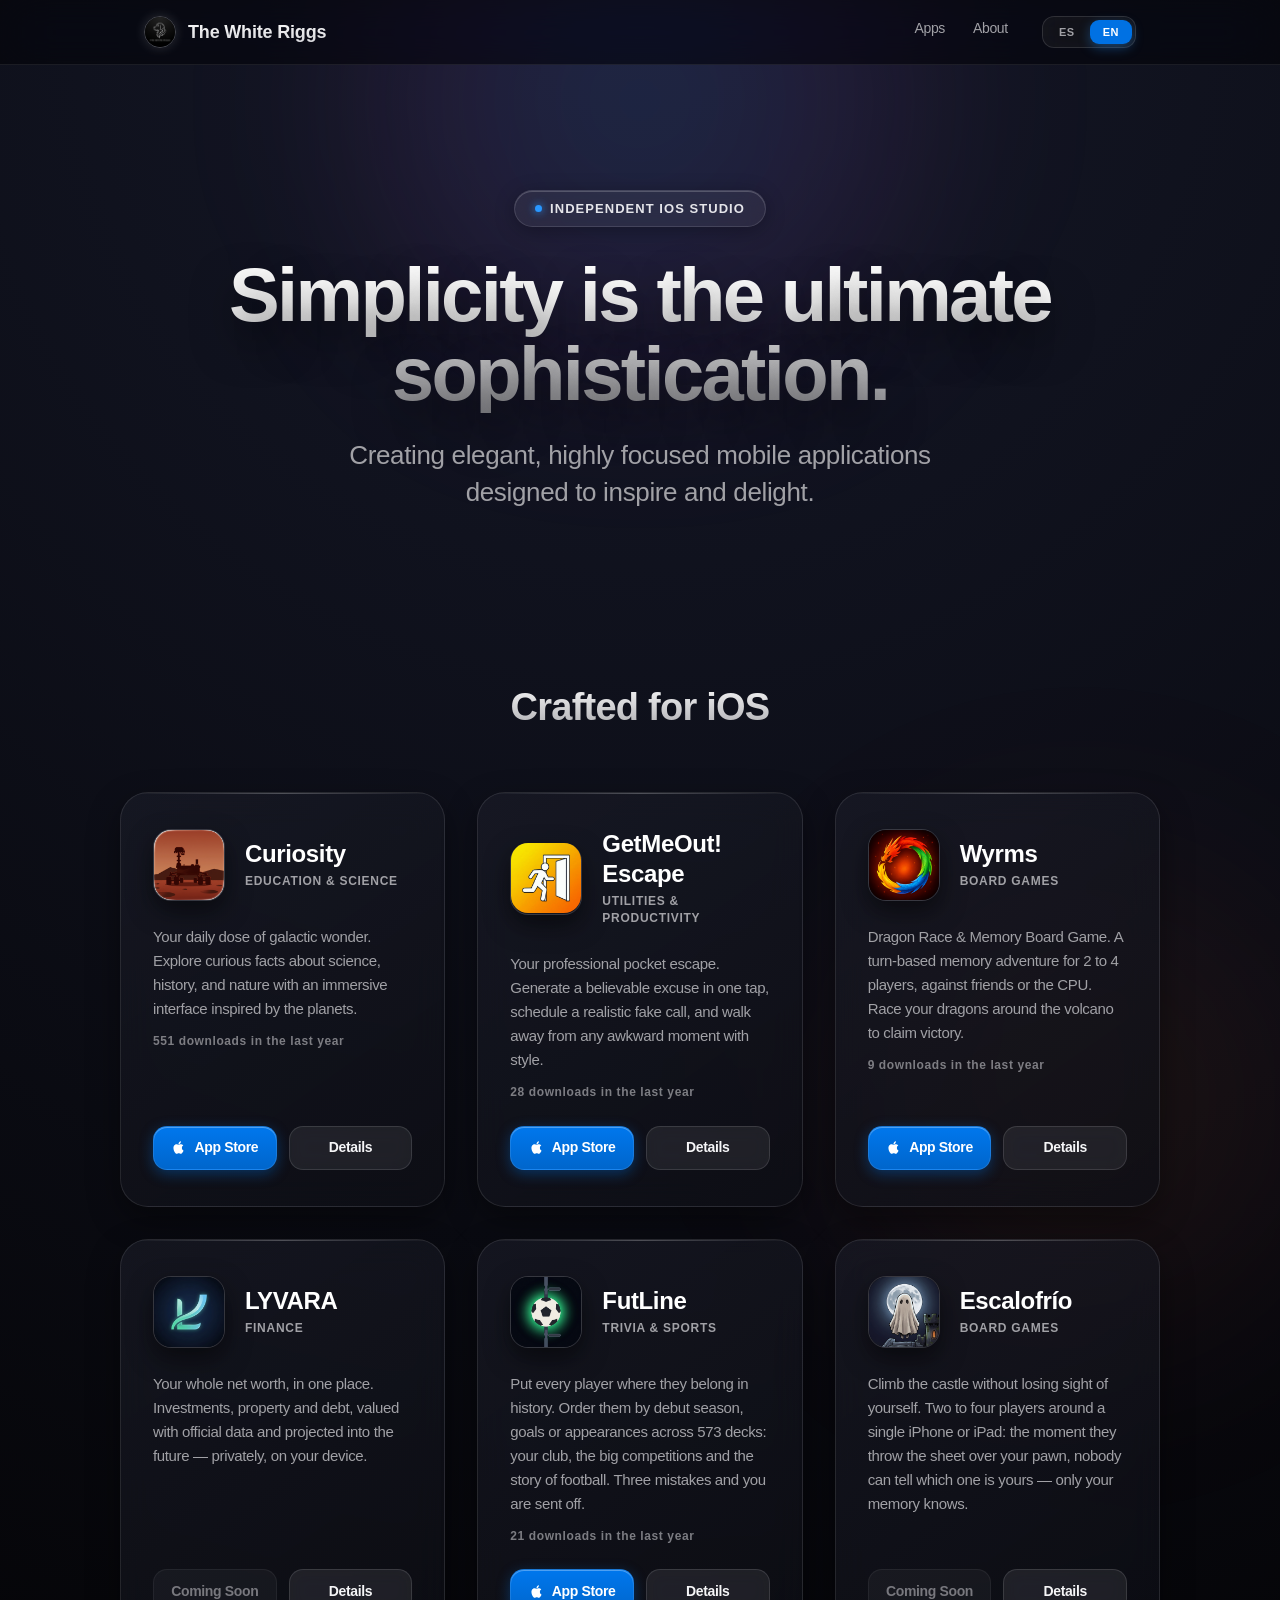
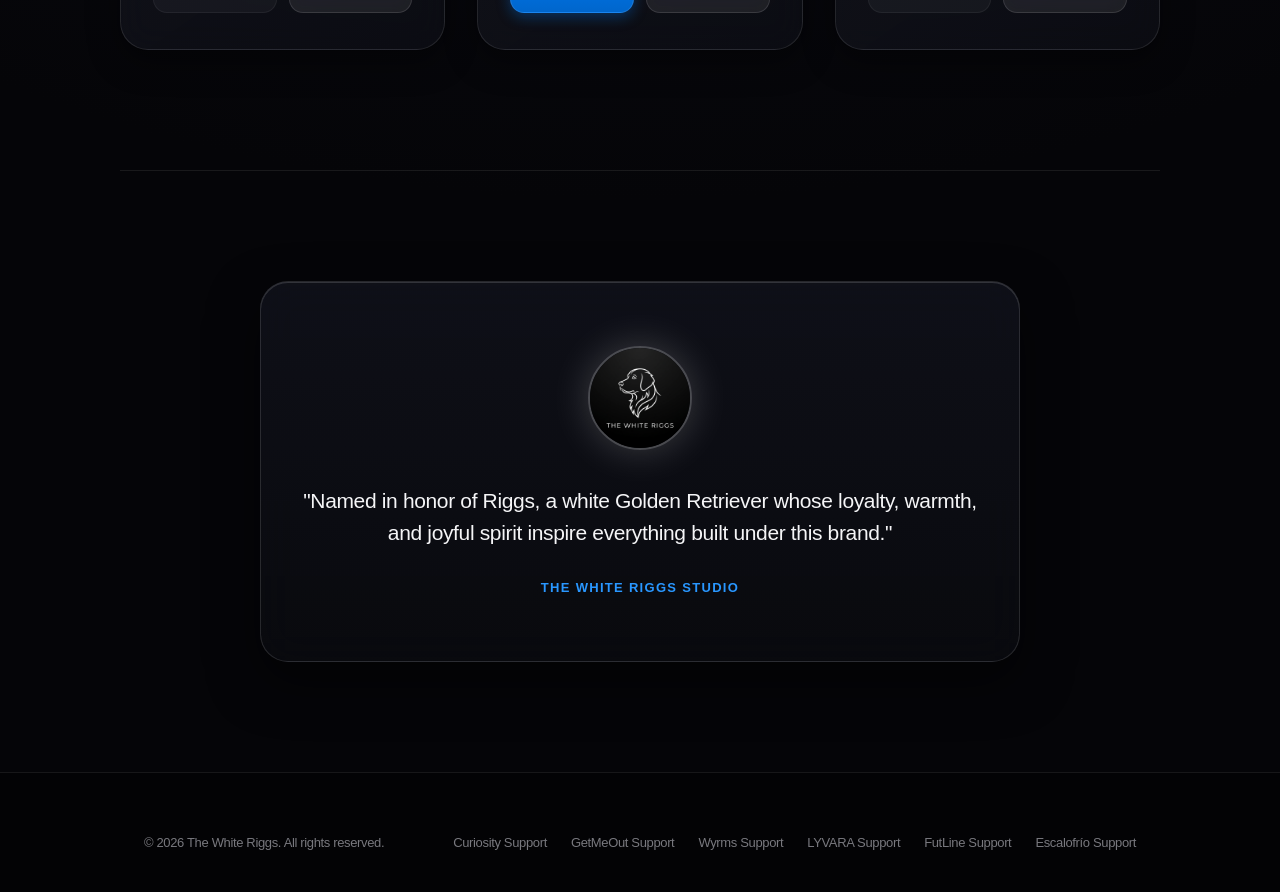
==== index.html @ e04366d0 "Corregir la ficha de Escalofrio: si tiene sonido y tambien va en iPad La pregunta de si tiene sonido" ====
<!DOCTYPE html>
<html lang="en">
<head>
  <meta charset="UTF-8">
  <meta name="viewport" content="width=device-width, initial-scale=1.0">
  <title>The White Riggs — Crafting Software with Intention</title>
  <meta name="description" content="The White Riggs is an independent iOS software studio creating elegant, minimal, and purposeful mobile experiences.">
  
  <!-- Open Graph -->
  <meta property="og:title" content="The White Riggs">
  <meta property="og:description" content="Independent iOS studio crafting purposeful software.">
  <meta property="og:type" content="website">

  <!-- Favicon -->
  <link rel="icon" type="image/png" href="assets/riggs-icon-192.png?v=1">

  <!-- PWA -->
  <link rel="manifest" href="manifest.webmanifest?v=1">
  <link rel="apple-touch-icon" href="assets/riggs-icon-180.png?v=1">
  <meta name="theme-color" content="#050508">
  <meta name="apple-mobile-web-app-capable" content="yes">
  <meta name="apple-mobile-web-app-status-bar-style" content="black-translucent">
  <meta name="apple-mobile-web-app-title" content="White Riggs">

  <!-- Stylesheet -->
  <link rel="stylesheet" href="styles.css?v=10">
</head>
<body class="body-home">

  <!-- Header / Navigation -->
  <header>
    <div class="nav-container">
      <a href="#" class="brand-link">
        <img src="assets/riggs-logo.png?v=4" alt="Riggs Logo" class="brand-logo-img">
        <span class="brand-title">The White Riggs</span>
      </a>
      <ul class="nav-links">
        <li><a href="#apps" data-es="Apps" data-en="Apps">Apps</a></li>
        <li><a href="#about" data-es="El estudio" data-en="About">About</a></li>
        <li>
          <div class="lang-toggle-inline">
            <button type="button" class="lang-btn" data-lang-btn="es">ES</button>
            <button type="button" class="lang-btn active" data-lang-btn="en">EN</button>
          </div>
        </li>
      </ul>
    </div>
  </header>

  <main>
    <!-- Hero Section -->
    <section class="hero container fade-in">
      <div class="hero-badge" data-es="Estudio iOS independiente" data-en="Independent iOS Studio">Independent iOS Studio</div>
      <h1 class="hero-title" data-es="La simplicidad es la máxima sofisticación." data-en="Simplicity is the ultimate sophistication.">Simplicity is the ultimate sophistication.</h1>
      <p class="hero-subtitle" data-es="Aplicaciones móviles elegantes y sin distracciones, diseñadas para inspirar y emocionar." data-en="Creating elegant, highly focused mobile applications designed to inspire and delight.">Creating elegant, highly focused mobile applications designed to inspire and delight.</p>
    </section>

    <!-- Apps Section -->
    <section id="apps" class="apps-section container fade-in">
      <h2 class="section-title" data-es="Hecho para iOS" data-en="Crafted for iOS">Crafted for iOS</h2>
      
      <div class="apps-grid">

        <!-- App 1: Curiosity -->
        <article class="app-card app-card-curiosity">
          <div class="app-card-top">
            <div class="app-header">
              <img src="assets/curiosity-icon.png?v=4" alt="Curiosity Icon" class="app-icon">
              <div class="app-title-group">
                <h3>Curiosity</h3>
                <div class="app-category" data-es="Educación y ciencia" data-en="Education &amp; Science">Education &amp; Science</div>
              </div>
            </div>
            <p class="app-description" data-es="Tu dosis diaria de asombro galáctico. Descubre datos curiosos de ciencia, historia y naturaleza en una interfaz inmersiva inspirada en los planetas." data-en="Your daily dose of galactic wonder. Explore curious facts about science, history, and nature with an immersive interface inspired by the planets.">
              Your daily dose of galactic wonder. Explore curious facts about science, history, and nature with an immersive interface inspired by the planets.
            </p>
            <p class="app-downloads" data-descargas="WhiteRiggs.Curiosity" hidden></p>
          </div>
          <div class="app-actions">
            <a href="https://apps.apple.com/es/app/curiosity/id6756880503" target="_blank" rel="noopener noreferrer" class="btn btn-primary">
              <svg width="15" height="15" viewBox="0 0 24 24" fill="currentColor"><path d="M18.71 19.5c-.83 1.24-1.71 2.45-3.05 2.47-1.34.03-1.77-.79-3.29-.79-1.53 0-2 .77-3.27.82-1.31.05-2.3-1.32-3.14-2.53C4.25 17 2.94 12.45 4.7 9.39c.87-1.52 2.43-2.48 4.12-2.51 1.28-.02 2.5.87 3.29.87.78 0 2.26-1.07 3.8-.91.65.03 2.47.26 3.64 1.98-.09.06-2.17 1.28-2.15 3.81.03 3.02 2.65 4.03 2.68 4.04-.03.07-.42 1.44-1.38 2.83M13 3.5c.73-.83 1.94-1.46 2.94-1.5.13 1.17-.34 2.35-1.04 3.19-.69.85-1.83 1.51-2.95 1.42-.15-1.15.41-2.35 1.05-3.11z"/></svg>
              <span>App Store</span>
            </a>
            <a href="support/curiosity.html" rel="noopener noreferrer" class="btn btn-secondary">
              <span data-es="Detalles" data-en="Details">Details</span>
            </a>
          </div>
        </article>

        <!-- App 2: GetMeOut! Escape -->
        <article class="app-card app-card-getmeout">
          <div class="app-card-top">
            <div class="app-header">
              <img src="assets/getmeout-icon.png?v=4" alt="GetMeOut Icon" class="app-icon">
              <div class="app-title-group">
                <h3>GetMeOut! Escape</h3>
                <div class="app-category" data-es="Utilidades y productividad" data-en="Utilities &amp; Productivity">Utilities &amp; Productivity</div>
              </div>
            </div>
            <p class="app-description" data-es="Tu escape profesional de bolsillo. Genera una excusa creíble con un toque, programa una llamada falsa realista y sal de cualquier momento incómodo con estilo." data-en="Your professional pocket escape. Generate a believable excuse in one tap, schedule a realistic fake call, and walk away from any awkward moment with style.">
              Your professional pocket escape. Generate a believable excuse in one tap, schedule a realistic fake call, and walk away from any awkward moment with style.
            </p>
            <p class="app-downloads" data-descargas="com.whiteriggs.GetMeOut" hidden></p>
          </div>
          <div class="app-actions">
            <a href="https://apps.apple.com/es/app/getmeout-escape/id6761269060" target="_blank" rel="noopener noreferrer" class="btn btn-primary">
              <svg width="15" height="15" viewBox="0 0 24 24" fill="currentColor"><path d="M18.71 19.5c-.83 1.24-1.71 2.45-3.05 2.47-1.34.03-1.77-.79-3.29-.79-1.53 0-2 .77-3.27.82-1.31.05-2.3-1.32-3.14-2.53C4.25 17 2.94 12.45 4.7 9.39c.87-1.52 2.43-2.48 4.12-2.51 1.28-.02 2.5.87 3.29.87.78 0 2.26-1.07 3.8-.91.65.03 2.47.26 3.64 1.98-.09.06-2.17 1.28-2.15 3.81.03 3.02 2.65 4.03 2.68 4.04-.03.07-.42 1.44-1.38 2.83M13 3.5c.73-.83 1.94-1.46 2.94-1.5.13 1.17-.34 2.35-1.04 3.19-.69.85-1.83 1.51-2.95 1.42-.15-1.15.41-2.35 1.05-3.11z"/></svg>
              <span>App Store</span>
            </a>
            <a href="support/getmeout.html" rel="noopener noreferrer" class="btn btn-secondary">
              <span data-es="Detalles" data-en="Details">Details</span>
            </a>
          </div>
        </article>

        <!-- App 3: Wyrms -->
        <article class="app-card app-card-wyrms">
          <div class="app-card-top">
            <div class="app-header">
              <img src="assets/wyrms-icon.png?v=4" alt="Wyrms Icon" class="app-icon">
              <div class="app-title-group">
                <h3>Wyrms</h3>
                <div class="app-category" data-es="Juegos de mesa" data-en="Board Games">Board Games</div>
              </div>
            </div>
            <p class="app-description" data-es="Carrera de dragones y juego de memoria. Una aventura por turnos para 2 a 4 jugadores, contra amigos o contra la máquina. Lleva a tus dragones alrededor del volcán hasta la victoria." data-en="Dragon Race &amp; Memory Board Game. A turn-based memory adventure for 2 to 4 players, against friends or the CPU. Race your dragons around the volcano to claim victory.">
              Dragon Race &amp; Memory Board Game. A turn-based memory adventure for 2 to 4 players, against friends or the CPU. Race your dragons around the volcano to claim victory.
            </p>
            <p class="app-downloads" data-descargas="WhiteRiggs.CarreraDeDragones" hidden></p>
          </div>
          <div class="app-actions">
            <a href="https://apps.apple.com/es/app/wyrms/id6759536991" target="_blank" rel="noopener noreferrer" class="btn btn-primary">
              <svg width="15" height="15" viewBox="0 0 24 24" fill="currentColor"><path d="M18.71 19.5c-.83 1.24-1.71 2.45-3.05 2.47-1.34.03-1.77-.79-3.29-.79-1.53 0-2 .77-3.27.82-1.31.05-2.3-1.32-3.14-2.53C4.25 17 2.94 12.45 4.7 9.39c.87-1.52 2.43-2.48 4.12-2.51 1.28-.02 2.5.87 3.29.87.78 0 2.26-1.07 3.8-.91.65.03 2.47.26 3.64 1.98-.09.06-2.17 1.28-2.15 3.81.03 3.02 2.65 4.03 2.68 4.04-.03.07-.42 1.44-1.38 2.83M13 3.5c.73-.83 1.94-1.46 2.94-1.5.13 1.17-.34 2.35-1.04 3.19-.69.85-1.83 1.51-2.95 1.42-.15-1.15.41-2.35 1.05-3.11z"/></svg>
              <span>App Store</span>
            </a>
            <a href="support/wyrms.html" rel="noopener noreferrer" class="btn btn-secondary">
              <span data-es="Detalles" data-en="Details">Details</span>
            </a>
          </div>
        </article>

        <!-- App 4: LYVARA -->
        <article class="app-card app-card-lyvara">
          <div class="app-card-top">
            <div class="app-header">
              <img src="assets/lyvara-icon.png?v=1" alt="LYVARA Icon" class="app-icon">
              <div class="app-title-group">
                <h3>LYVARA</h3>
                <div class="app-category" data-es="Finanzas" data-en="Finance">Finance</div>
              </div>
            </div>
            <p class="app-description" data-es="Todo tu patrimonio, en un solo sitio. Inversiones, inmuebles y deudas, valorados con datos oficiales y proyectados a futuro — en privado, dentro de tu iPhone." data-en="Your whole net worth, in one place. Investments, property and debt, valued with official data and projected into the future — privately, on your device.">
              Your whole net worth, in one place. Investments, property and debt, valued with official data and projected into the future — privately, on your device.
            </p>
          </div>
          <div class="app-actions">
            <span class="btn btn-disabled">
              <span data-es="Muy pronto" data-en="Coming Soon">Coming Soon</span>
            </span>
            <a href="support/lyvara.html" rel="noopener noreferrer" class="btn btn-secondary">
              <span data-es="Detalles" data-en="Details">Details</span>
            </a>
          </div>
        </article>

        <!-- App 5: FutLine -->
        <article class="app-card app-card-futline">
          <div class="app-card-top">
            <div class="app-header">
              <img src="assets/futline-icon.png?v=1" alt="FutLine Icon" class="app-icon">
              <div class="app-title-group">
                <h3>FutLine</h3>
                <div class="app-category" data-es="Trivial y deportes" data-en="Trivia &amp; Sports">Trivia &amp; Sports</div>
              </div>
            </div>
            <p class="app-description" data-es="Coloca cada jugador en su sitio de la historia. Ordena por temporada de debut, goles o partidos en 573 barajas: tu equipo, las grandes competiciones y la historia del fútbol. Tres fallos y te expulsan." data-en="Put every player where they belong in history. Order them by debut season, goals or appearances across 573 decks: your club, the big competitions and the story of football. Three mistakes and you are sent off.">
              Put every player where they belong in history. Order them by debut season, goals or appearances across 573 decks: your club, the big competitions and the story of football. Three mistakes and you are sent off.
            </p>
            <p class="app-downloads" data-descargas="WhiteRiggs.FutLine" hidden></p>
          </div>
          <div class="app-actions">
            <a href="https://apps.apple.com/es/app/futline/id6799069857" target="_blank" rel="noopener noreferrer" class="btn btn-primary">
              <svg width="15" height="15" viewBox="0 0 24 24" fill="currentColor"><path d="M18.71 19.5c-.83 1.24-1.71 2.45-3.05 2.47-1.34.03-1.77-.79-3.29-.79-1.53 0-2 .77-3.27.82-1.31.05-2.3-1.32-3.14-2.53C4.25 17 2.94 12.45 4.7 9.39c.87-1.52 2.43-2.48 4.12-2.51 1.28-.02 2.5.87 3.29.87.78 0 2.26-1.07 3.8-.91.65.03 2.47.26 3.64 1.98-.09.06-2.17 1.28-2.15 3.81.03 3.02 2.65 4.03 2.68 4.04-.03.07-.42 1.44-1.38 2.83M13 3.5c.73-.83 1.94-1.46 2.94-1.5.13 1.17-.34 2.35-1.04 3.19-.69.85-1.83 1.51-2.95 1.42-.15-1.15.41-2.35 1.05-3.11z"/></svg>
              <span>App Store</span>
            </a>
            <a href="support/futline.html" rel="noopener noreferrer" class="btn btn-secondary">
              <span data-es="Detalles" data-en="Details">Details</span>
            </a>
          </div>
        </article>

        <!-- App 6: Escalofrio -->
        <article class="app-card app-card-escalofrio">
          <div class="app-card-top">
            <div class="app-header">
              <img src="assets/escalofrio-icon.png?v=1" alt="Escalofrío Icon" class="app-icon">
              <div class="app-title-group">
                <h3>Escalofrío</h3>
                <div class="app-category" data-es="Juegos de mesa" data-en="Board Games">Board Games</div>
              </div>
            </div>
            <p class="app-description" data-es="Sube al castillo sin perderte de vista. De dos a cuatro jugadores alrededor de un solo iPhone o iPad: en cuanto te echan la sábana por encima, tu peón deja de ser tuyo a la vista de todos y solo tu memoria sabe cuál sigue siendo." data-en="Climb the castle without losing sight of yourself. Two to four players around a single iPhone or iPad: the moment they throw the sheet over your pawn, nobody can tell which one is yours — only your memory knows.">
              Climb the castle without losing sight of yourself. Two to four players around a single iPhone or iPad: the moment they throw the sheet over your pawn, nobody can tell which one is yours — only your memory knows.
            </p>
          </div>
          <div class="app-actions">
            <span class="btn btn-disabled">
              <span data-es="Muy pronto" data-en="Coming Soon">Coming Soon</span>
            </span>
            <a href="support/escalofrio.html" rel="noopener noreferrer" class="btn btn-secondary">
              <span data-es="Detalles" data-en="Details">Details</span>
            </a>
          </div>
        </article>

      </div>
    </section>

    <!-- About Section -->
    <section id="about" class="about-section container fade-in">
      <div class="about-card">
        <img src="assets/riggs-logo.png?v=4" alt="Riggs the Golden Retriever" class="about-avatar">
        <p class="about-quote" data-es="«En honor a Riggs, un Golden Retriever blanco cuya lealtad, ternura y alegría inspiran todo lo que se construye bajo esta marca.»" data-en="&quot;Named in honor of Riggs, a white Golden Retriever whose loyalty, warmth, and joyful spirit inspire everything built under this brand.&quot;">"Named in honor of Riggs, a white Golden Retriever whose loyalty, warmth, and joyful spirit inspire everything built under this brand."</p>
        <div class="about-author" data-es="Estudio The White Riggs" data-en="The White Riggs Studio">The White Riggs Studio</div>
      </div>
    </section>
  </main>

  <!-- Footer -->
  <footer>
    <div class="container footer-content">
      <div data-es="© 2026 The White Riggs. Todos los derechos reservados." data-en="© 2026 The White Riggs. All rights reserved.">&copy; 2026 The White Riggs. All rights reserved.</div>
      <ul class="footer-links">
        <li><a href="support/curiosity.html" data-es="Soporte de Curiosity" data-en="Curiosity Support">Curiosity Support</a></li>
        <li><a href="support/getmeout.html" data-es="Soporte de GetMeOut" data-en="GetMeOut Support">GetMeOut Support</a></li>
        <li><a href="support/wyrms.html" data-es="Soporte de Wyrms" data-en="Wyrms Support">Wyrms Support</a></li>
        <li><a href="support/lyvara.html" data-es="Soporte de LYVARA" data-en="LYVARA Support">LYVARA Support</a></li>
        <li><a href="support/futline.html" data-es="Soporte de FutLine" data-en="FutLine Support">FutLine Support</a></li>
        <li><a href="support/escalofrio.html" data-es="Soporte de Escalofrío" data-en="Escalofrío Support">Escalofrío Support</a></li>
      </ul>
    </div>
  </footer>

  <script src="script.js?v=8"></script>
  <script>
    initLangSwitcher({
      langs: ['es', 'en'],
      probe: 'en',
      fallback: 'en',
      storageKey: 'whiteriggs-lang',
      titles: {
        es: 'The White Riggs — Software hecho con intención',
        en: 'The White Riggs — Crafting Software with Intention'
      },
      onChange: initDescargas()
    });
  </script>
</body>
</html>
---- styles.css ----
/* Modern Apple High-End Dark Mesh Design System */
:root {
  --bg-primary: #050508;
  --bg-secondary: #0c0d12;
  --text-primary: #f5f5f7;
  --text-secondary: #a1a1a6;
  --text-muted: #78787e;
  --apple-blue: #2997ff;
  --apple-purple: #bf5af2;
  --font-family: -apple-system, BlinkMacSystemFont, "SF Pro Display", "SF Pro Text", "Helvetica Neue", Helvetica, Arial, sans-serif;
  --max-width: 1040px;
  --radius-card: 28px;
  --radius-btn: 14px;
  --transition: all 0.4s cubic-bezier(0.16, 1, 0.3, 1);
}

* {
  margin: 0;
  padding: 0;
  box-sizing: border-box;
  -webkit-font-smoothing: antialiased;
  -moz-osx-font-smoothing: grayscale;
}

html {
  scroll-behavior: smooth;
  background-color: var(--bg-primary);
  color: var(--text-primary);
  font-family: var(--font-family);
}

body {
  overflow-x: hidden;
  line-height: 1.47059;
  font-weight: 400;
  letter-spacing: -0.022em;
  position: relative;
  background: radial-gradient(circle at 50% 0%, #151828 0%, #050508 70%);
  min-height: 100vh;
}

/* Ambient Background Lights & Gradients */
body::before {
  content: "";
  position: absolute;
  top: -200px;
  left: 50%;
  transform: translateX(-50%);
  width: 800px;
  height: 600px;
  background: radial-gradient(circle, rgba(41, 151, 255, 0.15) 0%, rgba(191, 90, 242, 0.1) 40%, transparent 70%);
  filter: blur(80px);
  pointer-events: none;
  z-index: 0;
}

body::after {
  content: "";
  position: absolute;
  top: 800px;
  right: -100px;
  width: 600px;
  height: 600px;
  background: radial-gradient(circle, rgba(255, 159, 10, 0.08) 0%, rgba(255, 69, 58, 0.05) 50%, transparent 70%);
  filter: blur(100px);
  pointer-events: none;
  z-index: 0;
}

/* Header Glassmorphism */
header {
  position: fixed;
  top: 0;
  left: 0;
  width: 100%;
  z-index: 100;
  background: rgba(5, 5, 8, 0.65);
  backdrop-filter: saturate(180%) blur(24px);
  -webkit-backdrop-filter: saturate(180%) blur(24px);
  border-bottom: 1px solid rgba(255, 255, 255, 0.08);
  transition: var(--transition);
}

.nav-container {
  max-width: var(--max-width);
  margin: 0 auto;
  padding: 0 24px;
  height: 64px;
  display: flex;
  justify-content: space-between;
  align-items: center;
}

.brand-link {
  display: flex;
  align-items: center;
  gap: 12px;
  text-decoration: none;
  color: var(--text-primary);
}

.brand-logo-img {
  width: 32px;
  height: 32px;
  border-radius: 50%;
  object-fit: cover;
  border: 1px solid rgba(255, 255, 255, 0.25);
  box-shadow: 0 0 12px rgba(255, 255, 255, 0.15);
}

.brand-title {
  font-size: 18px;
  font-weight: 600;
  letter-spacing: -0.01em;
  background: linear-gradient(180deg, #ffffff 0%, #d1d1d6 100%);
  -webkit-background-clip: text;
  -webkit-text-fill-color: transparent;
}

.nav-links {
  display: flex;
  gap: 28px;
  list-style: none;
}

.nav-links a {
  color: var(--text-secondary);
  text-decoration: none;
  font-size: 14px;
  font-weight: 500;
  transition: var(--transition);
}

.nav-links a:hover {
  color: var(--text-primary);
  text-shadow: 0 0 8px rgba(255, 255, 255, 0.4);
}

/* Container */
.container {
  max-width: var(--max-width);
  margin: 0 auto;
  padding: 0 24px;
  position: relative;
  z-index: 1;
}

/* Hero Section */
.hero {
  padding-top: 190px;
  padding-bottom: 90px;
  text-align: center;
}

.hero-badge {
  display: inline-flex;
  align-items: center;
  gap: 8px;
  padding: 8px 20px;
  background: rgba(255, 255, 255, 0.06);
  border: 1px solid rgba(255, 255, 255, 0.12);
  border-radius: 980px;
  font-size: 13px;
  font-weight: 600;
  color: #e5e5ea;
  margin-bottom: 28px;
  text-transform: uppercase;
  letter-spacing: 0.08em;
  box-shadow: 0 4px 20px rgba(0, 0, 0, 0.3), inset 0 1px 0 rgba(255, 255, 255, 0.2);
  backdrop-filter: blur(10px);
}

.hero-badge::before {
  content: "";
  width: 7px;
  height: 7px;
  border-radius: 50%;
  background: var(--apple-blue);
  box-shadow: 0 0 8px var(--apple-blue);
}

.hero-title {
  font-size: clamp(48px, 7.5vw, 76px);
  font-weight: 800;
  letter-spacing: -0.035em;
  line-height: 1.04;
  background: linear-gradient(180deg, #ffffff 30%, #8e8e93 100%);
  -webkit-background-clip: text;
  -webkit-text-fill-color: transparent;
  margin-bottom: 24px;
  text-shadow: 0 20px 40px rgba(0,0,0,0.5);
}

.hero-subtitle {
  font-size: clamp(20px, 3.2vw, 26px);
  color: var(--text-secondary);
  font-weight: 400;
  max-width: 680px;
  margin: 0 auto 40px auto;
  line-height: 1.4;
}

/* Apps Section & Grid */
.apps-section {
  padding: 40px 0 120px 0;
}

.section-title {
  font-size: 38px;
  font-weight: 700;
  letter-spacing: -0.02em;
  margin-bottom: 56px;
  text-align: center;
  background: linear-gradient(180deg, #ffffff 0%, #a1a1a6 100%);
  -webkit-background-clip: text;
  -webkit-text-fill-color: transparent;
}

.apps-grid {
  display: grid;
  grid-template-columns: repeat(auto-fit, minmax(310px, 1fr));
  gap: 32px;
}

/* Premium Card Design with Dynamic Glows */
.app-card {
  background: linear-gradient(145deg, rgba(28, 30, 42, 0.6) 0%, rgba(14, 15, 22, 0.7) 100%);
  border: 1px solid rgba(255, 255, 255, 0.1);
  border-radius: var(--radius-card);
  padding: 36px 32px;
  display: flex;
  flex-direction: column;
  justify-content: space-between;
  transition: var(--transition);
  position: relative;
  overflow: hidden;
  backdrop-filter: blur(16px);
  -webkit-backdrop-filter: blur(16px);
  box-shadow: 0 12px 32px rgba(0, 0, 0, 0.4);
}

.app-card::before {
  content: "";
  position: absolute;
  top: 0;
  left: 0;
  right: 0;
  height: 1px;
  background: linear-gradient(90deg, transparent, rgba(255, 255, 255, 0.25), transparent);
}

/* Card Specific Ambient Glows */
.app-card-curiosity:hover {
  border-color: rgba(41, 151, 255, 0.4);
  box-shadow: 0 20px 50px rgba(0, 0, 0, 0.6), 0 0 40px rgba(41, 151, 255, 0.25);
  transform: translateY(-8px);
}

.app-card-getmeout:hover {
  border-color: rgba(48, 209, 88, 0.4);
  box-shadow: 0 20px 50px rgba(0, 0, 0, 0.6), 0 0 40px rgba(48, 209, 88, 0.25);
  transform: translateY(-8px);
}

.app-card-wyrms:hover {
  border-color: rgba(255, 159, 10, 0.4);
  box-shadow: 0 20px 50px rgba(0, 0, 0, 0.6), 0 0 40px rgba(255, 159, 10, 0.25);
  transform: translateY(-8px);
}

.app-card-lyvara:hover {
  border-color: rgba(52, 211, 153, 0.4);
  box-shadow: 0 20px 50px rgba(0, 0, 0, 0.6), 0 0 40px rgba(52, 211, 153, 0.25);
  transform: translateY(-8px);
}

.app-card-futline:hover {
  border-color: rgba(53, 224, 139, 0.4);
  box-shadow: 0 20px 50px rgba(0, 0, 0, 0.6), 0 0 40px rgba(53, 224, 139, 0.25);
  transform: translateY(-8px);
}

/* El azul frio de la luna del juego. */
.app-card-escalofrio:hover {
  border-color: rgba(86, 107, 124, 0.5);
  box-shadow: 0 20px 50px rgba(0, 0, 0, 0.6), 0 0 40px rgba(86, 107, 124, 0.3);
  transform: translateY(-8px);
}

.app-card-top {
  display: flex;
  flex-direction: column;
}

.app-header {
  display: flex;
  align-items: center;
  gap: 20px;
  margin-bottom: 24px;
}

.app-icon {
  width: 72px;
  height: 72px;
  border-radius: 18px;
  object-fit: cover;
  box-shadow: 0 10px 24px rgba(0, 0, 0, 0.5);
  border: 1px solid rgba(255, 255, 255, 0.15);
  flex-shrink: 0;
  transition: var(--transition);
}

.app-card:hover .app-icon {
  transform: scale(1.05);
}

.app-title-group h3 {
  font-size: 24px;
  font-weight: 700;
  letter-spacing: -0.015em;
  line-height: 1.25;
  color: #ffffff;
}

.app-category {
  font-size: 12px;
  color: var(--text-secondary);
  margin-top: 4px;
  text-transform: uppercase;
  letter-spacing: 0.06em;
  font-weight: 600;
}

.app-description {
  color: var(--text-secondary);
  font-size: 15px;
  line-height: 1.6;
  margin-bottom: 32px;
}

/* Se rellena desde data/descargas.json; nace oculto y sigue oculto si no hay dato. */
.app-downloads {
  margin: -20px 0 24px;
  font-size: 12px;
  font-weight: 600;
  letter-spacing: 0.05em;
  color: var(--text-secondary);
  opacity: 0.75;
}

/* Action Buttons */
.app-actions {
  display: grid;
  grid-template-columns: 1fr 1fr;
  gap: 12px;
  width: 100%;
}

.btn {
  display: inline-flex;
  align-items: center;
  justify-content: center;
  gap: 8px;
  height: 44px;
  padding: 0 16px;
  border-radius: var(--radius-btn);
  font-size: 14px;
  font-weight: 600;
  text-decoration: none;
  white-space: nowrap;
  transition: var(--transition);
  box-sizing: border-box;
  width: 100%;
}

.btn-primary {
  background: linear-gradient(180deg, #0077ed 0%, #0066cc 100%);
  color: #ffffff;
  box-shadow: 0 4px 14px rgba(0, 119, 237, 0.35), inset 0 1px 0 rgba(255, 255, 255, 0.3);
  border: 1px solid rgba(255, 255, 255, 0.1);
}

.btn-primary:hover {
  background: linear-gradient(180deg, #0082fc 0%, #0071e3 100%);
  transform: translateY(-2px);
  box-shadow: 0 6px 20px rgba(0, 119, 237, 0.5), inset 0 1px 0 rgba(255, 255, 255, 0.4);
}

.btn-secondary {
  background: rgba(255, 255, 255, 0.07);
  color: var(--text-primary);
  border: 1px solid rgba(255, 255, 255, 0.12);
  backdrop-filter: blur(8px);
}

.btn-secondary:hover {
  background: rgba(255, 255, 255, 0.15);
  border-color: rgba(255, 255, 255, 0.25);
  transform: translateY(-2px);
  box-shadow: 0 6px 16px rgba(0, 0, 0, 0.3);
}

.btn-disabled {
  background: rgba(255, 255, 255, 0.04);
  color: var(--text-muted);
  border: 1px solid rgba(255, 255, 255, 0.06);
  cursor: not-allowed;
}

/* About Section */
.about-section {
  padding: 110px 0;
  text-align: center;
  border-top: 1px solid rgba(255, 255, 255, 0.08);
}

.about-card {
  background: linear-gradient(180deg, rgba(22, 24, 35, 0.6) 0%, rgba(10, 11, 16, 0.8) 100%);
  border: 1px solid rgba(255, 255, 255, 0.12);
  border-radius: var(--radius-card);
  padding: 64px 40px;
  max-width: 760px;
  margin: 0 auto;
  backdrop-filter: blur(20px);
  box-shadow: 0 20px 50px rgba(0, 0, 0, 0.5), inset 0 1px 0 rgba(255, 255, 255, 0.15);
}

.about-avatar {
  width: 104px;
  height: 104px;
  border-radius: 50%;
  margin: 0 auto 28px auto;
  object-fit: cover;
  border: 2px solid rgba(255, 255, 255, 0.25);
  box-shadow: 0 0 40px rgba(255, 255, 255, 0.2);
}

.about-quote {
  font-size: 21px;
  line-height: 1.55;
  color: #f5f5f7;
  font-weight: 300;
  margin-bottom: 28px;
}

.about-author {
  font-size: 13px;
  color: var(--apple-blue);
  letter-spacing: 0.1em;
  text-transform: uppercase;
  font-weight: 700;
}

/* Footer */
footer {
  padding: 60px 0 40px 0;
  border-top: 1px solid rgba(255, 255, 255, 0.08);
  color: var(--text-muted);
  font-size: 13px;
  background: #030305;
}

.footer-content {
  display: flex;
  justify-content: space-between;
  align-items: center;
  flex-wrap: wrap;
  gap: 20px;
}

.footer-links {
  display: flex;
  gap: 24px;
  list-style: none;
}

.footer-links a {
  color: var(--text-muted);
  text-decoration: none;
  transition: var(--transition);
}

.footer-links a:hover {
  color: var(--text-secondary);
}

/* Scroll Animations */
.fade-in {
  opacity: 0;
  transform: translateY(24px);
  transition: opacity 0.8s ease-out, transform 0.8s ease-out;
}

.fade-in.visible {
  opacity: 1;
  transform: translateY(0);
}

@media (max-width: 768px) {
  .hero-title {
    font-size: 42px;
  }
  .apps-grid {
    grid-template-columns: 1fr;
  }
  .footer-content {
    flex-direction: column;
    text-align: center;
  }
}

/* ============================================================
   2. APP-SPECIFIC PAGES (hybrid integration)
   ============================================================ */

/* --- Shared app page body helpers --- */
.body-app {
  min-height: 100vh;
  position: relative;
}

.body-app header {
  position: fixed;
}

.app-badge {
  display: inline-flex;
  align-items: center;
  gap: 8px;
  padding: 7px 18px;
  border-radius: 980px;
  font-size: 12px;
  font-weight: 700;
  letter-spacing: 0.08em;
  text-transform: uppercase;
  margin-bottom: 24px;
  border: 1px solid rgba(255,255,255,0.12);
  background: rgba(255,255,255,0.05);
  backdrop-filter: blur(8px);
}
.app-badge-curiosity { color: #a5c9ff; border-color: rgba(41,151,255,0.35); background: rgba(41,151,255,0.08); }

/* --- Shared generic app hero (Curiosity uses it) --- */
.app-hero { padding-top: 150px; padding-bottom: 80px; }
.app-hero-grid {
  display: grid;
  grid-template-columns: 1.1fr 0.9fr;
  gap: 60px;
  align-items: center;
}
.app-hero-title {
  font-size: clamp(40px, 5.5vw, 64px);
  font-weight: 800;
  letter-spacing: -0.03em;
  line-height: 1.05;
  margin-bottom: 20px;
  background: linear-gradient(180deg,#fff 30%, #9a9aa0 100%);
  -webkit-background-clip: text;
  -webkit-text-fill-color: transparent;
}
.accent-curiosity {
  background: linear-gradient(180deg,#6eb7ff,#2997ff);
  -webkit-background-clip: text;
  -webkit-text-fill-color: transparent;
}
.app-hero-subtitle {
  font-size: 19px;
  color: var(--text-secondary);
  line-height: 1.5;
  margin-bottom: 32px;
  max-width: 600px;
}
.app-hero-actions {
  display: flex;
  gap: 16px;
  align-items: center;
  flex-wrap: wrap;
}
.app-store-link img { height: 48px; transition: transform 0.3s; }
.app-store-link:hover img { transform: translateY(-2px); }
.app-float-img {
  width: 100%;
  max-width: 460px;
  border-radius: 32px;
  box-shadow: 0 30px 70px rgba(0,0,0,0.55), 0 0 50px rgba(41,151,255,0.18);
  animation: app-float 6s ease-in-out infinite;
}
@keyframes app-float {
  0%,100% { transform: translateY(0); }
  50% { transform: translateY(-16px); }
}
.app-hero-media { display:flex; justify-content:center; }

/* --- Shared generic app sections --- */
.app-section { padding: 80px 0; }
.btn-large { height: 52px; padding: 0 28px; font-size: 15px; }
.features-grid-wide { grid-template-columns: repeat(auto-fit, minmax(280px, 1fr)); gap: 20px; }

.feature-card {
  background: linear-gradient(145deg, rgba(28,30,42,0.55), rgba(14,15,22,0.65));
  border: 1px solid rgba(255,255,255,0.08);
  border-radius: 22px;
  padding: 28px 24px;
  backdrop-filter: blur(14px);
  -webkit-backdrop-filter: blur(14px);
  transition: transform 0.35s ease, border-color 0.35s ease, box-shadow 0.35s ease;
}
.feature-card:hover { transform: translateY(-6px); border-color: rgba(255,255,255,0.18); }
.feature-card h3 { font-size: 19px; font-weight: 700; margin-bottom: 10px; letter-spacing:-0.01em; }
.feature-card p { color: var(--text-secondary); font-size: 14.5px; line-height: 1.6; }
.feature-card-curiosity h3 { color: #6eb7ff; }
.feature-card-curiosity:hover { box-shadow: 0 18px 40px rgba(0,0,0,0.5), 0 0 30px rgba(41,151,255,0.18); border-color: rgba(41,151,255,0.35); }

/* --- Shared support panel --- */
.support-panel {
  max-width: 760px;
  margin: 0 auto;
  text-align: center;
  background: linear-gradient(180deg, rgba(22,24,35,0.6), rgba(10,11,16,0.75));
  border: 1px solid rgba(255,255,255,0.1);
  border-radius: 28px;
  padding: 60px 44px;
  backdrop-filter: blur(18px);
  box-shadow: 0 20px 50px rgba(0,0,0,0.5), inset 0 1px 0 rgba(255,255,255,0.1);
}
.support-lead {
  font-size: 17px;
  color: var(--text-secondary);
  margin-bottom: 32px;
  line-height: 1.6;
}
.support-note { margin-top: 24px; color: var(--text-muted); font-size: 13px; letter-spacing: 0.02em; }

/* --- Shared FAQ (acordeón sobre fondo oscuro) --- */
.faq-list {
  max-width: 760px;
  margin: 0 auto;
}
.faq-list details {
  border-bottom: 1px solid rgba(255,255,255,0.1);
}
.faq-list details:last-child { border-bottom: none; }
.faq-list summary {
  cursor: pointer;
  list-style: none;
  padding: 20px 40px 20px 0;
  font-size: 16px;
  font-weight: 600;
  position: relative;
  transition: color 0.25s ease;
}
.faq-list summary::-webkit-details-marker { display: none; }
.faq-list summary:hover { color: #6eb7ff; }
.faq-list summary::after {
  content: "+";
  position: absolute;
  right: 8px;
  top: 50%;
  transform: translateY(-50%);
  font-size: 20px;
  font-weight: 400;
  color: var(--text-muted);
  transition: transform 0.3s ease;
}
.faq-list details[open] summary::after { transform: translateY(-50%) rotate(45deg); }
.faq-list details p {
  color: var(--text-secondary);
  font-size: 14.5px;
  line-height: 1.7;
  padding: 0 40px 22px 0;
}

/* ============================================================
   3. CURIOSITY — stars background + demo widget
   ============================================================ */

.body-curiosity {
  background: radial-gradient(circle at 50% 0%, #0d1328 0%, #050508 60%);
}
.stars-container {
  position: fixed;
  inset: 0;
  z-index: -1;
  pointer-events: none;
  background: radial-gradient(ellipse at center, #0f1220 0%, #05070a 100%);
  overflow: hidden;
}
.stars-container::after {
  content: "";
  position: absolute;
  inset: 0;
  background-image:
    radial-gradient(1px 1px at 20px 30px, #fff, rgba(0,0,0,0)),
    radial-gradient(1px 1px at 40px 70px, #fff, rgba(0,0,0,0)),
    radial-gradient(1px 1px at 50px 160px, #fff, rgba(0,0,0,0)),
    radial-gradient(2px 2px at 80px 120px, #fff, rgba(0,0,0,0)),
    radial-gradient(2px 2px at 110px 40px, #fff, rgba(0,0,0,0)),
    radial-gradient(1.5px 1.5px at 190px 10px, #fff, rgba(0,0,0,0)),
    radial-gradient(1px 1px at 150px 90px, #bcd9ff, rgba(0,0,0,0)),
    radial-gradient(1.5px 1.5px at 30px 130px, #ffd68a, rgba(0,0,0,0));
  background-repeat: repeat;
  background-size: 200px 200px;
  opacity: 0.35;
  animation: move-stars 120s linear infinite;
}
@keyframes move-stars {
  from { transform: translateY(0); }
  to { transform: translateY(-200px); }
}

/* Curiosity demo widget */
.demo-widget {
  background: rgba(255,255,255,0.05);
  backdrop-filter: blur(20px);
  -webkit-backdrop-filter: blur(20px);
  border: 1px solid rgba(255,255,255,0.1);
  border-left: 6px solid var(--apple-blue);
  border-radius: 26px;
  padding: 30px 26px;
  min-height: 140px;
  display: flex;
  align-items: center;
  justify-content: center;
  box-shadow: 0 20px 40px -10px rgba(0,0,0,0.5), 0 0 40px rgba(41,151,255,0.08);
  margin-bottom: 28px;
  max-width: 100%;
  position: relative;
  overflow: hidden;
}
#fact-text {
  font-family: 'Outfit', system-ui, sans-serif;
  font-size: 22px;
  line-height: 1.35;
  font-weight: 700;
  text-align: center;
  color: #fff;
  transition: opacity 0.5s ease;
  text-shadow: 0 2px 10px rgba(0,0,0,0.3);
}
#fact-text.fade-out { opacity: 0; }

/* Language switch pills in nav */
.lang-switch {
  font-size: 12px !important;
  font-weight: 700 !important;
  letter-spacing: 0.04em;
  padding: 4px 10px !important;
  border: 1px solid rgba(255,255,255,0.14);
  border-radius: 8px;
  background: rgba(255,255,255,0.05);
  margin-left: 6px;
}

/* ============================================================
   4. PRIVACY POLICY PAGES (shared layout, themed)
   ============================================================ */

.policy-card {
  max-width: 820px;
  margin: 0 auto;
  background: linear-gradient(180deg, rgba(22,24,35,0.6), rgba(10,11,16,0.8));
  border: 1px solid rgba(255,255,255,0.1);
  border-radius: 28px;
  padding: 56px 52px;
  backdrop-filter: blur(18px);
  -webkit-backdrop-filter: blur(18px);
  box-shadow: 0 20px 50px rgba(0,0,0,0.5);
}
.policy-scroll-target { padding-top: 120px; }
.policy-lang-chip {
  display: inline-block;
  padding: 5px 14px;
  border-radius: 999px;
  font-size: 11px;
  font-weight: 700;
  letter-spacing: 0.14em;
  text-transform: uppercase;
  color: var(--apple-blue);
  background: rgba(41,151,255,0.12);
  border: 1px solid rgba(41,151,255,0.28);
  margin-bottom: 20px;
}
.policy-title {
  font-size: 38px;
  font-weight: 800;
  letter-spacing: -0.02em;
  margin-bottom: 8px;
  background: linear-gradient(180deg,#fff,#a1a1a6);
  -webkit-background-clip: text;
  -webkit-text-fill-color: transparent;
}
.policy-date { color: var(--text-muted); font-size: 13px; margin-bottom: 36px; letter-spacing:0.04em; }
.policy-card h3 {
  font-size: 18px;
  font-weight: 700;
  margin-top: 28px;
  margin-bottom: 10px;
  color: #fff;
}
.policy-card p {
  color: var(--text-secondary);
  font-size: 15px;
  line-height: 1.7;
  margin-bottom: 4px;
}
.policy-card a { color: var(--apple-blue); }
.policy-footer-links {
  margin-top: 40px;
  padding-top: 28px;
  border-top: 1px solid rgba(255,255,255,0.08);
  display: flex;
  gap: 14px;
  align-items: center;
  flex-wrap: wrap;
}
.policy-jump {
  color: var(--text-secondary);
  text-decoration: none;
  font-size: 13px;
  font-weight: 600;
  padding: 4px 10px;
  border-radius: 8px;
  border: 1px solid rgba(255,255,255,0.08);
  transition: all 0.2s;
}
.policy-jump:hover { color: #fff; border-color: rgba(255,255,255,0.2); }

/* ============================================================
   5. GETMEOUT — light cream theme + liquid blobs + glass cards
   ============================================================ */

.body-getmeout {
  background: #F8F5F0;
  color: #2D2926;
}

/* Liquid background */
.liquid-bg {
  position: fixed;
  inset: 0;
  z-index: -1;
  overflow: hidden;
  pointer-events: none;
}
.blob {
  position: absolute;
  width: 800px;
  height: 800px;
  background: radial-gradient(circle, rgba(255,184,77,0.15) 0%, transparent 70%);
  filter: blur(80px);
  opacity: 0.6;
  transition: transform 0.6s cubic-bezier(0.16,1,0.3,1);
  will-change: transform;
}
.blob-1 { top:-300px; right:-200px; background: radial-gradient(circle, rgba(255,184,77,0.2) 0%, transparent 70%); }
.blob-2 { bottom:-300px; left:-200px; background: radial-gradient(circle, rgba(109,91,255,0.08) 0%, transparent 70%); }
.blob-3 { top:30%; left:20%; width:500px; height:500px; background: radial-gradient(circle, rgba(255,255,255,1) 0%, transparent 70%); }
.noise-overlay {
  position: absolute;
  inset: 0;
  filter: url(#noise);
  opacity: 0.12;
  pointer-events: none;
}

/* Header / footer light variants */
.header-light {
  background: rgba(248,245,240,0.65);
  border-bottom: 1px solid rgba(45,41,38,0.06);
  backdrop-filter: saturate(180%) blur(24px);
  -webkit-backdrop-filter: saturate(180%) blur(24px);
}
.brand-link-light { color: #2D2926; }
.brand-title-light {
  background: linear-gradient(180deg,#2D2926 0%, #6b645f 100%);
  -webkit-background-clip: text;
  -webkit-text-fill-color: transparent;
}
.nav-links-light a { color: rgba(45,41,38,0.7); }
.nav-links-light a:hover { color: #2D2926; text-shadow: 0 0 0 transparent; }

.lang-toggle-inline {
  display: inline-flex;
  gap: 2px;
  background: rgba(255,255,255,0.7);
  border: 0.5px solid rgba(45,41,38,0.08);
  padding: 3px;
  border-radius: 12px;
  box-shadow: 0 8px 20px rgba(45,41,38,0.05);
  backdrop-filter: blur(14px);
}
.lang-btn {
  background: none;
  border: none;
  color: rgba(45,41,38,0.5);
  font-family: -apple-system, BlinkMacSystemFont, sans-serif;
  font-weight: 700;
  font-size: 11px;
  letter-spacing: 0.05em;
  padding: 6px 13px;
  border-radius: 9px;
  cursor: pointer;
  transition: all 0.25s;
}
.lang-btn.active {
  background: #FFB84D;
  color: #fff;
  box-shadow: 0 4px 12px rgba(255,184,77,0.4);
}

/* Variante oscura del conmutador de idioma (Curiosity y portada) */
.body-curiosity .lang-toggle-inline,
.body-home .lang-toggle-inline {
  background: rgba(255,255,255,0.05);
  border: 1px solid rgba(255,255,255,0.12);
  box-shadow: none;
  margin-left: 6px;
}
.body-curiosity .lang-btn,
.body-home .lang-btn { color: var(--text-secondary); }
.body-curiosity .lang-btn:hover,
.body-home .lang-btn:hover { color: #fff; }
.body-curiosity .lang-btn.active,
.body-home .lang-btn.active {
  background: #0071e3;
  color: #fff;
  box-shadow: 0 4px 12px rgba(41,151,255,0.35);
}

/* Hero GetMeOut */
.gmo-main { max-width: 1120px; margin: 0 auto; padding: 0 24px; }
.gmo-hero {
  padding: 170px 0 110px;
  text-align: center;
}
.gmo-icon-wrap {
  position: relative;
  display: inline-block;
  margin-bottom: 36px;
}
.gmo-icon {
  width: 150px;
  height: 150px;
  border-radius: 40px;
  box-shadow: 0 30px 60px rgba(45,41,38,0.18), 0 0 30px rgba(255,184,77,0.1);
  display: block;
}
.gmo-icon-shine {
  position: absolute;
  inset: 0;
  background: linear-gradient(135deg, transparent 45%, rgba(255,255,255,0.42) 50%, transparent 55%);
  border-radius: 40px;
  pointer-events: none;
}
.gmo-title {
  font-family: 'Instrument Serif', serif;
  font-weight: 400;
  font-size: clamp(56px, 8vw, 96px);
  line-height: 0.85;
  margin-bottom: 18px;
  background: linear-gradient(to bottom, #2D2926, rgba(45,41,38,0.5));
  -webkit-background-clip: text;
  -webkit-text-fill-color: transparent;
}
.gmo-tagline {
  font-size: 1.3rem;
  color: rgba(45,41,38,0.55);
  margin-bottom: 48px;
  max-width: 600px;
  margin-left: auto;
  margin-right: auto;
}
.gmo-download {
  display: inline-flex;
  align-items: center;
  gap: 12px;
  background: #2D2926;
  color: #fff;
  padding: 17px 36px;
  border-radius: 20px;
  font-weight: 700;
  text-decoration: none;
  font-size: 1rem;
  transition: transform 0.3s cubic-bezier(0.2,0,0,1), box-shadow 0.3s, background 0.3s;
}
.gmo-download:hover {
  transform: translateY(-4px) scale(1.02);
  background: #000;
  box-shadow: 0 18px 36px rgba(45,41,38,0.2);
}

.gmo-section { padding: 70px 0 110px; }
.gmo-section-title {
  font-family: 'Instrument Serif', serif;
  font-weight: 400;
  font-size: clamp(40px, 6vw, 60px);
  text-align: center;
  margin-bottom: 52px;
  color: #2D2926;
}

/* Features grid GetMeOut */
.gmo-features-grid {
  display: grid;
  grid-template-columns: repeat(3, 1fr);
  gap: 28px;
}
.gmo-glass {
  background: rgba(255,255,255,0.72);
  backdrop-filter: blur(40px) saturate(150%);
  -webkit-backdrop-filter: blur(40px) saturate(150%);
  border: 0.5px solid rgba(45,41,38,0.08);
  border-radius: 30px;
  padding: 44px 36px;
  box-shadow: 0 10px 40px rgba(45,41,38,0.05);
  position: relative;
  overflow: hidden;
  transition: transform 0.4s cubic-bezier(0.2,0,0,1), box-shadow 0.4s;
}
.gmo-glass::after {
  content: '';
  position: absolute;
  inset: 0;
  background: linear-gradient(135deg, rgba(255,255,255,0.5), transparent 60%);
  opacity: 0.5;
  pointer-events: none;
}
.gmo-glass:hover {
  transform: translateY(-8px);
  box-shadow: 0 26px 56px rgba(45,41,38,0.1);
}
.gmo-feat-icon { font-size: 2.8rem; margin-bottom: 26px; }
.gmo-feature h3 {
  font-family: 'Instrument Serif', serif;
  font-weight: 400;
  font-size: 1.9rem;
  margin-bottom: 12px;
  line-height: 1;
}
.gmo-feature p {
  color: rgba(45,41,38,0.6);
  font-size: 1rem;
  line-height: 1.6;
}

/* Support grid */
.gmo-support-grid {
  display: grid;
  grid-template-columns: 1.2fr 0.8fr;
  gap: 36px;
}
.gmo-help-card h2 {
  font-family: 'Instrument Serif', serif;
  font-weight: 400;
  font-size: 3.4rem;
  line-height: 1;
  margin-bottom: 18px;
}
.gmo-help-card > p {
  font-size: 1.15rem;
  color: rgba(45,41,38,0.6);
  margin-bottom: 32px;
  line-height: 1.6;
}
.gmo-contact-pill {
  display: inline-flex;
  flex-direction: column;
  background: #FFB84D;
  padding: 18px 28px;
  border-radius: 22px;
  box-shadow: 0 10px 30px rgba(255,184,77,0.3);
}
.gmo-pill-label {
  font-size: 10px;
  text-transform: uppercase;
  letter-spacing: 0.15em;
  color: rgba(255,255,255,0.92);
  font-weight: 800;
  margin-bottom: 4px;
}
.gmo-pill-email {
  font-size: 1.25rem;
  font-weight: 700;
  color: #fff;
  text-decoration: none;
}

.gmo-faq-card h3 {
  font-family: 'Instrument Serif', serif;
  font-weight: 400;
  font-size: 2.2rem;
  margin-bottom: 24px;
}
.gmo-faq-card details {
  border-bottom: 1px solid rgba(45,41,38,0.08);
  padding: 18px 0;
}
.gmo-faq-card details:last-child { border-bottom: none; }
.gmo-faq-card summary {
  cursor: pointer;
  font-weight: 700;
  font-size: 1rem;
  color: #2D2926;
  list-style: none;
  display: flex;
  justify-content: space-between;
  align-items: center;
}
.gmo-faq-card summary::after {
  content: '↓';
  font-family: 'Instrument Serif', serif;
  color: #FFB84D;
  font-size: 1.4rem;
  transition: transform 0.35s;
}
.gmo-faq-card details[open] summary::after { transform: rotate(180deg); }
.gmo-faq-card details p {
  color: rgba(45,41,38,0.6);
  padding-top: 12px;
  font-size: 0.98rem;
  line-height: 1.6;
}

/* Privacy blocks */
.gmo-privacy-head { text-align: center; margin-bottom: 52px; }
.gmo-privacy-head h2 {
  font-family: 'Instrument Serif', serif;
  font-weight: 400;
  font-size: clamp(44px, 6vw, 68px);
  margin-bottom: 10px;
}
.gmo-privacy-date {
  font-size: 11px;
  text-transform: uppercase;
  letter-spacing: 0.25em;
  color: rgba(45,41,38,0.5);
  font-weight: 700;
}
.gmo-privacy-grid {
  display: grid;
  grid-template-columns: repeat(3,1fr);
  gap: 28px;
}
.gmo-privacy-block h3 {
  font-family: 'Instrument Serif', serif;
  font-size: 1.8rem;
  margin-bottom: 14px;
  color: #cc923a;
}
.gmo-privacy-block p {
  color: rgba(45,41,38,0.6);
  line-height: 1.65;
  font-size: 0.98rem;
}

/* Footer light */
.footer-light {
  padding: 72px 0 40px;
  border-top: 1px solid rgba(45,41,38,0.08);
  background: transparent;
  color: rgba(45,41,38,0.6);
}
.footer-light-brand { text-align: left; }
.footer-light-logo {
  font-family: 'Instrument Serif', serif;
  font-size: 1.8rem;
  display: block;
  margin-bottom: 2px;
  color: #2D2926;
}
.footer-light-brand p { font-size: 0.85rem; }
.footer-light-tagline {
  font-family: 'Instrument Serif', italic;
  font-size: 1rem;
  color: rgba(45,41,38,0.55);
  font-style: italic;
}
.footer-light .footer-links a { color: rgba(45,41,38,0.55); }
.footer-light .footer-links a:hover { color: #2D2926; }

/* ============================================================
   6. WYRMS — warm volcano theme + dragons + modal
   ============================================================ */

.body-wyrms {
  background: #120806;
  color: #f3e6d6;
  font-family: -apple-system, BlinkMacSystemFont, "Segoe UI", Helvetica, Arial, sans-serif;
  line-height: 1.65;
}
.wyrms-backdrop {
  position: fixed;
  inset: -30% -20% auto;
  height: 130%;
  z-index: -1;
  pointer-events: none;
  background:
    radial-gradient(60% 55% at 50% 0%, rgba(232,97,31,0.25), transparent 70%),
    linear-gradient(180deg, #1a0c08 0%, #120806 100%);
}
.wyrms-main { position: relative; }
.wrap {
  max-width: 1000px;
  margin: 0 auto;
  padding: 0 22px;
  position: relative;
  z-index: 1;
}

/* Header warm variant */
.header-wyrms {
  background: rgba(18,8,6,0.78);
  border-bottom: 1px solid rgba(255,171,94,0.08);
  backdrop-filter: saturate(140%) blur(10px);
  -webkit-backdrop-filter: saturate(140%) blur(10px);
  transition: border-color 0.3s, background 0.3s;
}
.header-wyrms.scrolled {
  background: rgba(18,8,6,0.92);
  border-bottom: 1px solid rgba(255,171,94,0.2);
}
.nav-links-wyrms a { color: #c0a48c; }
.nav-links-wyrms a:hover { color: #ffab5e; text-shadow: 0 0 8px rgba(255,171,94,0.4); }

.wyrms-lang {
  display: inline-flex;
  gap: 5px;
  background: rgba(32,18,12,0.8);
  border: 1px solid rgba(255,171,94,0.12);
  padding: 3px;
  border-radius: 999px;
  backdrop-filter: blur(8px);
}
.wlang {
  background: transparent;
  border: none;
  color: #c0a48c;
  border-radius: 999px;
  padding: 4px 11px;
  font-size: 0.78rem;
  font-weight: 700;
  letter-spacing: 0.05em;
  cursor: pointer;
  transition: all 0.25s;
}
.wlang.active {
  background: #e8611f;
  color: #1a0d07;
  box-shadow: 0 2px 8px rgba(232,97,31,0.45);
}

/* Hero */
.wyrms-hero {
  position: relative;
  text-align: center;
  padding: 150px 0 70px;
  overflow: hidden;
}
.wyrms-logo {
  position: relative;
  width: min(540px, 86%);
  filter: drop-shadow(0 8px 30px rgba(232,97,31,0.35));
  margin-bottom: 16px;
}
.wyrms-tag {
  position: relative;
  font-size: 1.2rem;
  margin: 10px auto 6px;
  max-width: 640px;
  color: #f3e6d6;
}
.wyrms-tag2 {
  position: relative;
  color: #c0a48c;
  margin-bottom: 28px;
  font-size: 0.98rem;
}
.wyrms-cta-soon {
  position: relative;
  display: inline-flex;
  flex-direction: column;
  align-items: center;
  gap: 2px;
  background: #291710;
  color: #c0a48c;
  border: 1px solid rgba(255,171,94,0.2);
  border-radius: 14px;
  padding: 12px 24px;
  font-weight: 800;
  font-size: 1rem;
  cursor: default;
  box-shadow: 0 8px 20px rgba(0,0,0,0.3);
}
.wyrms-cta-soon small {
  font-weight: 500;
  font-size: 0.72rem;
  opacity: 0.88;
}
.wyrms-cta {
  position: relative;
  display: inline-flex;
  flex-direction: column;
  align-items: center;
  gap: 2px;
  background: linear-gradient(180deg,#ffab5e,#e8611f);
  color: #1a0d07;
  border-radius: 14px;
  padding: 12px 26px;
  font-weight: 800;
  font-size: 1rem;
  text-decoration: none;
  box-shadow: 0 10px 26px rgba(232,97,31,0.35);
  transition: transform .15s ease, box-shadow .15s ease;
}
.wyrms-cta:hover { transform: translateY(-2px); box-shadow: 0 14px 32px rgba(232,97,31,0.45); }
.wyrms-cta small { font-weight: 500; font-size: 0.72rem; opacity: 0.9; }

/* Wyrms sections */
.wyrms-section { padding: 70px 0; border-top: 1px solid #3a2418; }
.wyrms-section h2 {
  font-size: 1.9rem;
  margin-bottom: 0.6rem;
  letter-spacing: -0.01em;
  color: #f3e6d6;
  font-weight: 800;
}
.wyrms-lead {
  color: #c0a48c;
  max-width: 620px;
  margin-bottom: 2rem;
  line-height: 1.6;
}

/* Dragon cards */
.wyrms-grid {
  display: grid;
  grid-template-columns: repeat(4, 1fr);
  gap: 16px;
}
.wcard {
  position: relative;
  background: linear-gradient(180deg, #291710, #20120c);
  border: 1px solid #3a2418;
  border-radius: 18px;
  padding: 18px 14px;
  text-align: center;
  cursor: pointer;
  transition: transform 0.2s ease, border-color 0.2s ease, box-shadow 0.2s ease;
}
.wcard:hover {
  transform: translateY(-4px);
  border-color: #e8611f;
  box-shadow: 0 14px 30px rgba(232,97,31,0.2);
}
.wcard::after {
  content: "\25B6";
  position: absolute;
  top: 10px;
  right: 12px;
  width: 24px;
  height: 24px;
  line-height: 24px;
  font-size: 0.62rem;
  border-radius: 50%;
  background: rgba(232,97,31,0.9);
  color: #1a0d07;
  text-align: center;
}
.wcard img {
  width: 100%;
  max-width: 150px;
  aspect-ratio: 1;
  object-fit: contain;
}
.wc-name { font-weight: 800; font-size: 1.1rem; margin-top: 6px; }
.wc-tl { color: #c0a48c; font-size: 0.85rem; }
.wcard.r .wc-name { color: #ff6b5a; }
.wcard.g .wc-name { color: #5fd08a; }
.wcard.b .wc-name { color: #63c6e0; }
.wcard.y .wc-name { color: #ffd166; }

/* Dragon modal */
.wyrms-modal {
  position: fixed;
  inset: 0;
  z-index: 200;
  display: none;
}
.wyrms-modal[aria-hidden="false"] { display: block; }
.wyrms-modal-bg {
  position: absolute;
  inset: 0;
  background: rgba(8,4,3,0.85);
  backdrop-filter: blur(6px);
}
.wyrms-modal-card {
  position: relative;
  max-width: 440px;
  margin: 8vh auto;
  background: linear-gradient(180deg, #291710, #20120c);
  border: 1px solid #3a2418;
  border-radius: 22px;
  padding: 24px;
  text-align: center;
  box-shadow: 0 24px 70px rgba(0,0,0,0.6);
  max-height: 88vh;
  overflow: auto;
}
.wyrms-modal-x {
  position: absolute;
  top: 12px;
  right: 12px;
  background: rgba(0,0,0,0.45);
  border: 1px solid #3a2418;
  color: #f3e6d6;
  width: 38px;
  height: 38px;
  border-radius: 50%;
  cursor: pointer;
  font-size: 1.1rem;
  line-height: 1;
  transition: all 0.2s;
}
.wyrms-modal-x:hover {
  background: #e8611f;
  border-color: #e8611f;
  color: #1a0d07;
}
.wyrms-modal-video {
  width: 100%;
  max-width: 260px;
  border-radius: 16px;
  background: #000;
  border: 1px solid #3a2418;
}
.wyrms-modal-name {
  font-size: 1.55rem;
  margin-top: 14px;
  font-weight: 800;
}
.wyrms-modal-tl {
  color: #ffab5e;
  margin-bottom: 14px;
  font-weight: 600;
}
.wyrms-modal-lore {
  color: #c0a48c;
  text-align: left;
  font-size: 0.95rem;
  line-height: 1.7;
}

/* Steps */
.wyrms-steps {
  display: grid;
  grid-template-columns: 1fr 1fr;
  gap: 16px;
}
.wstep {
  background: #20120c;
  border: 1px solid #3a2418;
  border-radius: 16px;
  padding: 18px 20px;
  display: flex;
  gap: 14px;
  transition: border-color 0.2s, transform 0.2s;
}
.wstep:hover { border-color: rgba(232,97,31,0.4); transform: translateY(-2px); }
.wstep .ws-n {
  flex: 0 0 38px;
  height: 38px;
  border-radius: 10px;
  background: #e8611f;
  color: #1a0d07;
  font-weight: 800;
  display: flex;
  align-items: center;
  justify-content: center;
  font-size: 1.1rem;
}
.wstep h3 { font-size: 1.05rem; margin-bottom: 4px; color: #f3e6d6; }
.wstep p { color: #c0a48c; font-size: 0.92rem; line-height: 1.6; }

/* Features list */
.wyrms-feat {
  display: grid;
  grid-template-columns: repeat(2, 1fr);
  gap: 12px 26px;
  margin: 0;
  padding: 0;
}
.wyrms-feat li {
  list-style: none;
  padding-left: 30px;
  position: relative;
  color: #e3d5c2;
  line-height: 1.6;
}
.wyrms-feat li::before {
  content: "🔥";
  position: absolute;
  left: 0;
  top: 0;
}

/* Screenshots scroller */
.wyrms-shots {
  display: flex;
  gap: 16px;
  overflow-x: auto;
  padding-bottom: 10px;
  scroll-snap-type: x mandatory;
  scrollbar-width: thin;
  scrollbar-color: #e8611f #20120c;
}
.wyrms-shots::-webkit-scrollbar { height: 8px; }
.wyrms-shots::-webkit-scrollbar-track { background: #20120c; border-radius: 4px; }
.wyrms-shots::-webkit-scrollbar-thumb { background: #e8611f; border-radius: 4px; }
.wyrms-shots img {
  height: 400px;
  width: auto;
  flex: 0 0 auto;
  border-radius: 18px;
  border: 1px solid #3a2418;
  scroll-snap-align: center;
  background: #000;
  object-fit: contain;
  box-shadow: 0 10px 30px rgba(0,0,0,0.5);
}

/* FAQ Wyrms */
.wyrms-section details {
  background: #20120c;
  border: 1px solid #3a2418;
  border-radius: 14px;
  padding: 2px 18px;
  margin-bottom: 10px;
  transition: border-color 0.25s;
}
.wyrms-section details[open],
.wyrms-section details:hover { border-color: rgba(232,97,31,0.35); }
.wyrms-section summary {
  cursor: pointer;
  font-weight: 700;
  padding: 14px 0;
  list-style: none;
  color: #f3e6d6;
  display: flex;
  justify-content: space-between;
  align-items: center;
}
.wyrms-section summary::-webkit-details-marker { display: none; }
.wyrms-section summary::after {
  content: "+";
  float: right;
  color: #ffab5e;
  font-weight: 800;
  font-size: 1.3rem;
  transition: transform 0.3s;
}
.wyrms-section details[open] summary::after { transform: rotate(45deg); }
.wyrms-section details p {
  color: #c0a48c;
  padding: 0 0 14px;
  line-height: 1.7;
}
.wyrms-section details a { color: #ffab5e; }

/* Support mail */
.wyrms-support { text-align: center; }
.wyrms-mail {
  display: inline-block;
  margin-top: 8px;
  font-size: 1.15rem;
  font-weight: 700;
  color: #ffab5e;
  text-decoration: none;
  padding: 12px 24px;
  border-radius: 14px;
  border: 1px solid rgba(255,171,94,0.25);
  background: rgba(232,97,31,0.08);
  transition: all 0.25s;
}
.wyrms-mail:hover {
  background: #e8611f;
  color: #1a0d07;
  border-color: #e8611f;
  transform: translateY(-2px);
  box-shadow: 0 10px 24px rgba(232,97,31,0.35);
}

/* Footer wyrms */
.footer-wyrms {
  border-top: 1px solid #3a2418;
  padding: 34px 0;
  text-align: center;
  color: #b79a83;
  font-size: 0.85rem;
  background: #0e0604;
  margin-top: 40px;
}
.footer-wyrms a { color: #b79a83; transition: color 0.2s; }
.footer-wyrms a:hover { color: #ffab5e; text-decoration: underline; }

/* Wyrms privacy page */
.wprivacy-wrap { padding-top: 120px; padding-bottom: 80px; }
.wprivacy-section { padding: 30px 0; }
.wprivacy-section h1 {
  font-size: 1.9rem;
  margin-bottom: 6px;
  color: #f3e6d6;
  font-weight: 800;
  letter-spacing: -0.01em;
}
.wprivacy-date {
  color: #b79a83;
  font-size: 0.85rem;
  margin-bottom: 22px;
  letter-spacing: 0.04em;
}
.wprivacy-section h2 {
  font-size: 1.15rem;
  margin: 1.8rem 0 0.5rem;
  color: #e8611f;
  font-weight: 700;
}
.wprivacy-section p {
  color: #e3d5c2;
  line-height: 1.7;
  margin-bottom: 4px;
  font-size: 0.97rem;
}
.wprivacy-section a { color: #ffab5e; }
.wprivacy-sep {
  border: none;
  border-top: 1px solid #3a2418;
  margin: 3rem 0;
}
.wprivacy-links {
  margin-top: 36px;
  display: flex;
  gap: 14px;
  align-items: center;
  flex-wrap: wrap;
}
.wbtn-secondary {
  display: inline-block;
  padding: 10px 20px;
  background: #20120c;
  border: 1px solid #3a2418;
  color: #f3e6d6;
  border-radius: 12px;
  text-decoration: none;
  font-weight: 600;
  font-size: 0.9rem;
  transition: all 0.2s;
}
.wbtn-secondary:hover {
  background: #291710;
  border-color: rgba(255,171,94,0.3);
  color: #ffab5e;
}
.wbtn-goto {
  color: #c0a48c;
  text-decoration: none;
  font-size: 0.85rem;
  font-weight: 600;
  padding: 5px 12px;
  border-radius: 9px;
  border: 1px solid #3a2418;
  transition: all 0.2s;
}
.wbtn-goto:hover { color: #ffab5e; border-color: rgba(255,171,94,0.3); }

/* ============================================================
   7. APP-SPECIFIC PAGES — RESPONSIVE
   ============================================================ */

@media (max-width: 992px) {
  .app-hero-grid { grid-template-columns: 1fr; gap: 40px; }
  .gmo-features-grid { grid-template-columns: 1fr; gap: 20px; }
  .gmo-support-grid { grid-template-columns: 1fr; }
  .gmo-privacy-grid { grid-template-columns: 1fr; gap: 20px; }
  .wyrms-grid { grid-template-columns: repeat(2, 1fr); }
  .wyrms-steps { grid-template-columns: 1fr; }
  .wyrms-feat { grid-template-columns: 1fr; }
}

@media (max-width: 768px) {
  .policy-card { padding: 36px 24px; }
  .policy-title { font-size: 28px; }
  .demo-widget { padding: 22px 18px; min-height: 120px; border-radius: 22px; }
  #fact-text { font-size: 18px; }
  .support-panel { padding: 40px 22px; border-radius: 22px; }
  .gmo-hero { padding: 140px 0 80px; }
  .gmo-icon { width: 120px; height: 120px; border-radius: 32px; }
  .gmo-help-card h2 { font-size: 2.5rem; }
  .gmo-feature { padding: 32px 24px; }
  .gmo-section-title { font-size: 2.5rem; }
  .footer-light .footer-content { gap: 20px; text-align: center; }
  .footer-light-brand, .footer-light-tagline { text-align: center; width: 100%; }
  .wyrms-shots img { height: 320px; }
  .header-light .nav-links,
  .header-wyrms .nav-links { gap: 16px; }
  .lang-toggle-inline { margin-left: 0; }
  .nav-links { gap: 18px; }
}

/* Con pantallas estrechas la barra desbordaba y escondia el selector de idioma */
@media (max-width: 700px) {
  .nav-container {
    height: auto;
    min-height: 64px;
    padding: 10px 16px;
    flex-wrap: wrap;
    row-gap: 8px;
    justify-content: center;
  }
  .nav-links { flex-wrap: wrap; justify-content: center; gap: 14px; row-gap: 8px; }
  .brand-title { font-size: 16px; }
}

@media (max-width: 480px) {
  .gmo-title { font-size: 4rem; }
  .wyrms-grid { grid-template-columns: 1fr 1fr; }
  .wyrms-modal-card { margin: 4vh 16px; padding: 20px; }
  .demo-widget { padding: 18px 14px; }
  #fact-text { font-size: 16px; }
  .wyrms-section { padding: 50px 0; }
  .gmo-section { padding: 50px 0 80px; }
}
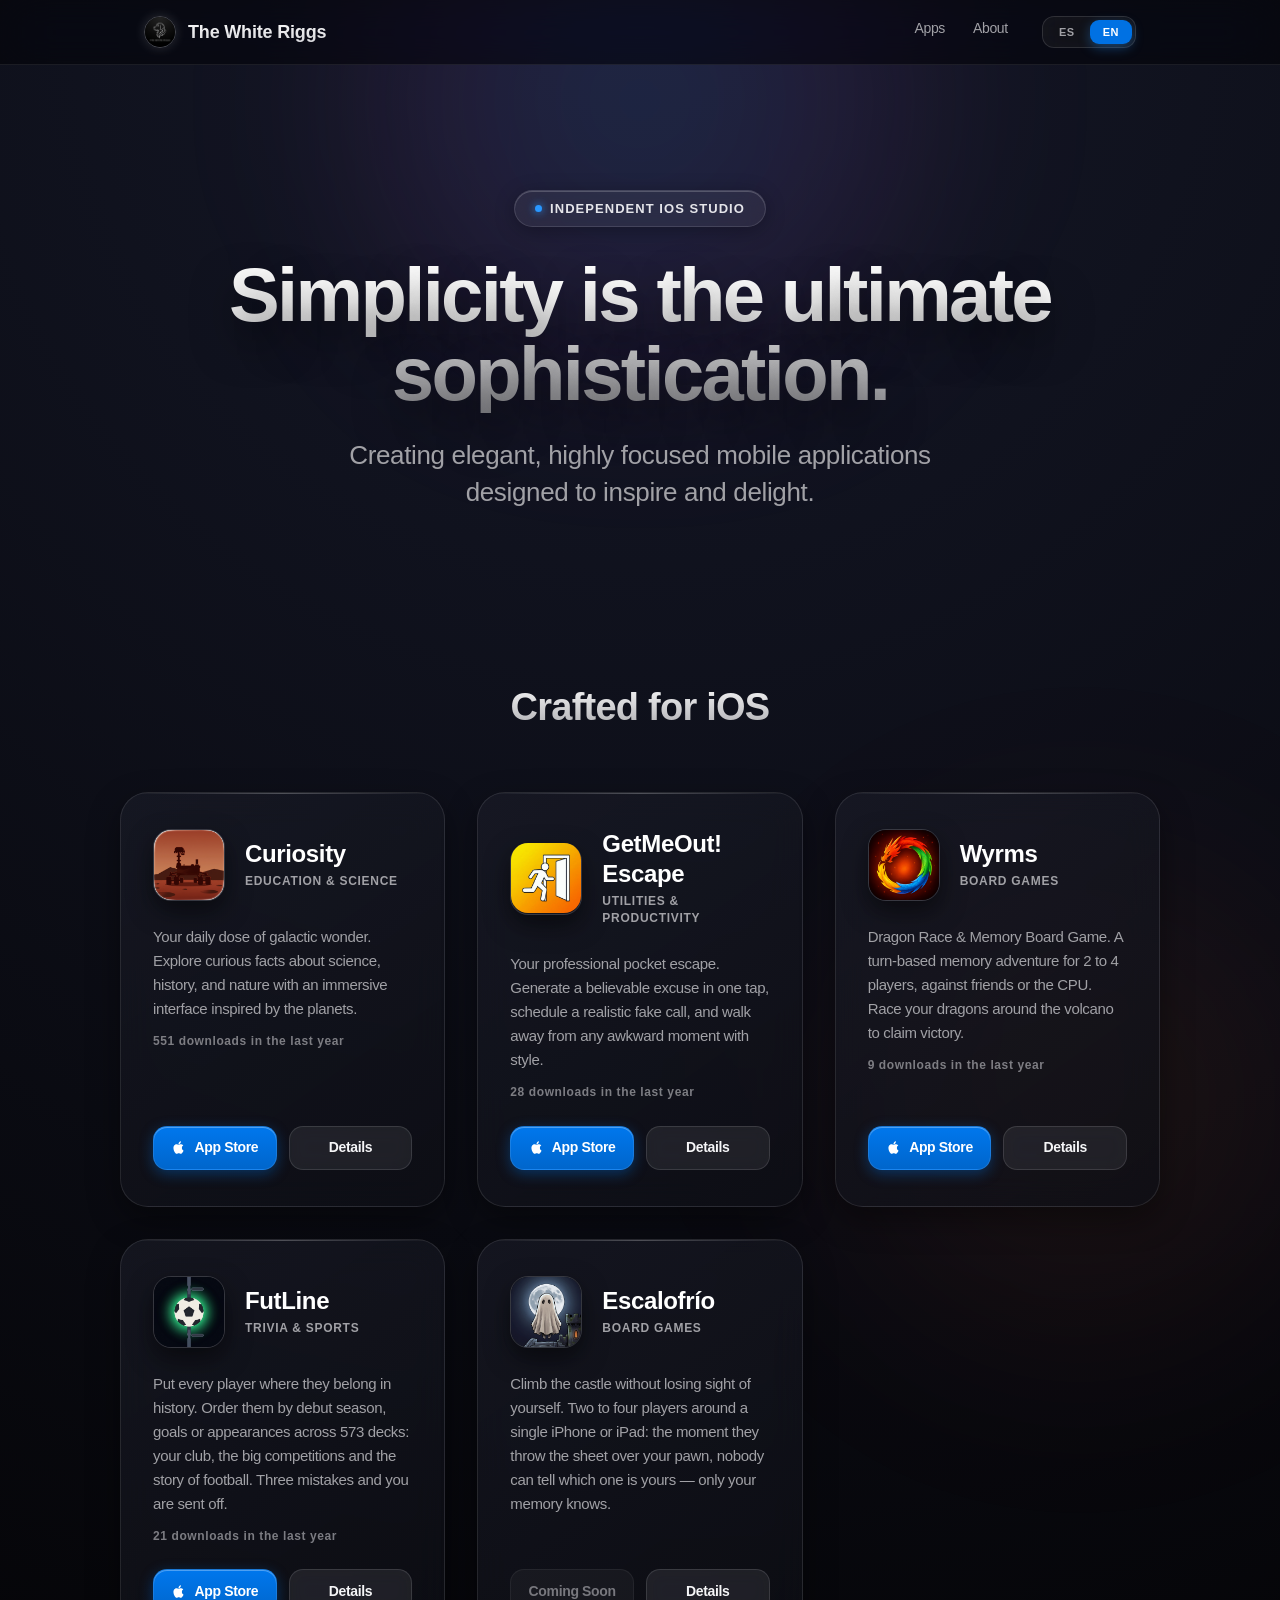
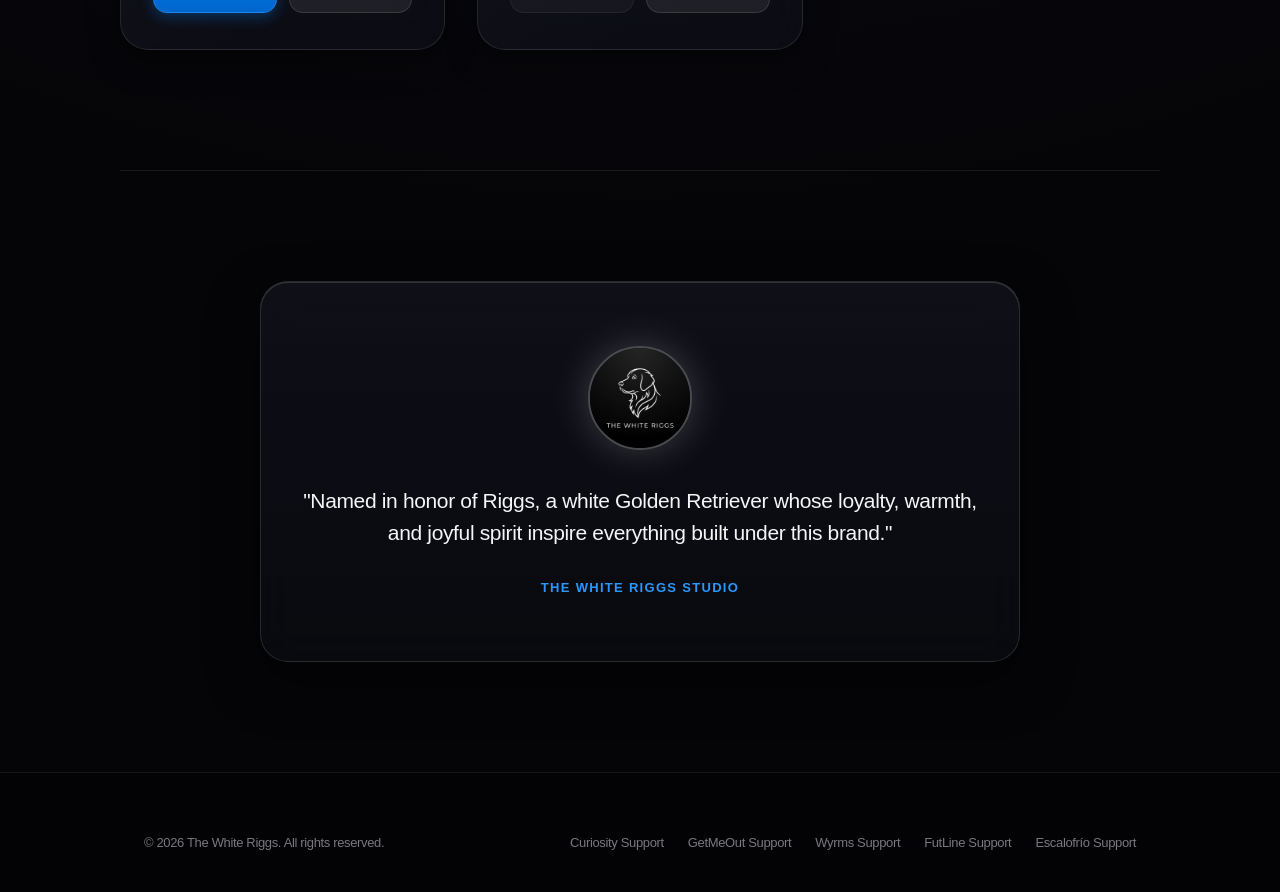
==== commit c373f3ce: "Bajar LYVARA de la portada Se queda como proyecto personal, asi que no pinta nada en el escaparate. " ====
--- a/index.html
+++ b/index.html
@@ -139,31 +139,7 @@
           </div>
         </article>
 
-        <!-- App 4: LYVARA -->
-        <article class="app-card app-card-lyvara">
-          <div class="app-card-top">
-            <div class="app-header">
-              <img src="assets/lyvara-icon.png?v=1" alt="LYVARA Icon" class="app-icon">
-              <div class="app-title-group">
-                <h3>LYVARA</h3>
-                <div class="app-category" data-es="Finanzas" data-en="Finance">Finance</div>
-              </div>
-            </div>
-            <p class="app-description" data-es="Todo tu patrimonio, en un solo sitio. Inversiones, inmuebles y deudas, valorados con datos oficiales y proyectados a futuro — en privado, dentro de tu iPhone." data-en="Your whole net worth, in one place. Investments, property and debt, valued with official data and projected into the future — privately, on your device.">
-              Your whole net worth, in one place. Investments, property and debt, valued with official data and projected into the future — privately, on your device.
-            </p>
-          </div>
-          <div class="app-actions">
-            <span class="btn btn-disabled">
-              <span data-es="Muy pronto" data-en="Coming Soon">Coming Soon</span>
-            </span>
-            <a href="support/lyvara.html" rel="noopener noreferrer" class="btn btn-secondary">
-              <span data-es="Detalles" data-en="Details">Details</span>
-            </a>
-          </div>
-        </article>
-
-        <!-- App 5: FutLine -->
+        <!-- App 4: FutLine -->
         <article class="app-card app-card-futline">
           <div class="app-card-top">
             <div class="app-header">
@@ -189,7 +165,7 @@
           </div>
         </article>
 
-        <!-- App 6: Escalofrio -->
+        <!-- App 5: Escalofrio -->
         <article class="app-card app-card-escalofrio">
           <div class="app-card-top">
             <div class="app-header">
@@ -234,7 +210,6 @@
         <li><a href="support/curiosity.html" data-es="Soporte de Curiosity" data-en="Curiosity Support">Curiosity Support</a></li>
         <li><a href="support/getmeout.html" data-es="Soporte de GetMeOut" data-en="GetMeOut Support">GetMeOut Support</a></li>
         <li><a href="support/wyrms.html" data-es="Soporte de Wyrms" data-en="Wyrms Support">Wyrms Support</a></li>
-        <li><a href="support/lyvara.html" data-es="Soporte de LYVARA" data-en="LYVARA Support">LYVARA Support</a></li>
         <li><a href="support/futline.html" data-es="Soporte de FutLine" data-en="FutLine Support">FutLine Support</a></li>
         <li><a href="support/escalofrio.html" data-es="Soporte de Escalofrío" data-en="Escalofrío Support">Escalofrío Support</a></li>
       </ul>
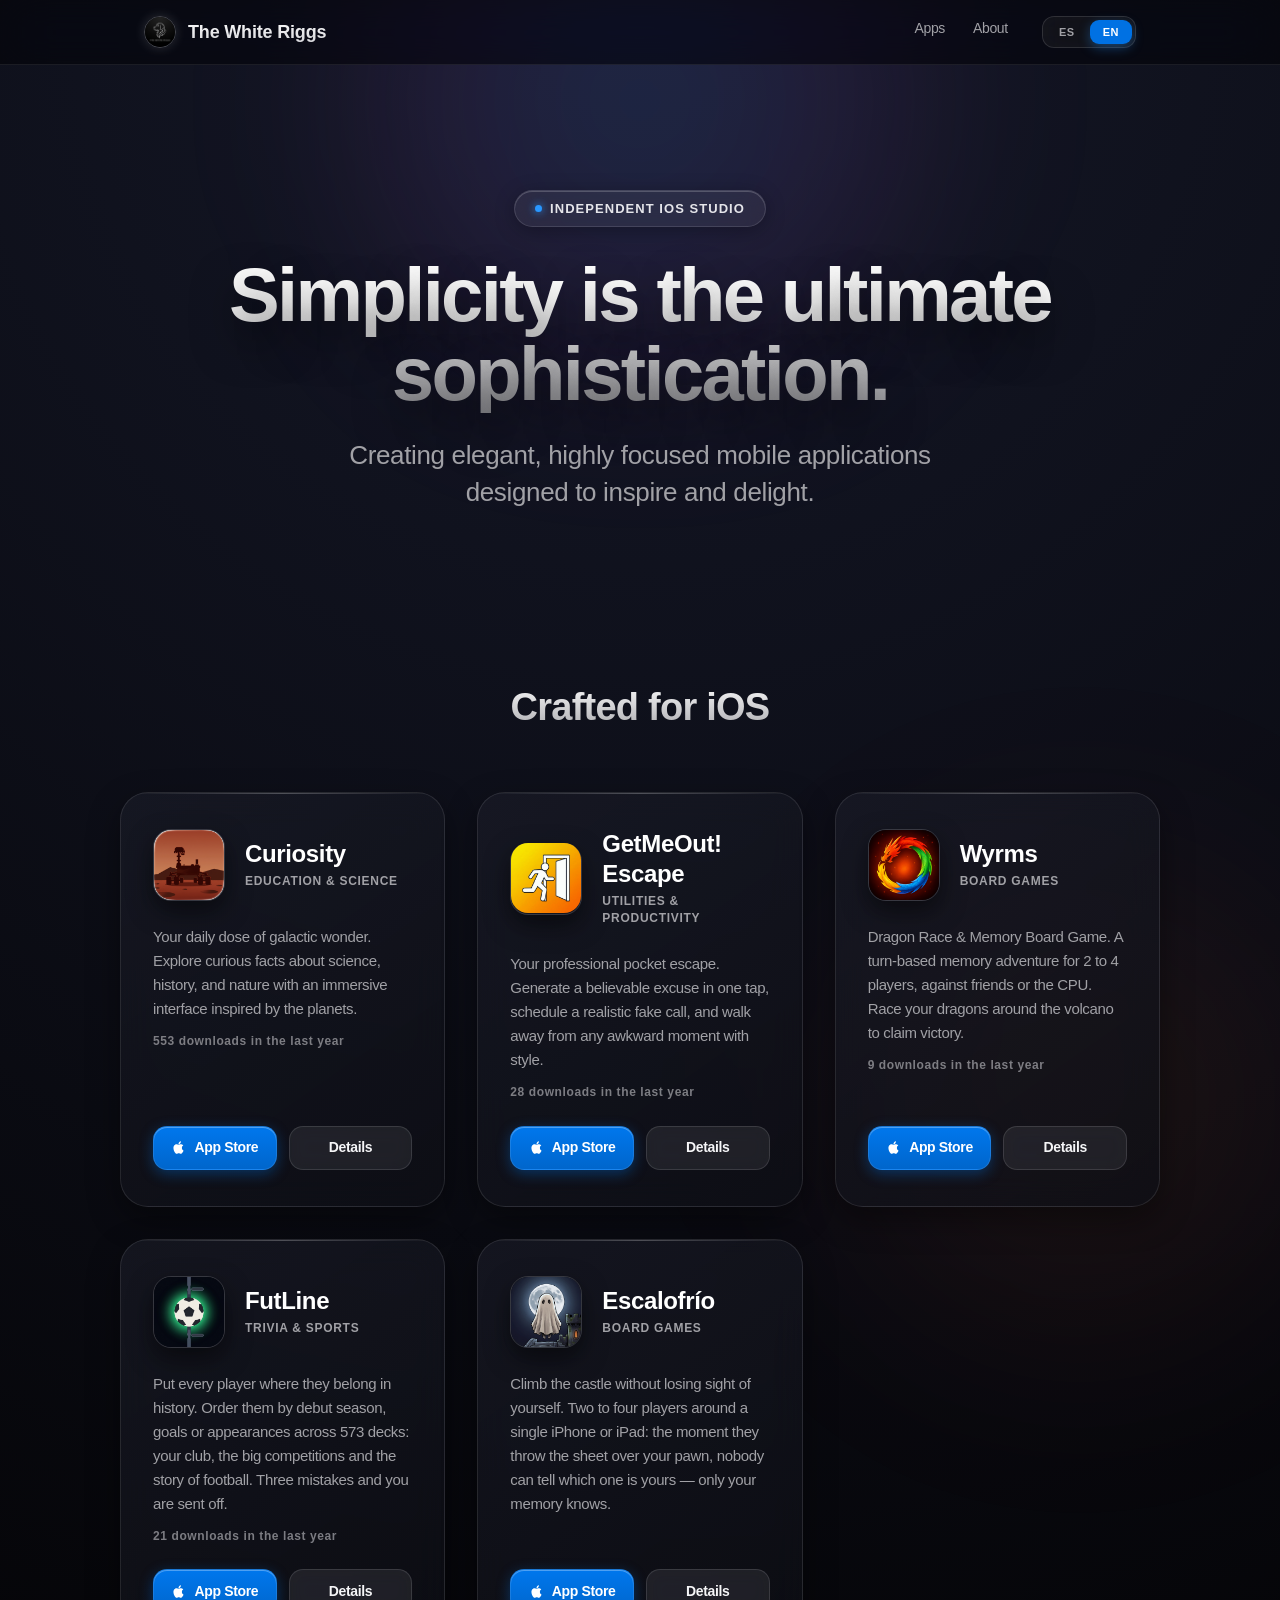
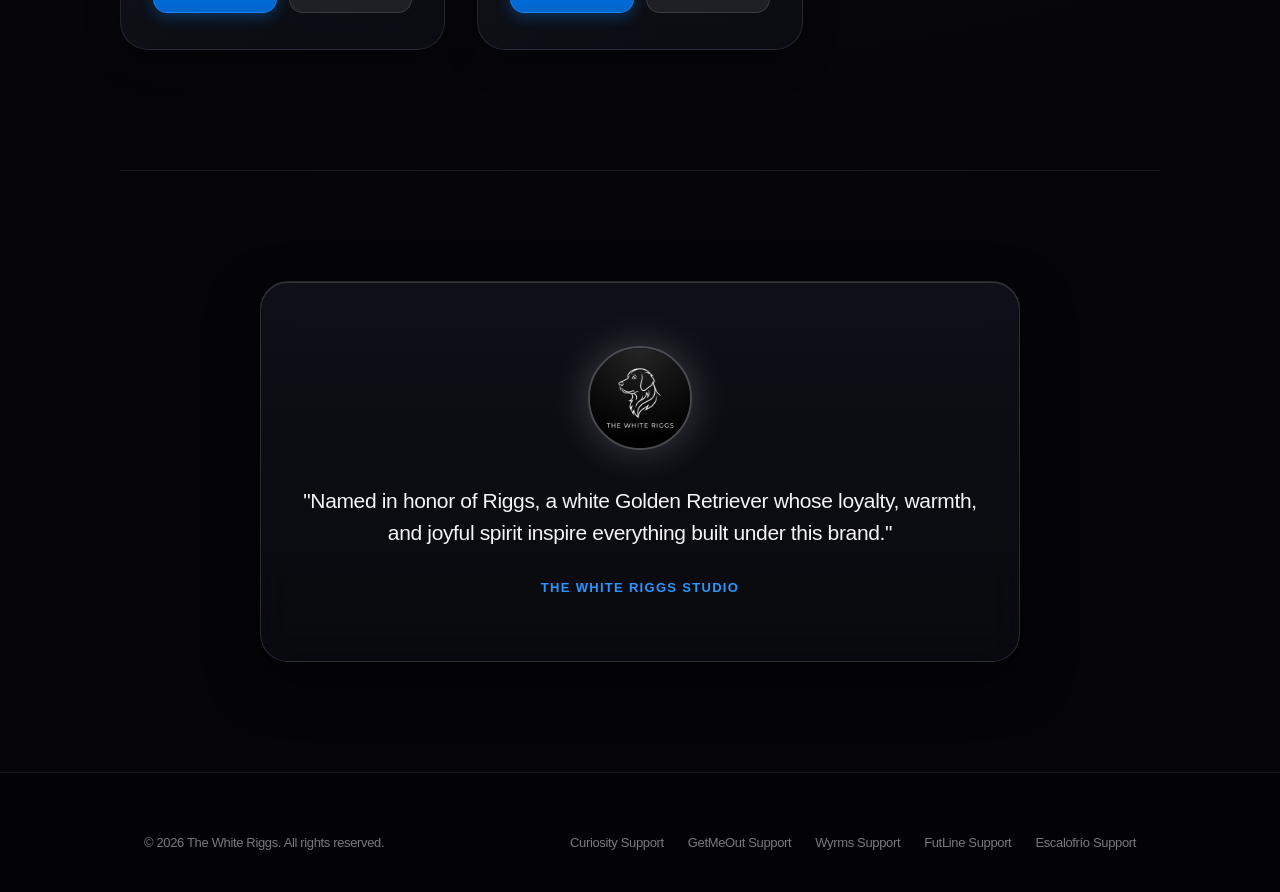
==== commit 6e8b4727: "Escalofrio ya se puede descargar: fuera el "muy pronto" Salio en la App Store con el id 6805952829. " ====
--- a/index.html
+++ b/index.html
@@ -180,9 +180,10 @@
             </p>
           </div>
           <div class="app-actions">
-            <span class="btn btn-disabled">
-              <span data-es="Muy pronto" data-en="Coming Soon">Coming Soon</span>
-            </span>
+            <a href="https://apps.apple.com/es/app/escalofrio/id6805952829" target="_blank" rel="noopener noreferrer" class="btn btn-primary">
+              <svg width="15" height="15" viewBox="0 0 24 24" fill="currentColor"><path d="M18.71 19.5c-.83 1.24-1.71 2.45-3.05 2.47-1.34.03-1.77-.79-3.29-.79-1.53 0-2 .77-3.27.82-1.31.05-2.3-1.32-3.14-2.53C4.25 17 2.94 12.45 4.7 9.39c.87-1.52 2.43-2.48 4.12-2.51 1.28-.02 2.5.87 3.29.87.78 0 2.26-1.07 3.8-.91.65.03 2.47.26 3.64 1.98-.09.06-2.17 1.28-2.15 3.81.03 3.02 2.65 4.03 2.68 4.04-.03.07-.42 1.44-1.38 2.83M13 3.5c.73-.83 1.94-1.46 2.94-1.5.13 1.17-.34 2.35-1.04 3.19-.69.85-1.83 1.51-2.95 1.42-.15-1.15.41-2.35 1.05-3.11z"/></svg>
+              <span>App Store</span>
+            </a>
             <a href="support/escalofrio.html" rel="noopener noreferrer" class="btn btn-secondary">
               <span data-es="Detalles" data-en="Details">Details</span>
             </a>
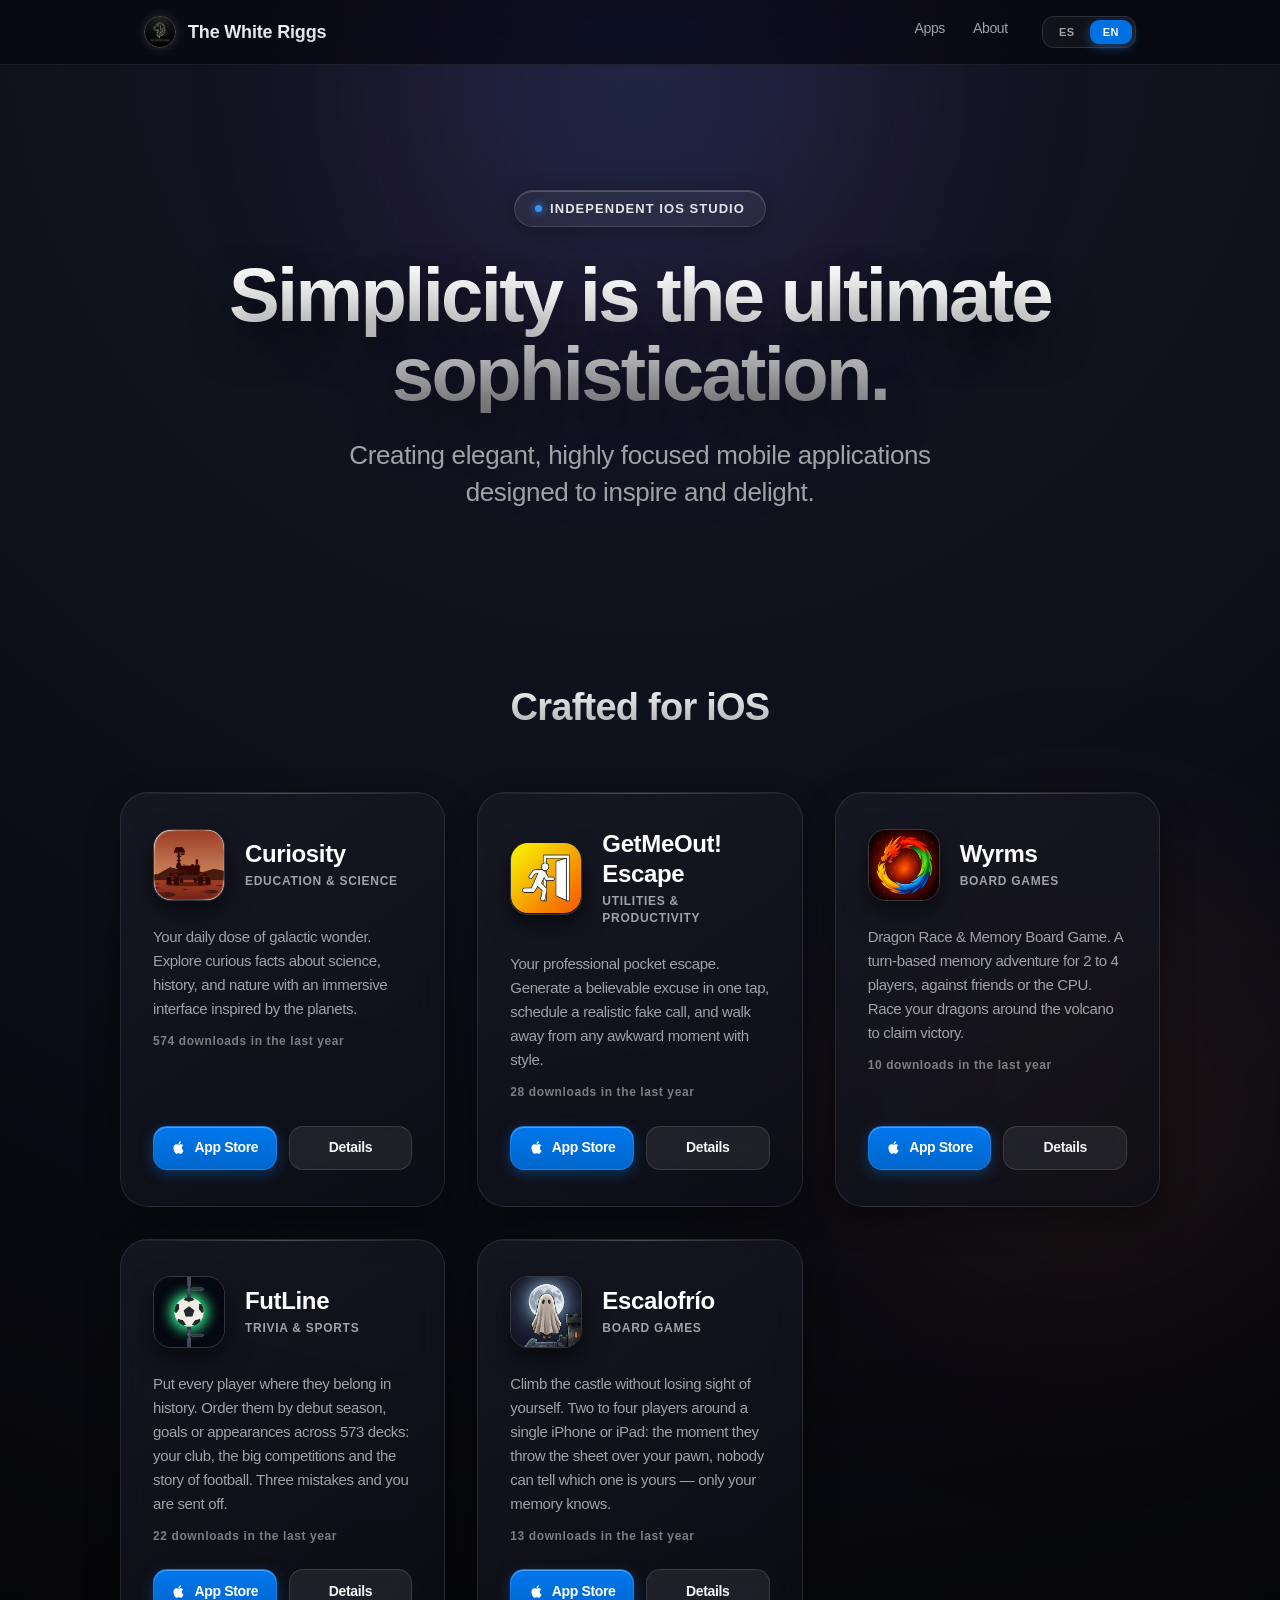
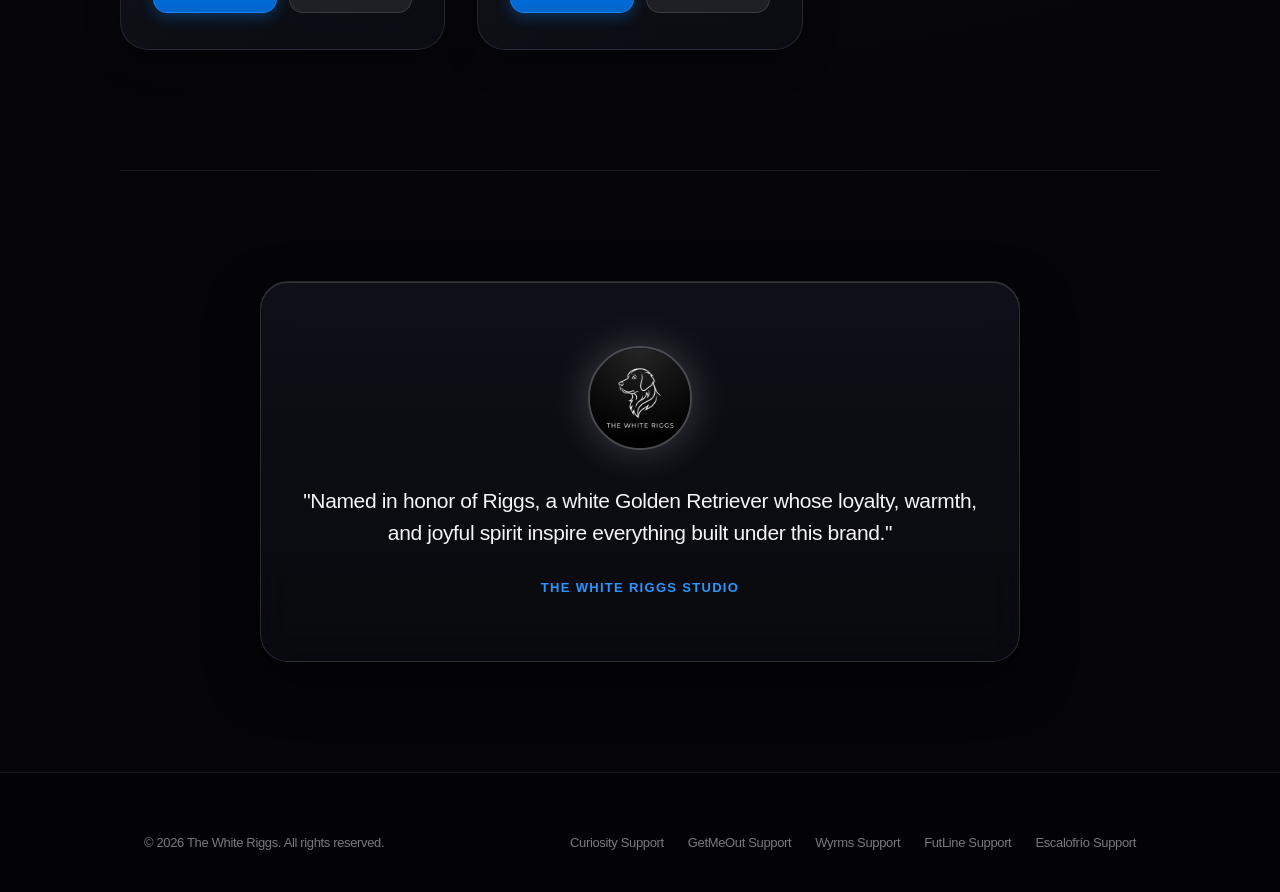
==== commit 595e5330: "Contador de descargas en Escalofrio" ====
--- a/index.html
+++ b/index.html
@@ -178,6 +178,7 @@
             <p class="app-description" data-es="Sube al castillo sin perderte de vista. De dos a cuatro jugadores alrededor de un solo iPhone o iPad: en cuanto te echan la sábana por encima, tu peón deja de ser tuyo a la vista de todos y solo tu memoria sabe cuál sigue siendo." data-en="Climb the castle without losing sight of yourself. Two to four players around a single iPhone or iPad: the moment they throw the sheet over your pawn, nobody can tell which one is yours — only your memory knows.">
               Climb the castle without losing sight of yourself. Two to four players around a single iPhone or iPad: the moment they throw the sheet over your pawn, nobody can tell which one is yours — only your memory knows.
             </p>
+            <p class="app-downloads" data-descargas="com.whiteriggs.escalofrio" hidden></p>
           </div>
           <div class="app-actions">
             <a href="https://apps.apple.com/es/app/escalofrio/id6805952829" target="_blank" rel="noopener noreferrer" class="btn btn-primary">
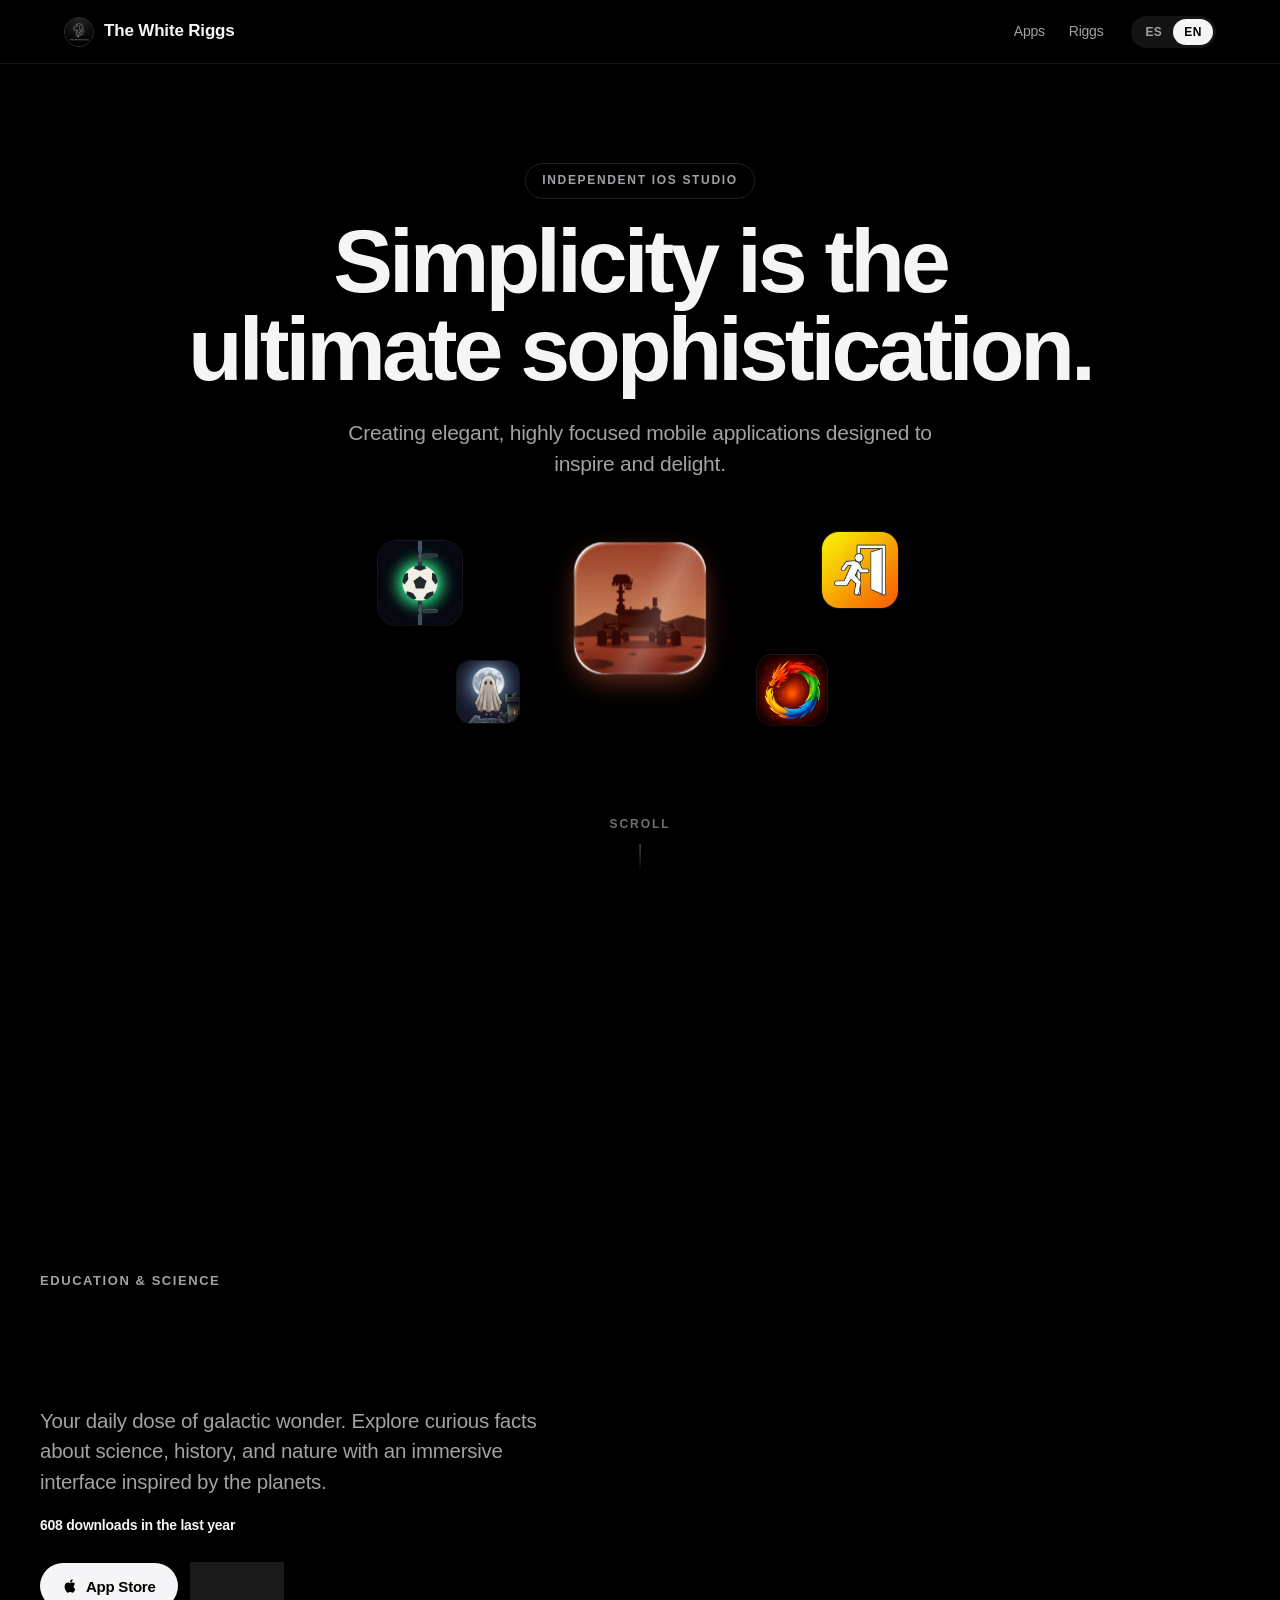
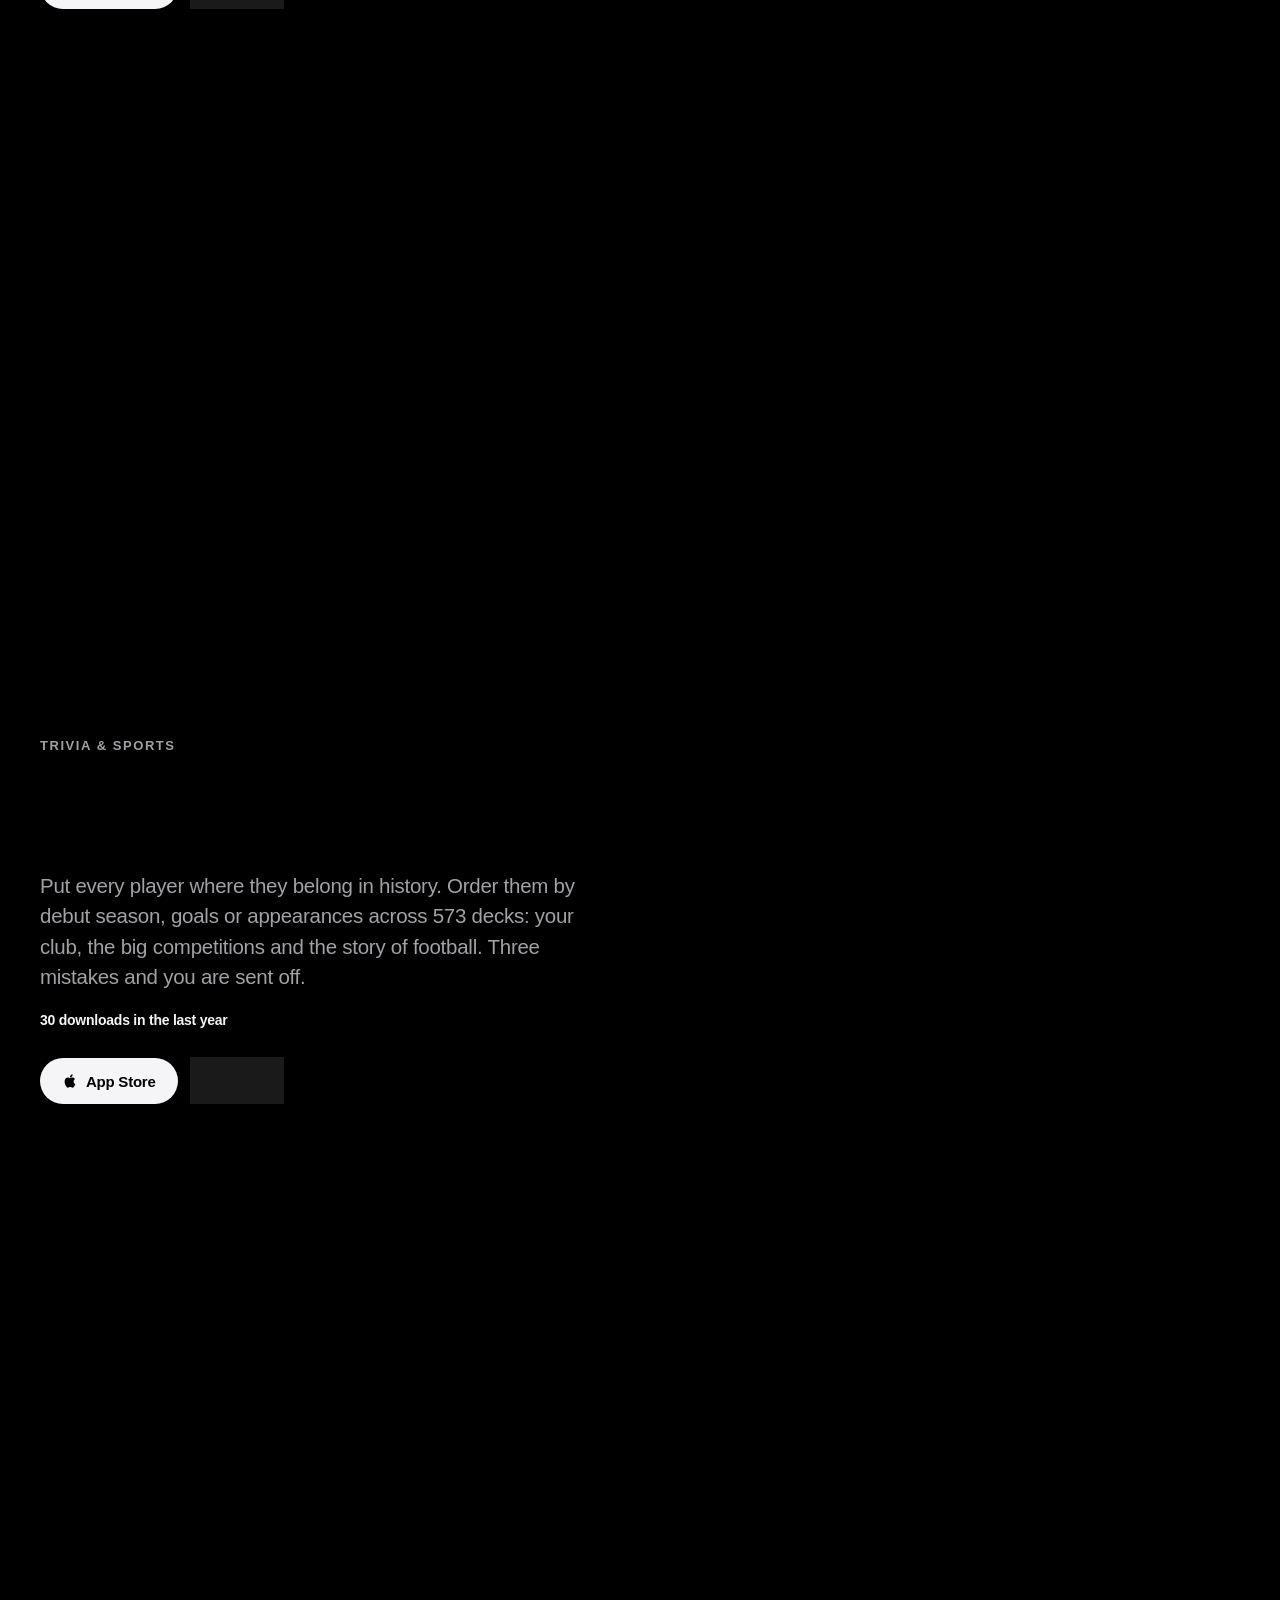
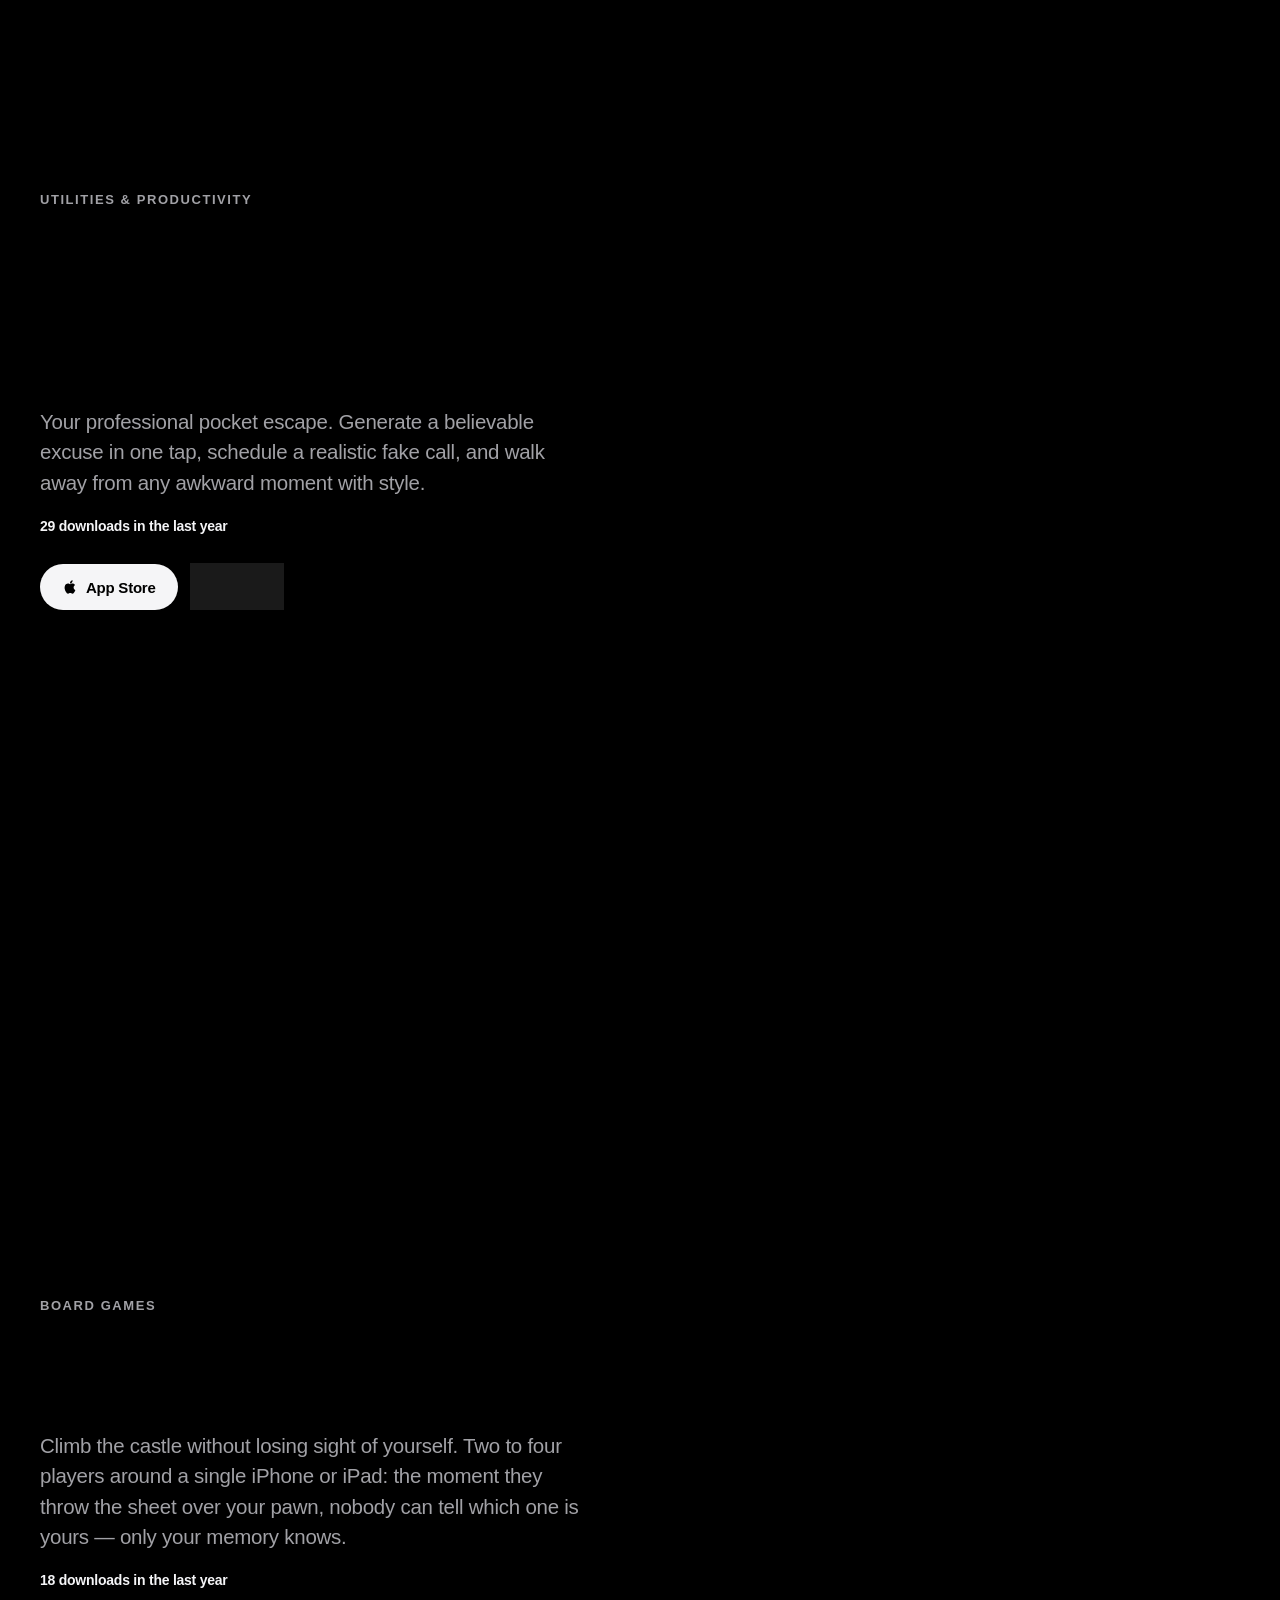
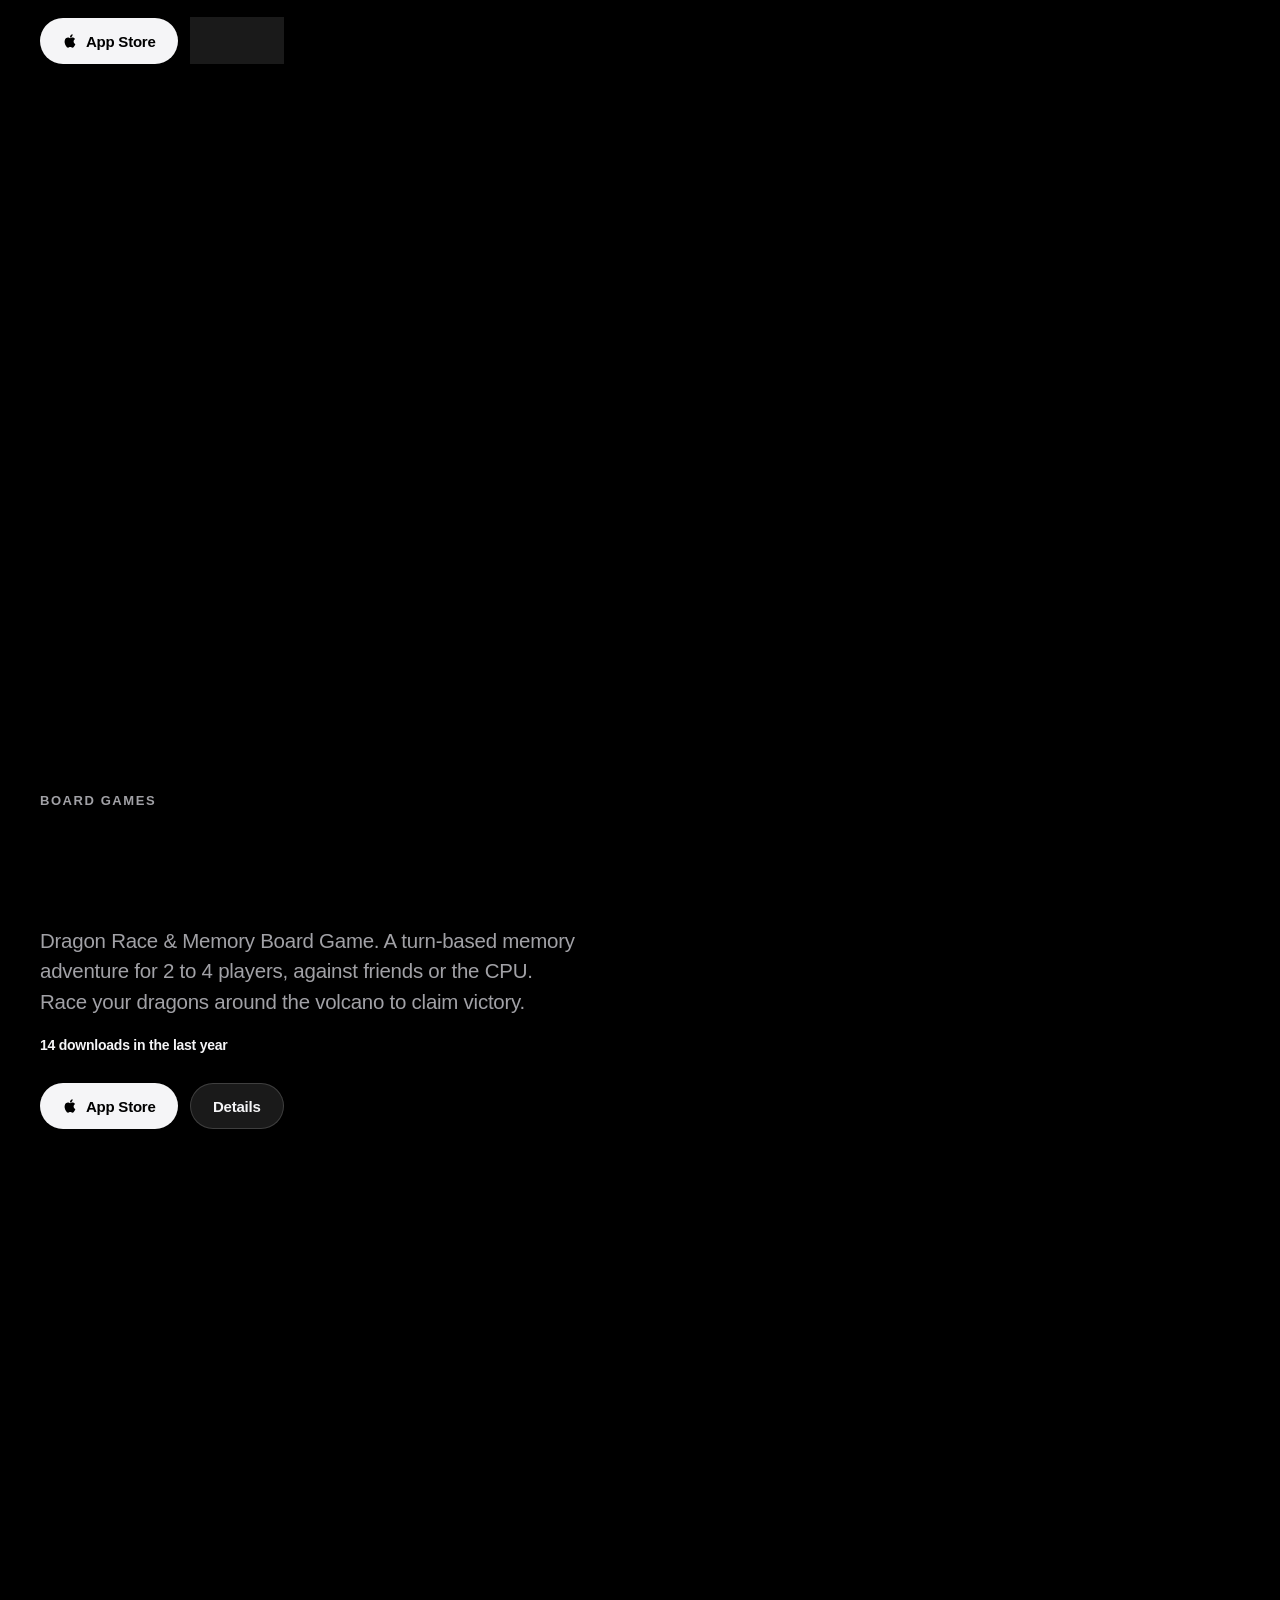
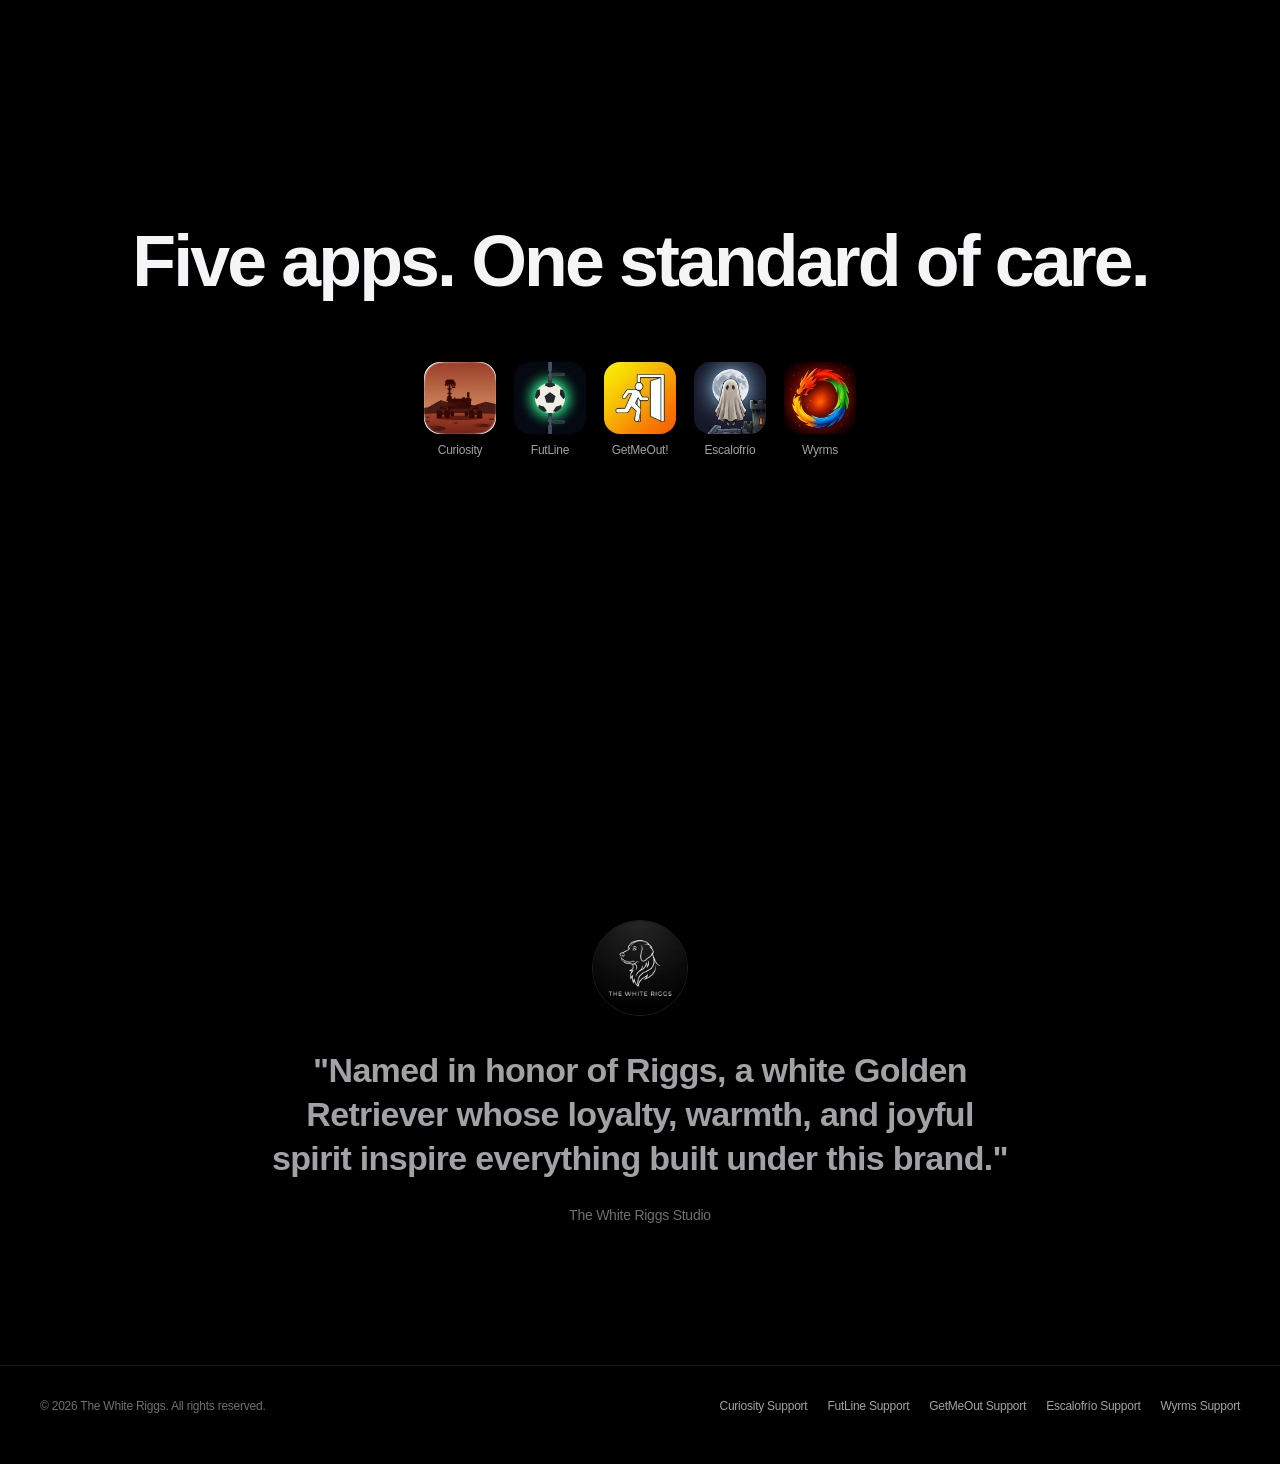
==== commit 9cfab179: "Nueva portada: escaparate al hacer scroll Ajustes tras verificar en Chrome y WebKit: hero que cabe e" ====
--- a/index.html
+++ b/index.html
@@ -2,224 +2,204 @@
 <html lang="en">
 <head>
   <meta charset="UTF-8">
-  <meta name="viewport" content="width=device-width, initial-scale=1.0">
+  <meta name="viewport" content="width=device-width, initial-scale=1.0, viewport-fit=cover">
   <title>The White Riggs — Crafting Software with Intention</title>
   <meta name="description" content="The White Riggs is an independent iOS software studio creating elegant, minimal, and purposeful mobile experiences.">
-  
-  <!-- Open Graph -->
+
   <meta property="og:title" content="The White Riggs">
   <meta property="og:description" content="Independent iOS studio crafting purposeful software.">
   <meta property="og:type" content="website">
 
-  <!-- Favicon -->
   <link rel="icon" type="image/png" href="assets/riggs-icon-192.png?v=1">
-
-  <!-- PWA -->
   <link rel="manifest" href="manifest.webmanifest?v=1">
   <link rel="apple-touch-icon" href="assets/riggs-icon-180.png?v=1">
-  <meta name="theme-color" content="#050508">
+  <meta name="theme-color" content="#000000">
   <meta name="apple-mobile-web-app-capable" content="yes">
   <meta name="apple-mobile-web-app-status-bar-style" content="black-translucent">
   <meta name="apple-mobile-web-app-title" content="White Riggs">
 
-  <!-- Stylesheet -->
-  <link rel="stylesheet" href="styles.css?v=10">
+  <!-- Antes del primer pintado: decide si hay coreografia o lista estatica. -->
+  <script>if (!window.matchMedia('(prefers-reduced-motion: reduce)').matches) document.documentElement.classList.add('js-motion');</script>
+  <link rel="preload" as="image" href="assets/home/curiosity-512.webp">
+  <link rel="stylesheet" href="home.css?v=1">
 </head>
-<body class="body-home">
-
-  <!-- Header / Navigation -->
-  <header>
-    <div class="nav-container">
-      <a href="#" class="brand-link">
-        <img src="assets/riggs-logo.png?v=4" alt="Riggs Logo" class="brand-logo-img">
-        <span class="brand-title">The White Riggs</span>
+<body>
+
+  <header class="site-header">
+    <div class="nav">
+      <a href="#top" class="brand">
+        <img src="assets/home/riggs-256.webp" alt="" width="30" height="30">
+        <span>The White Riggs</span>
       </a>
-      <ul class="nav-links">
-        <li><a href="#apps" data-es="Apps" data-en="Apps">Apps</a></li>
-        <li><a href="#about" data-es="El estudio" data-en="About">About</a></li>
-        <li>
-          <div class="lang-toggle-inline">
-            <button type="button" class="lang-btn" data-lang-btn="es">ES</button>
-            <button type="button" class="lang-btn active" data-lang-btn="en">EN</button>
-          </div>
-        </li>
-      </ul>
+      <nav class="nav-links" aria-label="Secciones">
+        <a href="#apps" data-es="Apps" data-en="Apps">Apps</a>
+        <a href="#riggs" data-es="Riggs" data-en="Riggs">Riggs</a>
+      </nav>
+      <div class="lang-toggle" role="group" aria-label="Idioma / Language">
+        <button type="button" class="lang-btn" data-lang-btn="es" aria-pressed="false">ES</button>
+        <button type="button" class="lang-btn active" data-lang-btn="en" aria-pressed="true">EN</button>
+      </div>
     </div>
   </header>
 
-  <main>
-    <!-- Hero Section -->
-    <section class="hero container fade-in">
-      <div class="hero-badge" data-es="Estudio iOS independiente" data-en="Independent iOS Studio">Independent iOS Studio</div>
-      <h1 class="hero-title" data-es="La simplicidad es la máxima sofisticación." data-en="Simplicity is the ultimate sophistication.">Simplicity is the ultimate sophistication.</h1>
-      <p class="hero-subtitle" data-es="Aplicaciones móviles elegantes y sin distracciones, diseñadas para inspirar y emocionar." data-en="Creating elegant, highly focused mobile applications designed to inspire and delight.">Creating elegant, highly focused mobile applications designed to inspire and delight.</p>
-    </section>
-
-    <!-- Apps Section -->
-    <section id="apps" class="apps-section container fade-in">
-      <h2 class="section-title" data-es="Hecho para iOS" data-en="Crafted for iOS">Crafted for iOS</h2>
-      
-      <div class="apps-grid">
-
-        <!-- App 1: Curiosity -->
-        <article class="app-card app-card-curiosity">
-          <div class="app-card-top">
-            <div class="app-header">
-              <img src="assets/curiosity-icon.png?v=4" alt="Curiosity Icon" class="app-icon">
-              <div class="app-title-group">
-                <h3>Curiosity</h3>
-                <div class="app-category" data-es="Educación y ciencia" data-en="Education &amp; Science">Education &amp; Science</div>
-              </div>
-            </div>
-            <p class="app-description" data-es="Tu dosis diaria de asombro galáctico. Descubre datos curiosos de ciencia, historia y naturaleza en una interfaz inmersiva inspirada en los planetas." data-en="Your daily dose of galactic wonder. Explore curious facts about science, history, and nature with an immersive interface inspired by the planets.">
-              Your daily dose of galactic wonder. Explore curious facts about science, history, and nature with an immersive interface inspired by the planets.
-            </p>
-            <p class="app-downloads" data-descargas="WhiteRiggs.Curiosity" hidden></p>
-          </div>
-          <div class="app-actions">
-            <a href="https://apps.apple.com/es/app/curiosity/id6756880503" target="_blank" rel="noopener noreferrer" class="btn btn-primary">
-              <svg width="15" height="15" viewBox="0 0 24 24" fill="currentColor"><path d="M18.71 19.5c-.83 1.24-1.71 2.45-3.05 2.47-1.34.03-1.77-.79-3.29-.79-1.53 0-2 .77-3.27.82-1.31.05-2.3-1.32-3.14-2.53C4.25 17 2.94 12.45 4.7 9.39c.87-1.52 2.43-2.48 4.12-2.51 1.28-.02 2.5.87 3.29.87.78 0 2.26-1.07 3.8-.91.65.03 2.47.26 3.64 1.98-.09.06-2.17 1.28-2.15 3.81.03 3.02 2.65 4.03 2.68 4.04-.03.07-.42 1.44-1.38 2.83M13 3.5c.73-.83 1.94-1.46 2.94-1.5.13 1.17-.34 2.35-1.04 3.19-.69.85-1.83 1.51-2.95 1.42-.15-1.15.41-2.35 1.05-3.11z"/></svg>
-              <span>App Store</span>
-            </a>
-            <a href="support/curiosity.html" rel="noopener noreferrer" class="btn btn-secondary">
-              <span data-es="Detalles" data-en="Details">Details</span>
-            </a>
-          </div>
-        </article>
-
-        <!-- App 2: GetMeOut! Escape -->
-        <article class="app-card app-card-getmeout">
-          <div class="app-card-top">
-            <div class="app-header">
-              <img src="assets/getmeout-icon.png?v=4" alt="GetMeOut Icon" class="app-icon">
-              <div class="app-title-group">
-                <h3>GetMeOut! Escape</h3>
-                <div class="app-category" data-es="Utilidades y productividad" data-en="Utilities &amp; Productivity">Utilities &amp; Productivity</div>
-              </div>
-            </div>
-            <p class="app-description" data-es="Tu escape profesional de bolsillo. Genera una excusa creíble con un toque, programa una llamada falsa realista y sal de cualquier momento incómodo con estilo." data-en="Your professional pocket escape. Generate a believable excuse in one tap, schedule a realistic fake call, and walk away from any awkward moment with style.">
-              Your professional pocket escape. Generate a believable excuse in one tap, schedule a realistic fake call, and walk away from any awkward moment with style.
-            </p>
-            <p class="app-downloads" data-descargas="com.whiteriggs.GetMeOut" hidden></p>
-          </div>
-          <div class="app-actions">
-            <a href="https://apps.apple.com/es/app/getmeout-escape/id6761269060" target="_blank" rel="noopener noreferrer" class="btn btn-primary">
-              <svg width="15" height="15" viewBox="0 0 24 24" fill="currentColor"><path d="M18.71 19.5c-.83 1.24-1.71 2.45-3.05 2.47-1.34.03-1.77-.79-3.29-.79-1.53 0-2 .77-3.27.82-1.31.05-2.3-1.32-3.14-2.53C4.25 17 2.94 12.45 4.7 9.39c.87-1.52 2.43-2.48 4.12-2.51 1.28-.02 2.5.87 3.29.87.78 0 2.26-1.07 3.8-.91.65.03 2.47.26 3.64 1.98-.09.06-2.17 1.28-2.15 3.81.03 3.02 2.65 4.03 2.68 4.04-.03.07-.42 1.44-1.38 2.83M13 3.5c.73-.83 1.94-1.46 2.94-1.5.13 1.17-.34 2.35-1.04 3.19-.69.85-1.83 1.51-2.95 1.42-.15-1.15.41-2.35 1.05-3.11z"/></svg>
-              <span>App Store</span>
-            </a>
-            <a href="support/getmeout.html" rel="noopener noreferrer" class="btn btn-secondary">
-              <span data-es="Detalles" data-en="Details">Details</span>
-            </a>
-          </div>
-        </article>
-
-        <!-- App 3: Wyrms -->
-        <article class="app-card app-card-wyrms">
-          <div class="app-card-top">
-            <div class="app-header">
-              <img src="assets/wyrms-icon.png?v=4" alt="Wyrms Icon" class="app-icon">
-              <div class="app-title-group">
-                <h3>Wyrms</h3>
-                <div class="app-category" data-es="Juegos de mesa" data-en="Board Games">Board Games</div>
-              </div>
-            </div>
-            <p class="app-description" data-es="Carrera de dragones y juego de memoria. Una aventura por turnos para 2 a 4 jugadores, contra amigos o contra la máquina. Lleva a tus dragones alrededor del volcán hasta la victoria." data-en="Dragon Race &amp; Memory Board Game. A turn-based memory adventure for 2 to 4 players, against friends or the CPU. Race your dragons around the volcano to claim victory.">
-              Dragon Race &amp; Memory Board Game. A turn-based memory adventure for 2 to 4 players, against friends or the CPU. Race your dragons around the volcano to claim victory.
-            </p>
-            <p class="app-downloads" data-descargas="WhiteRiggs.CarreraDeDragones" hidden></p>
-          </div>
-          <div class="app-actions">
-            <a href="https://apps.apple.com/es/app/wyrms/id6759536991" target="_blank" rel="noopener noreferrer" class="btn btn-primary">
-              <svg width="15" height="15" viewBox="0 0 24 24" fill="currentColor"><path d="M18.71 19.5c-.83 1.24-1.71 2.45-3.05 2.47-1.34.03-1.77-.79-3.29-.79-1.53 0-2 .77-3.27.82-1.31.05-2.3-1.32-3.14-2.53C4.25 17 2.94 12.45 4.7 9.39c.87-1.52 2.43-2.48 4.12-2.51 1.28-.02 2.5.87 3.29.87.78 0 2.26-1.07 3.8-.91.65.03 2.47.26 3.64 1.98-.09.06-2.17 1.28-2.15 3.81.03 3.02 2.65 4.03 2.68 4.04-.03.07-.42 1.44-1.38 2.83M13 3.5c.73-.83 1.94-1.46 2.94-1.5.13 1.17-.34 2.35-1.04 3.19-.69.85-1.83 1.51-2.95 1.42-.15-1.15.41-2.35 1.05-3.11z"/></svg>
-              <span>App Store</span>
-            </a>
-            <a href="support/wyrms.html" rel="noopener noreferrer" class="btn btn-secondary">
-              <span data-es="Detalles" data-en="Details">Details</span>
-            </a>
-          </div>
-        </article>
-
-        <!-- App 4: FutLine -->
-        <article class="app-card app-card-futline">
-          <div class="app-card-top">
-            <div class="app-header">
-              <img src="assets/futline-icon.png?v=1" alt="FutLine Icon" class="app-icon">
-              <div class="app-title-group">
-                <h3>FutLine</h3>
-                <div class="app-category" data-es="Trivial y deportes" data-en="Trivia &amp; Sports">Trivia &amp; Sports</div>
-              </div>
-            </div>
-            <p class="app-description" data-es="Coloca cada jugador en su sitio de la historia. Ordena por temporada de debut, goles o partidos en 573 barajas: tu equipo, las grandes competiciones y la historia del fútbol. Tres fallos y te expulsan." data-en="Put every player where they belong in history. Order them by debut season, goals or appearances across 573 decks: your club, the big competitions and the story of football. Three mistakes and you are sent off.">
-              Put every player where they belong in history. Order them by debut season, goals or appearances across 573 decks: your club, the big competitions and the story of football. Three mistakes and you are sent off.
-            </p>
-            <p class="app-downloads" data-descargas="WhiteRiggs.FutLine" hidden></p>
-          </div>
-          <div class="app-actions">
-            <a href="https://apps.apple.com/es/app/futline/id6799069857" target="_blank" rel="noopener noreferrer" class="btn btn-primary">
-              <svg width="15" height="15" viewBox="0 0 24 24" fill="currentColor"><path d="M18.71 19.5c-.83 1.24-1.71 2.45-3.05 2.47-1.34.03-1.77-.79-3.29-.79-1.53 0-2 .77-3.27.82-1.31.05-2.3-1.32-3.14-2.53C4.25 17 2.94 12.45 4.7 9.39c.87-1.52 2.43-2.48 4.12-2.51 1.28-.02 2.5.87 3.29.87.78 0 2.26-1.07 3.8-.91.65.03 2.47.26 3.64 1.98-.09.06-2.17 1.28-2.15 3.81.03 3.02 2.65 4.03 2.68 4.04-.03.07-.42 1.44-1.38 2.83M13 3.5c.73-.83 1.94-1.46 2.94-1.5.13 1.17-.34 2.35-1.04 3.19-.69.85-1.83 1.51-2.95 1.42-.15-1.15.41-2.35 1.05-3.11z"/></svg>
-              <span>App Store</span>
-            </a>
-            <a href="support/futline.html" rel="noopener noreferrer" class="btn btn-secondary">
-              <span data-es="Detalles" data-en="Details">Details</span>
-            </a>
-          </div>
-        </article>
-
-        <!-- App 5: Escalofrio -->
-        <article class="app-card app-card-escalofrio">
-          <div class="app-card-top">
-            <div class="app-header">
-              <img src="assets/escalofrio-icon.png?v=1" alt="Escalofrío Icon" class="app-icon">
-              <div class="app-title-group">
-                <h3>Escalofrío</h3>
-                <div class="app-category" data-es="Juegos de mesa" data-en="Board Games">Board Games</div>
-              </div>
-            </div>
-            <p class="app-description" data-es="Sube al castillo sin perderte de vista. De dos a cuatro jugadores alrededor de un solo iPhone o iPad: en cuanto te echan la sábana por encima, tu peón deja de ser tuyo a la vista de todos y solo tu memoria sabe cuál sigue siendo." data-en="Climb the castle without losing sight of yourself. Two to four players around a single iPhone or iPad: the moment they throw the sheet over your pawn, nobody can tell which one is yours — only your memory knows.">
-              Climb the castle without losing sight of yourself. Two to four players around a single iPhone or iPad: the moment they throw the sheet over your pawn, nobody can tell which one is yours — only your memory knows.
-            </p>
-            <p class="app-downloads" data-descargas="com.whiteriggs.escalofrio" hidden></p>
-          </div>
-          <div class="app-actions">
-            <a href="https://apps.apple.com/es/app/escalofrio/id6805952829" target="_blank" rel="noopener noreferrer" class="btn btn-primary">
-              <svg width="15" height="15" viewBox="0 0 24 24" fill="currentColor"><path d="M18.71 19.5c-.83 1.24-1.71 2.45-3.05 2.47-1.34.03-1.77-.79-3.29-.79-1.53 0-2 .77-3.27.82-1.31.05-2.3-1.32-3.14-2.53C4.25 17 2.94 12.45 4.7 9.39c.87-1.52 2.43-2.48 4.12-2.51 1.28-.02 2.5.87 3.29.87.78 0 2.26-1.07 3.8-.91.65.03 2.47.26 3.64 1.98-.09.06-2.17 1.28-2.15 3.81.03 3.02 2.65 4.03 2.68 4.04-.03.07-.42 1.44-1.38 2.83M13 3.5c.73-.83 1.94-1.46 2.94-1.5.13 1.17-.34 2.35-1.04 3.19-.69.85-1.83 1.51-2.95 1.42-.15-1.15.41-2.35 1.05-3.11z"/></svg>
-              <span>App Store</span>
-            </a>
-            <a href="support/escalofrio.html" rel="noopener noreferrer" class="btn btn-secondary">
-              <span data-es="Detalles" data-en="Details">Details</span>
-            </a>
-          </div>
-        </article>
-
-      </div>
-    </section>
-
-    <!-- About Section -->
-    <section id="about" class="about-section container fade-in">
-      <div class="about-card">
-        <img src="assets/riggs-logo.png?v=4" alt="Riggs the Golden Retriever" class="about-avatar">
-        <p class="about-quote" data-es="«En honor a Riggs, un Golden Retriever blanco cuya lealtad, ternura y alegría inspiran todo lo que se construye bajo esta marca.»" data-en="&quot;Named in honor of Riggs, a white Golden Retriever whose loyalty, warmth, and joyful spirit inspire everything built under this brand.&quot;">"Named in honor of Riggs, a white Golden Retriever whose loyalty, warmth, and joyful spirit inspire everything built under this brand."</p>
-        <div class="about-author" data-es="Estudio The White Riggs" data-en="The White Riggs Studio">The White Riggs Studio</div>
-      </div>
-    </section>
+  <!-- Escenario fijo: halo de color e icono heroe. Solo existe con .js-motion. -->
+  <div class="stage" aria-hidden="true">
+    <div class="halo" style="--c1:196 83 47;--c2:42 15 8"></div>
+    <div class="halo" style="--c1:34 168 102;--c2:6 48 26"></div>
+    <div class="halo" style="--c1:251 165 0;--c2:58 38 0"></div>
+    <div class="halo" style="--c1:93 113 144;--c2:20 26 36"></div>
+    <div class="halo" style="--c1:239 118 13;--c2:58 24 4"></div>
+    <div class="stage-slot">
+      <div class="stage-icon">
+        <div class="stage-flip">
+          <img class="stage-face is-shown" style="--c1:196 83 47" src="assets/home/curiosity-512.webp" srcset="assets/home/curiosity-512.webp 512w, assets/home/curiosity-1024.webp 1024w" sizes="420px" alt="" width="512" height="512">
+          <img class="stage-face" style="--c1:34 168 102" src="assets/home/futline-512.webp" srcset="assets/home/futline-512.webp 512w, assets/home/futline-1024.webp 1024w" sizes="420px" alt="" width="512" height="512" decoding="async">
+          <img class="stage-face" style="--c1:251 165 0" src="assets/home/getmeout-512.webp" srcset="assets/home/getmeout-512.webp 512w, assets/home/getmeout-1024.webp 1024w" sizes="420px" alt="" width="512" height="512" decoding="async">
+          <img class="stage-face" style="--c1:93 113 144" src="assets/home/escalofrio-512.webp" srcset="assets/home/escalofrio-512.webp 512w, assets/home/escalofrio-1024.webp 1024w" sizes="420px" alt="" width="512" height="512" decoding="async">
+          <img class="stage-face" style="--c1:239 118 13" src="assets/home/wyrms-512.webp" srcset="assets/home/wyrms-512.webp 512w, assets/home/wyrms-1024.webp 1024w" sizes="420px" alt="" width="512" height="512" decoding="async">
+          <span class="shine"></span>
+        </div>
+      </div>
+    </div>
+  </div>
+
+  <nav class="rail" aria-label="Apps">
+    <button type="button" aria-label="Curiosity"><img src="assets/home/curiosity-256.webp" alt="" width="32" height="32"></button>
+    <button type="button" aria-label="FutLine"><img src="assets/home/futline-256.webp" alt="" width="32" height="32"></button>
+    <button type="button" aria-label="GetMeOut! Escape"><img src="assets/home/getmeout-256.webp" alt="" width="32" height="32"></button>
+    <button type="button" aria-label="Escalofrío"><img src="assets/home/escalofrio-256.webp" alt="" width="32" height="32"></button>
+    <button type="button" aria-label="Wyrms"><img src="assets/home/wyrms-256.webp" alt="" width="32" height="32"></button>
+  </nav>
+
+  <main id="top">
+
+    <section class="hero">
+      <div class="hero-copy">
+        <p class="hero-badge" data-es="Estudio iOS independiente" data-en="Independent iOS Studio">Independent iOS Studio</p>
+        <h1 class="hero-title" data-es="La simplicidad es la máxima sofisticación." data-en="Simplicity is the ultimate sophistication.">Simplicity is the ultimate sophistication.</h1>
+        <p class="hero-subtitle" data-es="Aplicaciones móviles elegantes y sin distracciones, diseñadas para inspirar y emocionar." data-en="Creating elegant, highly focused mobile applications designed to inspire and delight.">Creating elegant, highly focused mobile applications designed to inspire and delight.</p>
+      </div>
+      <div class="constellation" aria-hidden="true">
+        <div class="c-icon" style="--x:21%;--y:36%;--size:84px;--depth:1.4;--phase:-1.2s"><div class="c-move"><img src="assets/home/futline-256.webp" alt="" width="84" height="84"></div></div>
+        <div class="c-icon" style="--x:79%;--y:30%;--size:76px;--depth:1.1;--phase:-3.4s"><div class="c-move"><img src="assets/home/getmeout-256.webp" alt="" width="76" height="76"></div></div>
+        <div class="c-icon" style="--x:30%;--y:88%;--size:62px;--depth:0.7;--phase:-5.1s"><div class="c-move"><img src="assets/home/escalofrio-256.webp" alt="" width="62" height="62"></div></div>
+        <div class="c-icon" style="--x:70%;--y:87%;--size:70px;--depth:0.9;--phase:-2.3s"><div class="c-move"><img src="assets/home/wyrms-256.webp" alt="" width="70" height="70"></div></div>
+        <div class="c-icon" data-lead style="--x:50%;--y:48%;--size:var(--lead-size);--depth:0"><div class="c-move"><img src="assets/home/curiosity-256.webp" srcset="assets/home/curiosity-256.webp 1x, assets/home/curiosity-512.webp 2x" alt="" width="132" height="132"></div></div>
+      </div>
+      <p class="scroll-hint" data-es="Desliza" data-en="Scroll">Scroll</p>
+    </section>
+
+    <section class="showcase" id="apps" aria-label="Apps">
+
+      <article class="chapter" data-app="curiosity">
+        <div class="chapter-inner">
+          <img class="chapter-icon" src="assets/home/curiosity-256.webp" srcset="assets/home/curiosity-256.webp 1x, assets/home/curiosity-512.webp 2x" alt="" width="112" height="112" loading="lazy">
+          <p class="chapter-cat" data-es="Educación y ciencia" data-en="Education &amp; Science">Education &amp; Science</p>
+          <h2 class="chapter-name"><span>Curiosity</span></h2>
+          <p class="chapter-desc" data-es="Tu dosis diaria de asombro galáctico. Descubre datos curiosos de ciencia, historia y naturaleza en una interfaz inmersiva inspirada en los planetas." data-en="Your daily dose of galactic wonder. Explore curious facts about science, history, and nature with an immersive interface inspired by the planets.">Your daily dose of galactic wonder. Explore curious facts about science, history, and nature with an immersive interface inspired by the planets.</p>
+          <p class="chapter-downloads" data-descargas="WhiteRiggs.Curiosity" hidden></p>
+          <div class="chapter-actions">
+            <a class="btn btn-primary" href="https://apps.apple.com/es/app/curiosity/id6756880503" target="_blank" rel="noopener noreferrer"><svg width="16" height="16" viewBox="0 0 24 24" fill="currentColor" aria-hidden="true"><path d="M18.71 19.5c-.83 1.24-1.71 2.45-3.05 2.47-1.34.03-1.77-.79-3.29-.79-1.53 0-2 .77-3.27.82-1.31.05-2.3-1.32-3.14-2.53C4.25 17 2.94 12.45 4.7 9.39c.87-1.52 2.43-2.48 4.12-2.51 1.28-.02 2.5.87 3.29.87.78 0 2.26-1.07 3.8-.91.65.03 2.47.26 3.64 1.98-.09.06-2.17 1.28-2.15 3.81.03 3.02 2.65 4.03 2.68 4.04-.03.07-.42 1.44-1.38 2.83M13 3.5c.73-.83 1.94-1.46 2.94-1.5.13 1.17-.34 2.35-1.04 3.19-.69.85-1.83 1.51-2.95 1.42-.15-1.15.41-2.35 1.05-3.11z"/></svg><span>App Store</span></a>
+            <a class="btn btn-glass" href="support/curiosity.html"><span data-es="Detalles" data-en="Details">Details</span></a>
+          </div>
+        </div>
+      </article>
+
+      <article class="chapter" data-app="futline">
+        <div class="chapter-inner">
+          <img class="chapter-icon" src="assets/home/futline-256.webp" srcset="assets/home/futline-256.webp 1x, assets/home/futline-512.webp 2x" alt="" width="112" height="112" loading="lazy">
+          <p class="chapter-cat" data-es="Trivial y deportes" data-en="Trivia &amp; Sports">Trivia &amp; Sports</p>
+          <h2 class="chapter-name"><span>FutLine</span></h2>
+          <p class="chapter-desc" data-es="Coloca cada jugador en su sitio de la historia. Ordena por temporada de debut, goles o partidos en 573 barajas: tu equipo, las grandes competiciones y la historia del fútbol. Tres fallos y te expulsan." data-en="Put every player where they belong in history. Order them by debut season, goals or appearances across 573 decks: your club, the big competitions and the story of football. Three mistakes and you are sent off.">Put every player where they belong in history. Order them by debut season, goals or appearances across 573 decks: your club, the big competitions and the story of football. Three mistakes and you are sent off.</p>
+          <p class="chapter-downloads" data-descargas="WhiteRiggs.FutLine" hidden></p>
+          <div class="chapter-actions">
+            <a class="btn btn-primary" href="https://apps.apple.com/es/app/futline/id6799069857" target="_blank" rel="noopener noreferrer"><svg width="16" height="16" viewBox="0 0 24 24" fill="currentColor" aria-hidden="true"><path d="M18.71 19.5c-.83 1.24-1.71 2.45-3.05 2.47-1.34.03-1.77-.79-3.29-.79-1.53 0-2 .77-3.27.82-1.31.05-2.3-1.32-3.14-2.53C4.25 17 2.94 12.45 4.7 9.39c.87-1.52 2.43-2.48 4.12-2.51 1.28-.02 2.5.87 3.29.87.78 0 2.26-1.07 3.8-.91.65.03 2.47.26 3.64 1.98-.09.06-2.17 1.28-2.15 3.81.03 3.02 2.65 4.03 2.68 4.04-.03.07-.42 1.44-1.38 2.83M13 3.5c.73-.83 1.94-1.46 2.94-1.5.13 1.17-.34 2.35-1.04 3.19-.69.85-1.83 1.51-2.95 1.42-.15-1.15.41-2.35 1.05-3.11z"/></svg><span>App Store</span></a>
+            <a class="btn btn-glass" href="support/futline.html"><span data-es="Detalles" data-en="Details">Details</span></a>
+          </div>
+        </div>
+      </article>
+
+      <article class="chapter" data-app="getmeout">
+        <div class="chapter-inner">
+          <img class="chapter-icon" src="assets/home/getmeout-256.webp" srcset="assets/home/getmeout-256.webp 1x, assets/home/getmeout-512.webp 2x" alt="" width="112" height="112" loading="lazy">
+          <p class="chapter-cat" data-es="Utilidades y productividad" data-en="Utilities &amp; Productivity">Utilities &amp; Productivity</p>
+          <h2 class="chapter-name"><span>GetMeOut! Escape</span></h2>
+          <p class="chapter-desc" data-es="Tu escape profesional de bolsillo. Genera una excusa creíble con un toque, programa una llamada falsa realista y sal de cualquier momento incómodo con estilo." data-en="Your professional pocket escape. Generate a believable excuse in one tap, schedule a realistic fake call, and walk away from any awkward moment with style.">Your professional pocket escape. Generate a believable excuse in one tap, schedule a realistic fake call, and walk away from any awkward moment with style.</p>
+          <p class="chapter-downloads" data-descargas="com.whiteriggs.GetMeOut" hidden></p>
+          <div class="chapter-actions">
+            <a class="btn btn-primary" href="https://apps.apple.com/es/app/getmeout-escape/id6761269060" target="_blank" rel="noopener noreferrer"><svg width="16" height="16" viewBox="0 0 24 24" fill="currentColor" aria-hidden="true"><path d="M18.71 19.5c-.83 1.24-1.71 2.45-3.05 2.47-1.34.03-1.77-.79-3.29-.79-1.53 0-2 .77-3.27.82-1.31.05-2.3-1.32-3.14-2.53C4.25 17 2.94 12.45 4.7 9.39c.87-1.52 2.43-2.48 4.12-2.51 1.28-.02 2.5.87 3.29.87.78 0 2.26-1.07 3.8-.91.65.03 2.47.26 3.64 1.98-.09.06-2.17 1.28-2.15 3.81.03 3.02 2.65 4.03 2.68 4.04-.03.07-.42 1.44-1.38 2.83M13 3.5c.73-.83 1.94-1.46 2.94-1.5.13 1.17-.34 2.35-1.04 3.19-.69.85-1.83 1.51-2.95 1.42-.15-1.15.41-2.35 1.05-3.11z"/></svg><span>App Store</span></a>
+            <a class="btn btn-glass" href="support/getmeout.html"><span data-es="Detalles" data-en="Details">Details</span></a>
+          </div>
+        </div>
+      </article>
+
+      <article class="chapter" data-app="escalofrio">
+        <div class="chapter-inner">
+          <img class="chapter-icon" src="assets/home/escalofrio-256.webp" srcset="assets/home/escalofrio-256.webp 1x, assets/home/escalofrio-512.webp 2x" alt="" width="112" height="112" loading="lazy">
+          <p class="chapter-cat" data-es="Juegos de mesa" data-en="Board Games">Board Games</p>
+          <h2 class="chapter-name"><span>Escalofrío</span></h2>
+          <p class="chapter-desc" data-es="Sube al castillo sin perderte de vista. De dos a cuatro jugadores alrededor de un solo iPhone o iPad: en cuanto te echan la sábana por encima, tu peón deja de ser tuyo a la vista de todos y solo tu memoria sabe cuál sigue siendo." data-en="Climb the castle without losing sight of yourself. Two to four players around a single iPhone or iPad: the moment they throw the sheet over your pawn, nobody can tell which one is yours — only your memory knows.">Climb the castle without losing sight of yourself. Two to four players around a single iPhone or iPad: the moment they throw the sheet over your pawn, nobody can tell which one is yours — only your memory knows.</p>
+          <p class="chapter-downloads" data-descargas="com.whiteriggs.escalofrio" hidden></p>
+          <div class="chapter-actions">
+            <a class="btn btn-primary" href="https://apps.apple.com/es/app/escalofrio/id6805952829" target="_blank" rel="noopener noreferrer"><svg width="16" height="16" viewBox="0 0 24 24" fill="currentColor" aria-hidden="true"><path d="M18.71 19.5c-.83 1.24-1.71 2.45-3.05 2.47-1.34.03-1.77-.79-3.29-.79-1.53 0-2 .77-3.27.82-1.31.05-2.3-1.32-3.14-2.53C4.25 17 2.94 12.45 4.7 9.39c.87-1.52 2.43-2.48 4.12-2.51 1.28-.02 2.5.87 3.29.87.78 0 2.26-1.07 3.8-.91.65.03 2.47.26 3.64 1.98-.09.06-2.17 1.28-2.15 3.81.03 3.02 2.65 4.03 2.68 4.04-.03.07-.42 1.44-1.38 2.83M13 3.5c.73-.83 1.94-1.46 2.94-1.5.13 1.17-.34 2.35-1.04 3.19-.69.85-1.83 1.51-2.95 1.42-.15-1.15.41-2.35 1.05-3.11z"/></svg><span>App Store</span></a>
+            <a class="btn btn-glass" href="support/escalofrio.html"><span data-es="Detalles" data-en="Details">Details</span></a>
+          </div>
+        </div>
+      </article>
+
+      <article class="chapter" data-app="wyrms">
+        <div class="chapter-inner">
+          <img class="chapter-icon" src="assets/home/wyrms-256.webp" srcset="assets/home/wyrms-256.webp 1x, assets/home/wyrms-512.webp 2x" alt="" width="112" height="112" loading="lazy">
+          <p class="chapter-cat" data-es="Juegos de mesa" data-en="Board Games">Board Games</p>
+          <h2 class="chapter-name"><span>Wyrms</span></h2>
+          <p class="chapter-desc" data-es="Carrera de dragones y juego de memoria. Una aventura por turnos para 2 a 4 jugadores, contra amigos o contra la máquina. Lleva a tus dragones alrededor del volcán hasta la victoria." data-en="Dragon Race &amp; Memory Board Game. A turn-based memory adventure for 2 to 4 players, against friends or the CPU. Race your dragons around the volcano to claim victory.">Dragon Race &amp; Memory Board Game. A turn-based memory adventure for 2 to 4 players, against friends or the CPU. Race your dragons around the volcano to claim victory.</p>
+          <p class="chapter-downloads" data-descargas="WhiteRiggs.CarreraDeDragones" hidden></p>
+          <div class="chapter-actions">
+            <a class="btn btn-primary" href="https://apps.apple.com/es/app/wyrms/id6759536991" target="_blank" rel="noopener noreferrer"><svg width="16" height="16" viewBox="0 0 24 24" fill="currentColor" aria-hidden="true"><path d="M18.71 19.5c-.83 1.24-1.71 2.45-3.05 2.47-1.34.03-1.77-.79-3.29-.79-1.53 0-2 .77-3.27.82-1.31.05-2.3-1.32-3.14-2.53C4.25 17 2.94 12.45 4.7 9.39c.87-1.52 2.43-2.48 4.12-2.51 1.28-.02 2.5.87 3.29.87.78 0 2.26-1.07 3.8-.91.65.03 2.47.26 3.64 1.98-.09.06-2.17 1.28-2.15 3.81.03 3.02 2.65 4.03 2.68 4.04-.03.07-.42 1.44-1.38 2.83M13 3.5c.73-.83 1.94-1.46 2.94-1.5.13 1.17-.34 2.35-1.04 3.19-.69.85-1.83 1.51-2.95 1.42-.15-1.15.41-2.35 1.05-3.11z"/></svg><span>App Store</span></a>
+            <a class="btn btn-glass" href="support/wyrms.html"><span data-es="Detalles" data-en="Details">Details</span></a>
+          </div>
+        </div>
+      </article>
+
+    </section>
+
+    <section class="dock-section">
+      <h2 class="dock-title" data-es="Cinco apps. Un mismo cuidado." data-en="Five apps. One standard of care.">Five apps. One standard of care.</h2>
+      <nav class="dock" aria-label="Apps">
+        <a class="dock-item" href="support/curiosity.html"><span class="dock-slot"><span class="dock-move"><img src="assets/home/curiosity-512.webp" alt="" width="72" height="72" loading="lazy"></span></span><span class="dock-label">Curiosity</span></a>
+        <a class="dock-item" href="support/futline.html"><span class="dock-slot"><span class="dock-move"><img src="assets/home/futline-512.webp" alt="" width="72" height="72" loading="lazy"></span></span><span class="dock-label">FutLine</span></a>
+        <a class="dock-item" href="support/getmeout.html"><span class="dock-slot"><span class="dock-move"><img src="assets/home/getmeout-512.webp" alt="" width="72" height="72" loading="lazy"></span></span><span class="dock-label">GetMeOut!</span></a>
+        <a class="dock-item" href="support/escalofrio.html"><span class="dock-slot"><span class="dock-move"><img src="assets/home/escalofrio-512.webp" alt="" width="72" height="72" loading="lazy"></span></span><span class="dock-label">Escalofrío</span></a>
+        <a class="dock-item" href="support/wyrms.html"><span class="dock-slot"><span class="dock-move"><img src="assets/home/wyrms-512.webp" alt="" width="72" height="72" loading="lazy"></span></span><span class="dock-label">Wyrms</span></a>
+      </nav>
+    </section>
+
+    <section class="riggs" id="riggs">
+      <img src="assets/home/riggs-256.webp" alt="Riggs" width="96" height="96" loading="lazy">
+      <blockquote data-es="«En honor a Riggs, un Golden Retriever blanco cuya lealtad, ternura y alegría inspiran todo lo que se construye bajo esta marca.»" data-en="&quot;Named in honor of Riggs, a white Golden Retriever whose loyalty, warmth, and joyful spirit inspire everything built under this brand.&quot;">"Named in honor of Riggs, a white Golden Retriever whose loyalty, warmth, and joyful spirit inspire everything built under this brand."</blockquote>
+      <p class="riggs-sign" data-es="Estudio The White Riggs" data-en="The White Riggs Studio">The White Riggs Studio</p>
+    </section>
+
   </main>
 
-  <!-- Footer -->
-  <footer>
-    <div class="container footer-content">
-      <div data-es="© 2026 The White Riggs. Todos los derechos reservados." data-en="© 2026 The White Riggs. All rights reserved.">&copy; 2026 The White Riggs. All rights reserved.</div>
+  <footer class="site-footer">
+    <div class="footer-inner">
+      <p data-es="© 2026 The White Riggs. Todos los derechos reservados." data-en="© 2026 The White Riggs. All rights reserved.">&copy; 2026 The White Riggs. All rights reserved.</p>
       <ul class="footer-links">
         <li><a href="support/curiosity.html" data-es="Soporte de Curiosity" data-en="Curiosity Support">Curiosity Support</a></li>
+        <li><a href="support/futline.html" data-es="Soporte de FutLine" data-en="FutLine Support">FutLine Support</a></li>
         <li><a href="support/getmeout.html" data-es="Soporte de GetMeOut" data-en="GetMeOut Support">GetMeOut Support</a></li>
+        <li><a href="support/escalofrio.html" data-es="Soporte de Escalofrío" data-en="Escalofrío Support">Escalofrío Support</a></li>
         <li><a href="support/wyrms.html" data-es="Soporte de Wyrms" data-en="Wyrms Support">Wyrms Support</a></li>
-        <li><a href="support/futline.html" data-es="Soporte de FutLine" data-en="FutLine Support">FutLine Support</a></li>
-        <li><a href="support/escalofrio.html" data-es="Soporte de Escalofrío" data-en="Escalofrío Support">Escalofrío Support</a></li>
       </ul>
     </div>
   </footer>
 
   <script src="script.js?v=8"></script>
+  <script src="home.js?v=1"></script>
   <script>
+    const pintarDescargas = initDescargas();
+    const home = initHome();
     initLangSwitcher({
       langs: ['es', 'en'],
       probe: 'en',
@@ -229,7 +209,7 @@
         es: 'The White Riggs — Software hecho con intención',
         en: 'The White Riggs — Crafting Software with Intention'
       },
-      onChange: initDescargas()
+      onChange: lang => { pintarDescargas(lang); home.onLang(lang); }
     });
   </script>
 </body>
--- a/home.css
+++ b/home.css
@@ -0,0 +1,639 @@
+/* Portada de The White Riggs. Las subpaginas siguen con styles.css.
+   Sin .js-motion (sin JS o con movimiento reducido) todo es una lista estatica. */
+
+:root {
+  --bg: #000;
+  --text: #f5f5f7;
+  --text-2: #a1a1a6;
+  --text-3: #6e6e73;
+  --line: rgba(255, 255, 255, 0.12);
+  --font: -apple-system, BlinkMacSystemFont, "SF Pro Display", "SF Pro Text", "Helvetica Neue", Helvetica, Arial, sans-serif;
+  --max: 1200px;
+  --ease: cubic-bezier(0.16, 1, 0.3, 1);
+  --icon-radius: 22.37%;
+  --header-h: 64px;
+  --stage-size: min(36vw, 420px);
+  --lead-size: 132px;
+}
+
+* { margin: 0; padding: 0; box-sizing: border-box; }
+
+html {
+  background: var(--bg);
+  color: var(--text);
+  font-family: var(--font);
+  -webkit-font-smoothing: antialiased;
+  -moz-osx-font-smoothing: grayscale;
+  -webkit-text-size-adjust: 100%;
+}
+
+@media (prefers-reduced-motion: no-preference) {
+  html { scroll-behavior: smooth; }
+}
+
+body { line-height: 1.47; letter-spacing: -0.015em; overflow-x: clip; }
+img { display: block; max-width: 100%; }
+a { color: inherit; }
+:focus-visible { outline: 2px solid var(--text); outline-offset: 3px; border-radius: 8px; }
+#apps, #riggs { scroll-margin-top: var(--header-h); }
+
+/* ---------- Cabecera ---------- */
+
+.site-header {
+  position: fixed;
+  inset: 0 0 auto;
+  z-index: 20;
+  height: var(--header-h);
+  background: rgba(0, 0, 0, 0.55);
+  backdrop-filter: saturate(180%) blur(20px);
+  -webkit-backdrop-filter: saturate(180%) blur(20px);
+  border-bottom: 1px solid rgba(255, 255, 255, 0.06);
+}
+
+.nav {
+  max-width: var(--max);
+  height: 100%;
+  margin: 0 auto;
+  padding: 0 24px;
+  display: flex;
+  align-items: center;
+  gap: 28px;
+}
+
+.brand {
+  display: flex;
+  align-items: center;
+  gap: 10px;
+  margin-right: auto;
+  font-size: 17px;
+  font-weight: 600;
+  letter-spacing: -0.01em;
+  text-decoration: none;
+  white-space: nowrap;
+}
+
+.brand img { width: 30px; height: 30px; border-radius: 50%; border: 1px solid rgba(255, 255, 255, 0.2); }
+
+.nav-links { display: flex; gap: 24px; }
+.nav-links a { color: var(--text-2); font-size: 14px; text-decoration: none; transition: color 0.3s; }
+.nav-links a:hover { color: var(--text); }
+
+.lang-toggle { display: flex; padding: 3px; border-radius: 999px; background: rgba(255, 255, 255, 0.08); }
+
+.lang-btn {
+  border: 0;
+  background: transparent;
+  color: var(--text-2);
+  font: 600 12px/1 var(--font);
+  letter-spacing: 0.04em;
+  padding: 7px 11px;
+  border-radius: 999px;
+  cursor: pointer;
+  transition: background 0.3s, color 0.3s;
+}
+
+.lang-btn.active { background: var(--text); color: #000; }
+
+/* ---------- Escenario fijo ---------- */
+
+.stage { display: none; }
+
+.js-motion .stage {
+  display: block;
+  position: fixed;
+  inset: 0;
+  z-index: 0;
+  pointer-events: none;
+}
+
+/* Velo que protege el contraste de la columna de texto. */
+.js-motion .stage::after {
+  content: "";
+  position: absolute;
+  inset: 0;
+  background: linear-gradient(90deg, rgba(0, 0, 0, 0.55) 0%, rgba(0, 0, 0, 0.35) 45%, transparent 70%);
+}
+
+.halo {
+  position: absolute;
+  inset: 0;
+  opacity: 0;
+  background: radial-gradient(55% 60% at 72% 50%, rgb(var(--c1) / 0.5), rgb(var(--c2) / 0.85) 45%, #000 82%);
+}
+
+.stage-slot {
+  position: absolute;
+  top: 50%;
+  left: calc(50% + min(24vw, 300px));
+  width: var(--stage-size);
+  aspect-ratio: 1;
+  translate: -50% -50%;
+  perspective: 1200px;
+  z-index: 1;
+}
+
+.dock-on .stage-slot { visibility: hidden; }
+
+.stage-icon {
+  width: 100%;
+  height: 100%;
+  transform: translate3d(var(--tx, 0px), var(--ty, 0px), 0) scale(var(--s, 1)) rotateX(var(--rx, 0deg)) rotateY(var(--ry, 0deg));
+  transform-style: preserve-3d;
+}
+
+.stage-flip {
+  position: relative;
+  width: 100%;
+  height: 100%;
+  transform: rotateY(var(--flip, 0deg));
+  transform-style: preserve-3d;
+}
+
+.stage-face {
+  position: absolute;
+  inset: 0;
+  width: 100%;
+  height: 100%;
+  border-radius: var(--icon-radius);
+  opacity: 0;
+  box-shadow: 0 30px 90px -10px rgb(var(--c1) / 0.55), 0 0 0 1px rgba(255, 255, 255, 0.12);
+}
+
+.stage-face.is-shown { opacity: 1; }
+
+.shine {
+  position: absolute;
+  inset: 0;
+  border-radius: var(--icon-radius);
+  overflow: hidden;
+}
+
+.shine::before {
+  content: "";
+  position: absolute;
+  inset: -20% -60%;
+  background: linear-gradient(115deg, transparent 42%, rgba(255, 255, 255, 0.18) 50%, transparent 58%);
+  transform: translateX(calc((var(--shine, 0) * 2 - 1) * 45%));
+}
+
+/* ---------- Capas de contenido ---------- */
+
+main, .site-footer { position: relative; z-index: 1; }
+
+/* ---------- Hero ---------- */
+
+.hero {
+  min-height: 100svh;
+  display: flex;
+  flex-direction: column;
+  align-items: center;
+  justify-content: center;
+  gap: 36px;
+  padding: calc(var(--header-h) + 40px) 24px 112px;
+  text-align: center;
+  position: relative;
+}
+
+.hero-copy { max-width: 1000px; }
+
+.js-motion .hero-copy {
+  transform: translate3d(0, calc(var(--p, 0) * -80px), 0);
+  opacity: calc(1 - var(--p, 0) * 2);
+}
+
+.hero-badge {
+  display: inline-block;
+  margin-bottom: 28px;
+  padding: 8px 16px;
+  border: 1px solid var(--line);
+  border-radius: 999px;
+  color: var(--text-2);
+  font-size: 12px;
+  font-weight: 600;
+  letter-spacing: 0.14em;
+  text-transform: uppercase;
+}
+
+.hero-title {
+  font-size: clamp(44px, 8.4vw, 112px);
+  font-weight: 800;
+  line-height: 0.98;
+  letter-spacing: -0.045em;
+  text-wrap: balance;
+}
+
+.hero-subtitle {
+  max-width: 620px;
+  margin: 24px auto 0;
+  color: var(--text-2);
+  font-size: clamp(17px, 2vw, 21px);
+  text-wrap: pretty;
+}
+
+.word { display: inline-block; }
+
+.js-motion .hero-title.is-revealing .word {
+  animation: word-in 1.1s var(--ease) both;
+  animation-delay: calc(var(--i) * 70ms + 100ms);
+}
+
+.js-motion .hero-badge,
+.js-motion .hero-subtitle {
+  animation: fade-up 1.1s var(--ease) both;
+  animation-delay: 0.75s;
+}
+
+@keyframes word-in {
+  from { opacity: 0; filter: blur(12px); transform: translateY(0.18em); }
+  to { opacity: 1; filter: blur(0); transform: none; }
+}
+
+@keyframes fade-up {
+  from { opacity: 0; transform: translateY(16px); }
+  to { opacity: 1; transform: none; }
+}
+
+.constellation { position: relative; width: min(760px, 100%); height: 240px; }
+
+.c-icon {
+  position: absolute;
+  left: var(--x);
+  top: var(--y);
+  width: calc(var(--size) * var(--c-scale, 1));
+  aspect-ratio: 1;
+  translate: -50% -50%;
+}
+
+.c-move { width: 100%; height: 100%; }
+
+.js-motion .c-move {
+  transform: translate3d(
+    calc(var(--vx, 0px) * var(--p, 0) + var(--mx, 0px) * var(--depth, 1)),
+    calc(var(--vy, 0px) * var(--p, 0) + var(--my, 0px) * var(--depth, 1)),
+    0);
+  opacity: calc(1 - var(--p, 0) * 1.6);
+}
+
+.c-icon img {
+  width: 100%;
+  height: 100%;
+  border-radius: var(--icon-radius);
+  box-shadow: 0 18px 40px -12px rgba(0, 0, 0, 0.8), 0 0 0 1px rgba(255, 255, 255, 0.1);
+}
+
+.js-motion .c-icon:not([data-lead]) img {
+  animation: float 7s ease-in-out infinite;
+  animation-delay: var(--phase, 0s);
+}
+
+/* El icono principal lo sustituye el del escenario, que sale exactamente de aqui. */
+.js-motion .c-icon[data-lead] { visibility: hidden; }
+
+@keyframes float {
+  50% { transform: translateY(-8px); }
+}
+
+.scroll-hint {
+  position: absolute;
+  bottom: 28px;
+  left: 50%;
+  translate: -50% 0;
+  color: var(--text-3);
+  font-size: 12px;
+  font-weight: 600;
+  letter-spacing: 0.16em;
+  text-transform: uppercase;
+}
+
+.scroll-hint::after {
+  content: "";
+  display: block;
+  width: 1px;
+  height: 28px;
+  margin: 10px auto 0;
+  background: linear-gradient(var(--text-3), transparent);
+}
+
+.js-motion .scroll-hint { opacity: calc(1 - var(--p, 0) * 8); }
+
+/* ---------- Capitulos ---------- */
+
+.chapter { padding: 72px 24px; }
+.chapter-inner { max-width: var(--max); margin: 0 auto; }
+
+.chapter-icon {
+  width: 112px;
+  height: 112px;
+  margin-bottom: 24px;
+  border-radius: var(--icon-radius);
+  box-shadow: 0 0 0 1px rgba(255, 255, 255, 0.1);
+}
+
+.chapter-cat {
+  color: var(--text-2);
+  font-size: 13px;
+  font-weight: 600;
+  letter-spacing: 0.12em;
+  text-transform: uppercase;
+}
+
+.chapter-name {
+  margin: 10px 0 18px;
+  padding-bottom: 0.08em;
+  overflow: hidden;
+  font-size: clamp(44px, 6.4vw, 96px);
+  font-weight: 800;
+  line-height: 1;
+  letter-spacing: -0.045em;
+}
+
+.chapter-name span { display: block; }
+
+.chapter-desc {
+  max-width: 520px;
+  color: var(--text-2);
+  font-size: clamp(17px, 1.6vw, 21px);
+  text-wrap: pretty;
+}
+
+.chapter-downloads {
+  margin-top: 18px;
+  font-size: 14px;
+  font-weight: 600;
+  font-variant-numeric: tabular-nums;
+}
+
+.chapter-actions { display: flex; flex-wrap: wrap; gap: 12px; margin-top: 28px; }
+
+.btn {
+  display: inline-flex;
+  align-items: center;
+  gap: 8px;
+  height: 46px;
+  padding: 0 22px;
+  border-radius: 999px;
+  font: 600 15px/1 var(--font);
+  text-decoration: none;
+  transition: transform 0.3s var(--ease), background 0.3s;
+}
+
+.btn:hover { transform: translateY(-2px); }
+.btn-primary { background: var(--text); color: #000; }
+
+.btn-glass {
+  background: rgba(255, 255, 255, 0.1);
+  border: 1px solid rgba(255, 255, 255, 0.16);
+  backdrop-filter: blur(20px);
+  -webkit-backdrop-filter: blur(20px);
+}
+
+.btn-glass:hover { background: rgba(255, 255, 255, 0.16); }
+
+.js-motion .chapter {
+  min-height: 120vh;
+  display: flex;
+  align-items: center;
+  padding: 0 24px;
+}
+
+.js-motion .chapter-inner { width: 100%; }
+.js-motion .chapter-inner > * { max-width: min(46vw, 540px); }
+.js-motion .chapter-icon { display: none; }
+
+.js-motion .chapter-name span {
+  transform: translateY(105%);
+  transition: transform 1s var(--ease);
+}
+
+.js-motion :is(.chapter-cat, .chapter-desc, .chapter-downloads, .chapter-actions) {
+  opacity: 0;
+  transform: translateY(20px);
+  transition: opacity 0.7s var(--ease), transform 0.7s var(--ease);
+}
+
+.js-motion :is(.chapter.is-active, .chapter:focus-within) .chapter-name span { transform: none; }
+
+.js-motion :is(.chapter.is-active, .chapter:focus-within) :is(.chapter-cat, .chapter-desc, .chapter-downloads, .chapter-actions) {
+  opacity: 1;
+  transform: none;
+}
+
+.js-motion .chapter.is-active .chapter-desc { transition-delay: 0.15s; }
+.js-motion .chapter.is-active .chapter-downloads { transition-delay: 0.25s; }
+.js-motion .chapter.is-active .chapter-actions { transition-delay: 0.35s; }
+
+/* ---------- Rail ---------- */
+
+.rail { display: none; }
+
+@media (min-width: 1024px) {
+  .js-motion .rail {
+    position: fixed;
+    top: 50%;
+    right: 24px;
+    z-index: 5;
+    display: flex;
+    flex-direction: column;
+    gap: 10px;
+    translate: 0 -50%;
+    opacity: 0;
+    pointer-events: none;
+    transition: opacity 0.5s;
+  }
+
+  .js-motion.rail-on .rail { opacity: 1; pointer-events: auto; }
+}
+
+.rail button {
+  width: 32px;
+  height: 32px;
+  padding: 0;
+  border: 0;
+  border-radius: 9px;
+  background: none;
+  cursor: pointer;
+  opacity: 0.35;
+  transform: scale(0.82);
+  transition: opacity 0.4s, transform 0.4s var(--ease);
+}
+
+.rail button img { width: 100%; height: 100%; border-radius: var(--icon-radius); }
+.rail button.is-active, .rail button:hover, .rail button:focus-visible { opacity: 1; transform: none; }
+
+/* ---------- Dock ---------- */
+
+.dock-section {
+  min-height: 100vh;
+  display: flex;
+  flex-direction: column;
+  align-items: center;
+  justify-content: center;
+  gap: 48px;
+  padding: 96px 24px;
+  text-align: center;
+}
+
+.dock-title {
+  font-size: clamp(36px, 5.6vw, 72px);
+  font-weight: 800;
+  line-height: 1.02;
+  letter-spacing: -0.04em;
+  text-wrap: balance;
+}
+
+.js-motion .dock-title {
+  opacity: calc((var(--p, 0) - 0.55) * 2.4);
+  transform: translateY(calc((1 - var(--p, 0)) * 30px));
+}
+
+.dock {
+  position: relative;
+  display: flex;
+  gap: 18px;
+  padding: 16px 20px;
+}
+
+/* El cristal va en un pseudo: si la opacidad estuviera en .dock, apagaria tambien los iconos en vuelo. */
+.dock::before {
+  content: "";
+  position: absolute;
+  inset: 0;
+  z-index: -1;
+  border-radius: 32px;
+  background: rgba(255, 255, 255, 0.08);
+  border: 1px solid rgba(255, 255, 255, 0.12);
+  backdrop-filter: blur(30px) saturate(180%);
+  -webkit-backdrop-filter: blur(30px) saturate(180%);
+}
+
+.js-motion .dock::before { opacity: calc((var(--p, 0) - 0.6) * 2.5); }
+
+.dock-item {
+  display: flex;
+  flex-direction: column;
+  align-items: center;
+  gap: 8px;
+  text-decoration: none;
+}
+
+.dock-slot { display: block; width: 72px; height: 72px; }
+.dock-move { display: block; width: 100%; height: 100%; }
+
+.js-motion .dock-move {
+  transform: translate3d(var(--dx, 0px), var(--dy, 0px), 0) scale(var(--ds, 1));
+  opacity: var(--do, 1);
+}
+
+.dock-move img {
+  width: 100%;
+  height: 100%;
+  border-radius: var(--icon-radius);
+  transform-origin: 50% 100%;
+  transition: scale 0.35s var(--ease);
+}
+
+/* Magnificacion del dock de macOS: el icono crece y los vecinos lo acompañan. */
+.dock-item:hover .dock-move img,
+.dock-item:focus-visible .dock-move img { scale: 1.18; }
+.dock-item:hover + .dock-item .dock-move img,
+.dock-item:has(+ .dock-item:hover) .dock-move img { scale: 1.07; }
+
+.dock-label { color: var(--text-2); font-size: 12px; }
+.js-motion .dock-label { opacity: calc((var(--p, 0) - 0.7) * 3.3); }
+
+/* ---------- Riggs y pie ---------- */
+
+.riggs { max-width: 860px; margin: 0 auto; padding: 120px 24px 140px; text-align: center; }
+
+.riggs img {
+  width: 96px;
+  height: 96px;
+  margin: 0 auto 32px;
+  border-radius: 50%;
+  border: 1px solid var(--line);
+}
+
+.riggs blockquote {
+  color: var(--text-2);
+  font-size: clamp(22px, 3vw, 34px);
+  font-weight: 600;
+  line-height: 1.3;
+  letter-spacing: -0.02em;
+  text-wrap: balance;
+}
+
+.riggs-sign { margin-top: 24px; color: var(--text-3); font-size: 14px; }
+
+.site-footer {
+  padding: 32px 24px 48px;
+  border-top: 1px solid rgba(255, 255, 255, 0.08);
+  color: var(--text-3);
+  font-size: 12px;
+}
+
+.footer-inner {
+  max-width: var(--max);
+  margin: 0 auto;
+  display: flex;
+  flex-wrap: wrap;
+  justify-content: space-between;
+  gap: 16px 32px;
+}
+
+.footer-links { display: flex; flex-wrap: wrap; gap: 8px 20px; list-style: none; }
+.footer-links a { color: var(--text-2); text-decoration: none; }
+.footer-links a:hover { color: var(--text); }
+
+/* ---------- Movil ---------- */
+
+/* Pantallas de escritorio bajas: que el hero entero, con la pista de scroll, quepa sin desplazarse. */
+@media (min-width: 761px) and (max-height: 960px) {
+  .hero { gap: 28px; padding-top: calc(var(--header-h) + 28px); }
+  .hero-badge { margin-bottom: 20px; }
+  .hero-title { font-size: clamp(44px, min(7vw, 10.5vh), 112px); }
+  .constellation { height: 210px; }
+}
+
+@media (max-width: 760px) {
+  :root {
+    --stage-size: min(52vw, 230px);
+    --lead-size: 104px;
+    --stage-top: calc(var(--header-h) + 3vh);
+  }
+
+  .nav { gap: 16px; padding: 0 16px; }
+  .nav-links { display: none; }
+  .brand { font-size: 16px; }
+
+  .constellation { height: 190px; --c-scale: 0.7; }
+  .c-icon[data-lead] { --c-scale: 1; }
+
+  .stage-slot { top: calc(var(--stage-top) + var(--stage-size) / 2); left: 50%; }
+
+  .halo { background: radial-gradient(85% 45% at 50% 24%, rgb(var(--c1) / 0.5), rgb(var(--c2) / 0.85) 50%, #000 88%); }
+
+  .js-motion .stage::after { background: linear-gradient(180deg, transparent 35%, rgba(0, 0, 0, 0.55) 60%); }
+
+  .js-motion .chapter { align-items: flex-start; padding: 0 20px; }
+
+  .js-motion .chapter-inner {
+    position: sticky;
+    top: calc(var(--stage-top) + var(--stage-size) + 28px);
+  }
+
+  .js-motion .chapter-inner > * { max-width: none; }
+
+  .chapter-name { font-size: clamp(40px, 12vw, 60px); }
+
+  .dock { gap: 10px; padding: 12px 14px; }
+  .dock::before { border-radius: 26px; }
+  .dock-slot { width: 52px; height: 52px; }
+  .dock-label { display: none; }
+}
+
+@media (prefers-reduced-motion: reduce) {
+  *, *::before, *::after {
+    animation: none !important;
+    transition: none !important;
+  }
+}
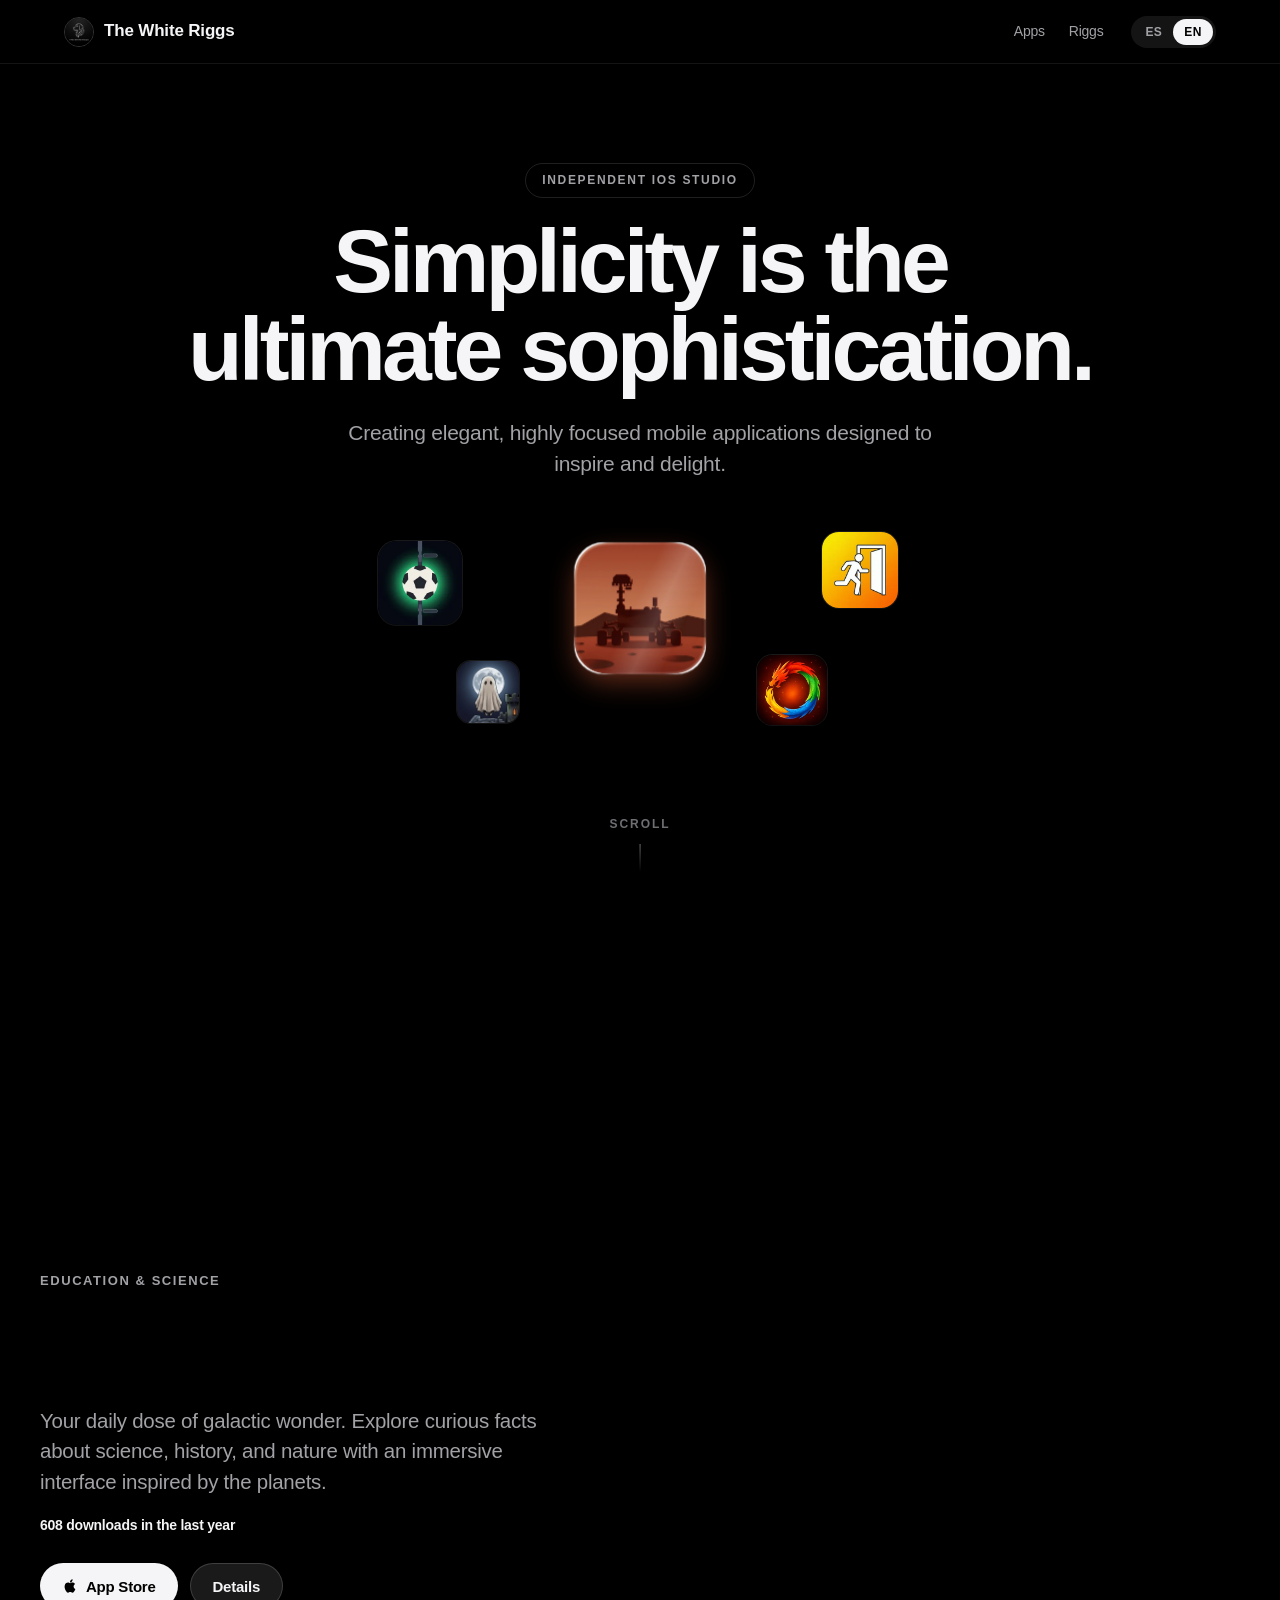
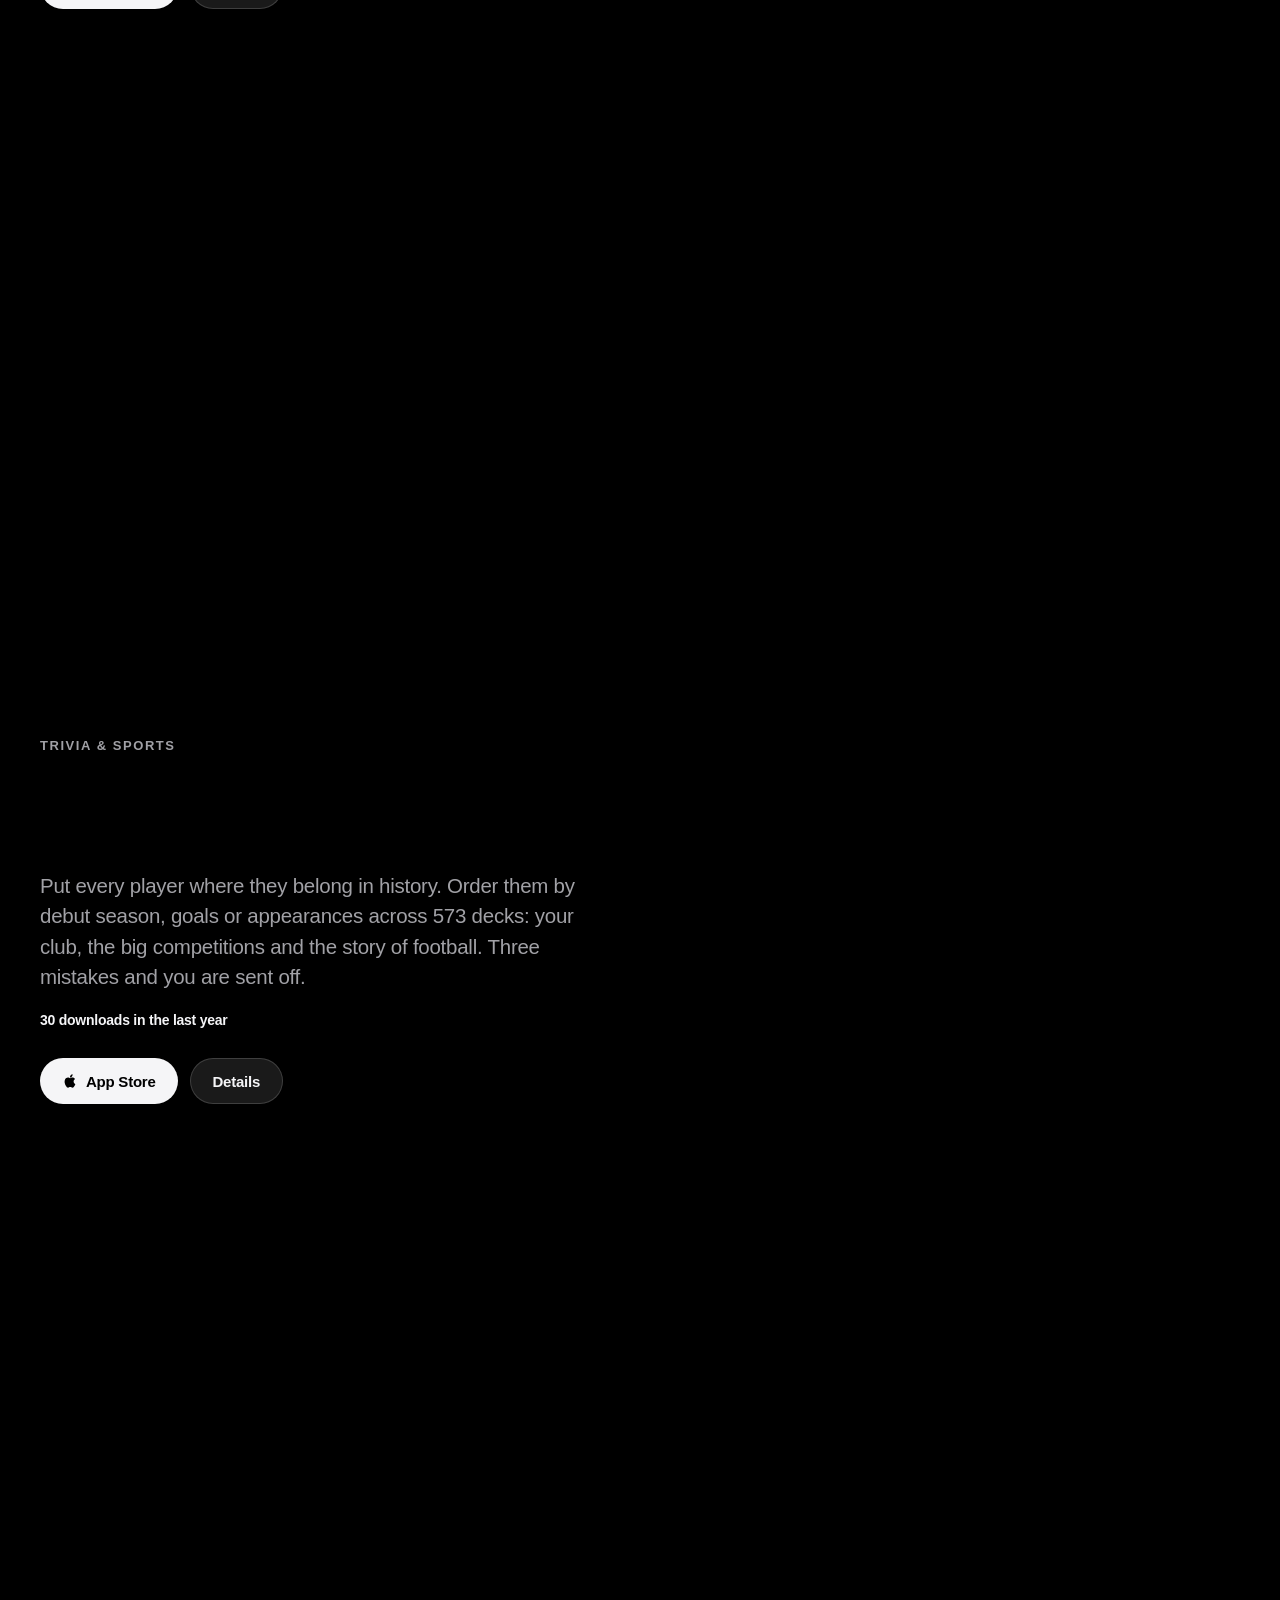
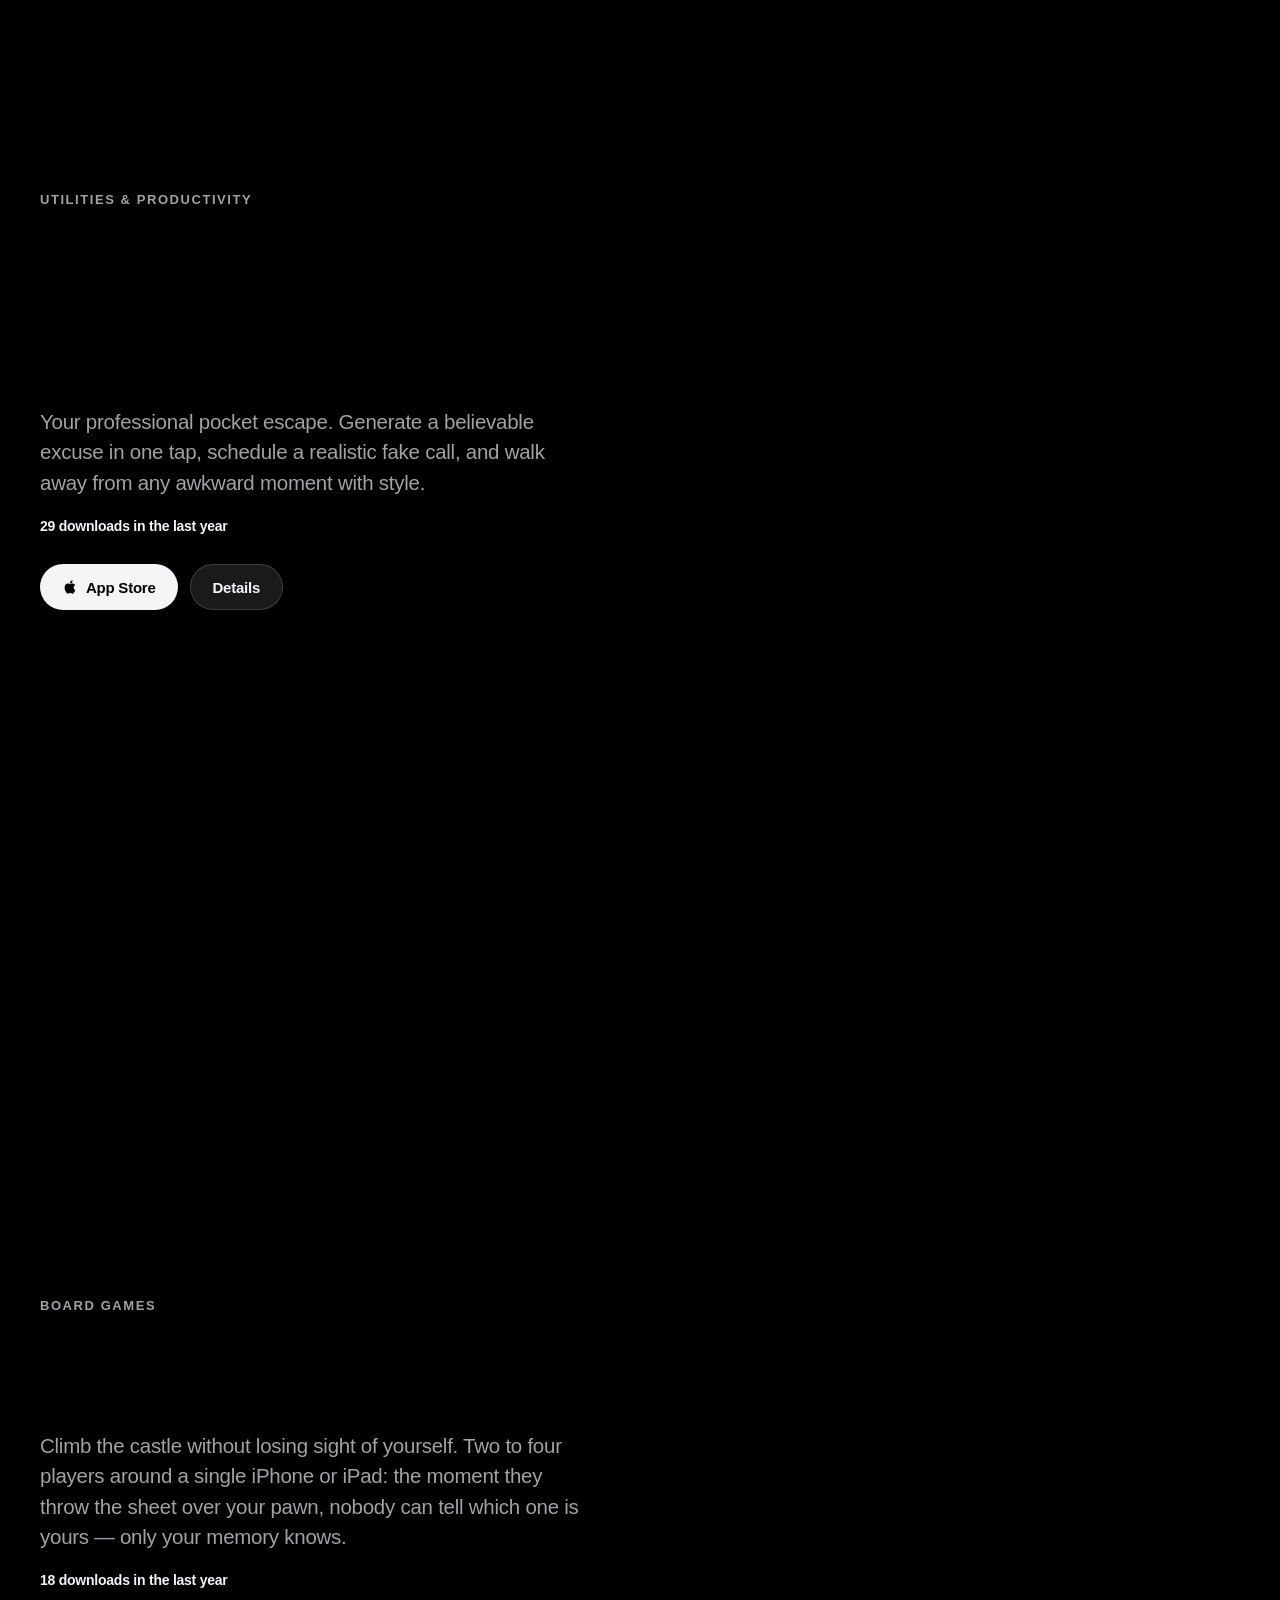
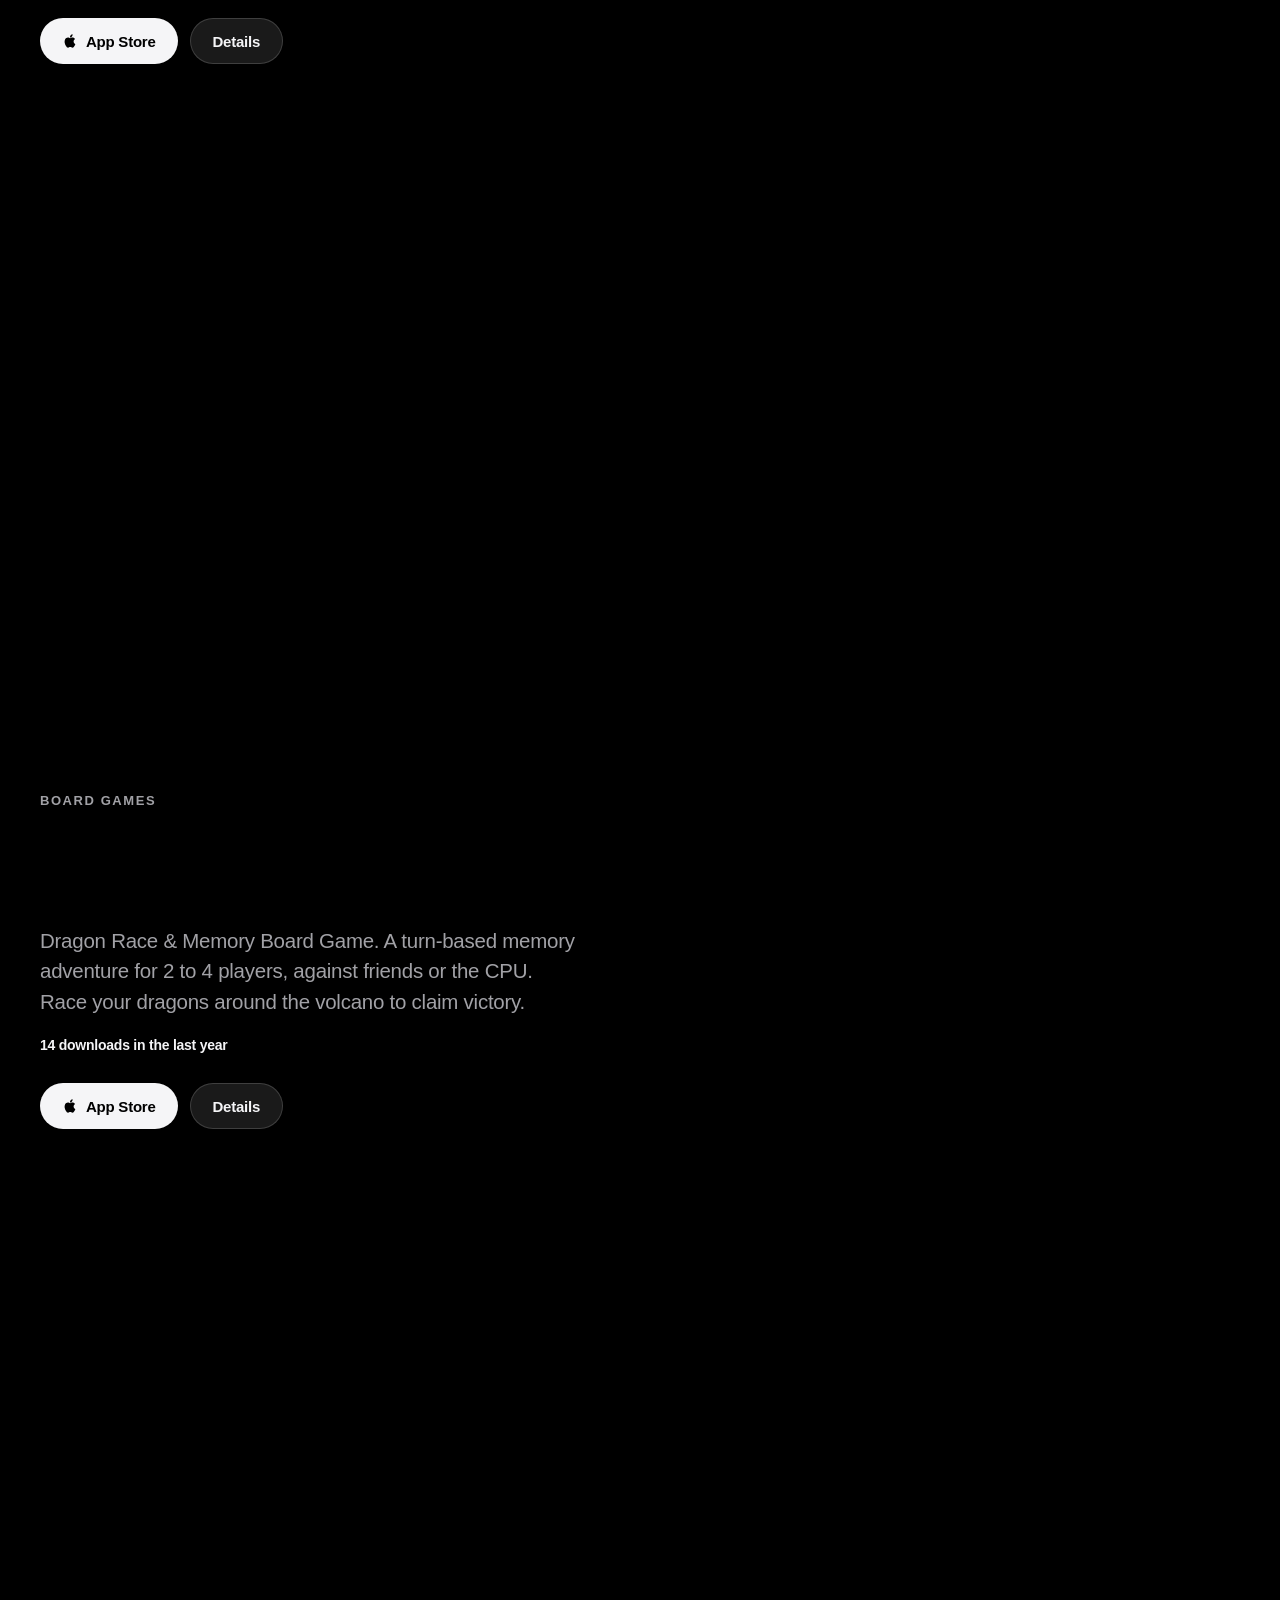
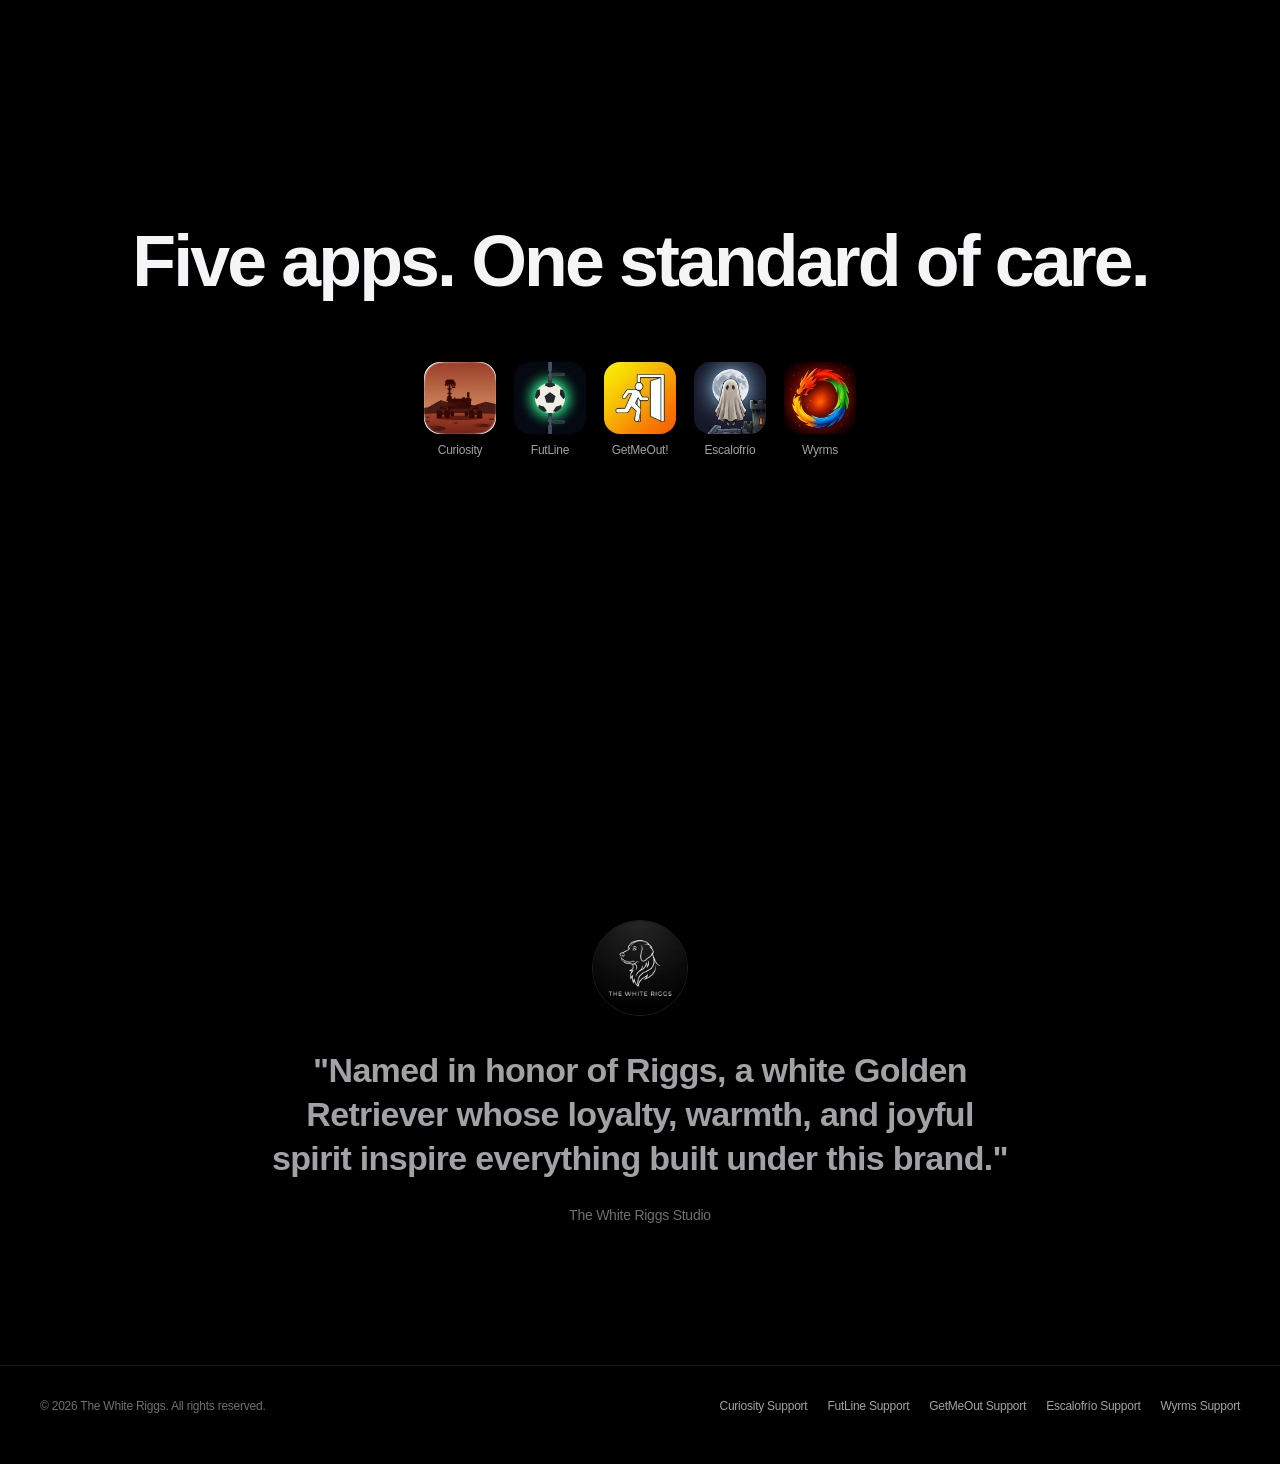
==== commit 7cd2d2fa: "Sube la version de home.css/home.js y de la cache del service worker Co-authored-by: Copilot <223556" ====
--- a/index.html
+++ b/index.html
@@ -21,7 +21,7 @@
   <!-- Antes del primer pintado: decide si hay coreografia o lista estatica. -->
   <script>if (!window.matchMedia('(prefers-reduced-motion: reduce)').matches) document.documentElement.classList.add('js-motion');</script>
   <link rel="preload" as="image" href="assets/home/curiosity-512.webp">
-  <link rel="stylesheet" href="home.css?v=1">
+  <link rel="stylesheet" href="home.css?v=2">
 </head>
 <body>
 
@@ -196,7 +196,7 @@
   </footer>
 
   <script src="script.js?v=8"></script>
-  <script src="home.js?v=1"></script>
+  <script src="home.js?v=2"></script>
   <script>
     const pintarDescargas = initDescargas();
     const home = initHome();
--- a/home.css
+++ b/home.css
@@ -192,6 +192,8 @@
   padding: calc(var(--header-h) + 40px) 24px 112px;
   text-align: center;
   position: relative;
+  /* Los iconos de la constelacion salen volando de pantalla: sin esto ensanchan el layout en movil. */
+  overflow-x: clip;
 }
 
 .hero-copy { max-width: 1000px; }
@@ -471,6 +473,7 @@
   gap: 48px;
   padding: 96px 24px;
   text-align: center;
+  overflow-x: clip;
 }
 
 .dock-title {
@@ -614,14 +617,38 @@
 
   .js-motion .stage::after { background: linear-gradient(180deg, transparent 35%, rgba(0, 0, 0, 0.55) 60%); }
 
-  .js-motion .chapter { align-items: flex-start; padding: 0 20px; }
-
+  .js-motion .chapter { min-height: 65svh; padding: 0; }
+
+  /* Los cinco textos viven fijos bajo el icono. home.js escribe --o (opacidad) y --d (distancia al
+     centro del capitulo) en cada frame: el texto entra desde abajo, sube con el dedo y sale por arriba,
+     y en la frontera entre apps, con el icono de canto, ambos textos estan a cero. */
   .js-motion .chapter-inner {
-    position: sticky;
+    position: fixed;
     top: calc(var(--stage-top) + var(--stage-size) + 28px);
+    left: 20px;
+    right: 20px;
+    width: auto;
+    opacity: var(--o, 0);
+    pointer-events: none;
   }
 
+  .js-motion .chapter.is-active .chapter-inner { pointer-events: auto; }
+
   .js-motion .chapter-inner > * { max-width: none; }
+  .js-motion .chapter-name { overflow: visible; }
+
+  /* Cada capa a su velocidad, mas rapida cuanto mas arriba: al salir se abren en abanico y no se pisan. */
+  html.js-motion .chapter .chapter-inner :is(.chapter-cat, .chapter-desc, .chapter-downloads, .chapter-actions),
+  html.js-motion .chapter .chapter-inner .chapter-name span {
+    opacity: 1;
+    transition: none;
+  }
+
+  html.js-motion .chapter .chapter-inner .chapter-cat { transform: translateY(calc(var(--d, 0) * -150px)); }
+  html.js-motion .chapter .chapter-inner .chapter-name span { transform: translateY(calc(var(--d, 0) * -130px)); }
+  html.js-motion .chapter .chapter-inner .chapter-desc { transform: translateY(calc(var(--d, 0) * -105px)); }
+  html.js-motion .chapter .chapter-inner .chapter-downloads { transform: translateY(calc(var(--d, 0) * -90px)); }
+  html.js-motion .chapter .chapter-inner .chapter-actions { transform: translateY(calc(var(--d, 0) * -75px)); }
 
   .chapter-name { font-size: clamp(40px, 12vw, 60px); }
 
@@ -629,6 +656,13 @@
   .dock::before { border-radius: 26px; }
   .dock-slot { width: 52px; height: 52px; }
   .dock-label { display: none; }
+}
+
+/* iPhone SE y similares: icono algo menor para que texto e indicador quepan sin pisarse. */
+@media (max-width: 760px) and (max-height: 700px) {
+  :root { --stage-size: min(40vw, 170px); --stage-top: calc(var(--header-h) + 2vh); }
+  .chapter-name { font-size: clamp(36px, 10vw, 48px); }
+  .chapter-desc { font-size: 16px; }
 }
 
 @media (prefers-reduced-motion: reduce) {
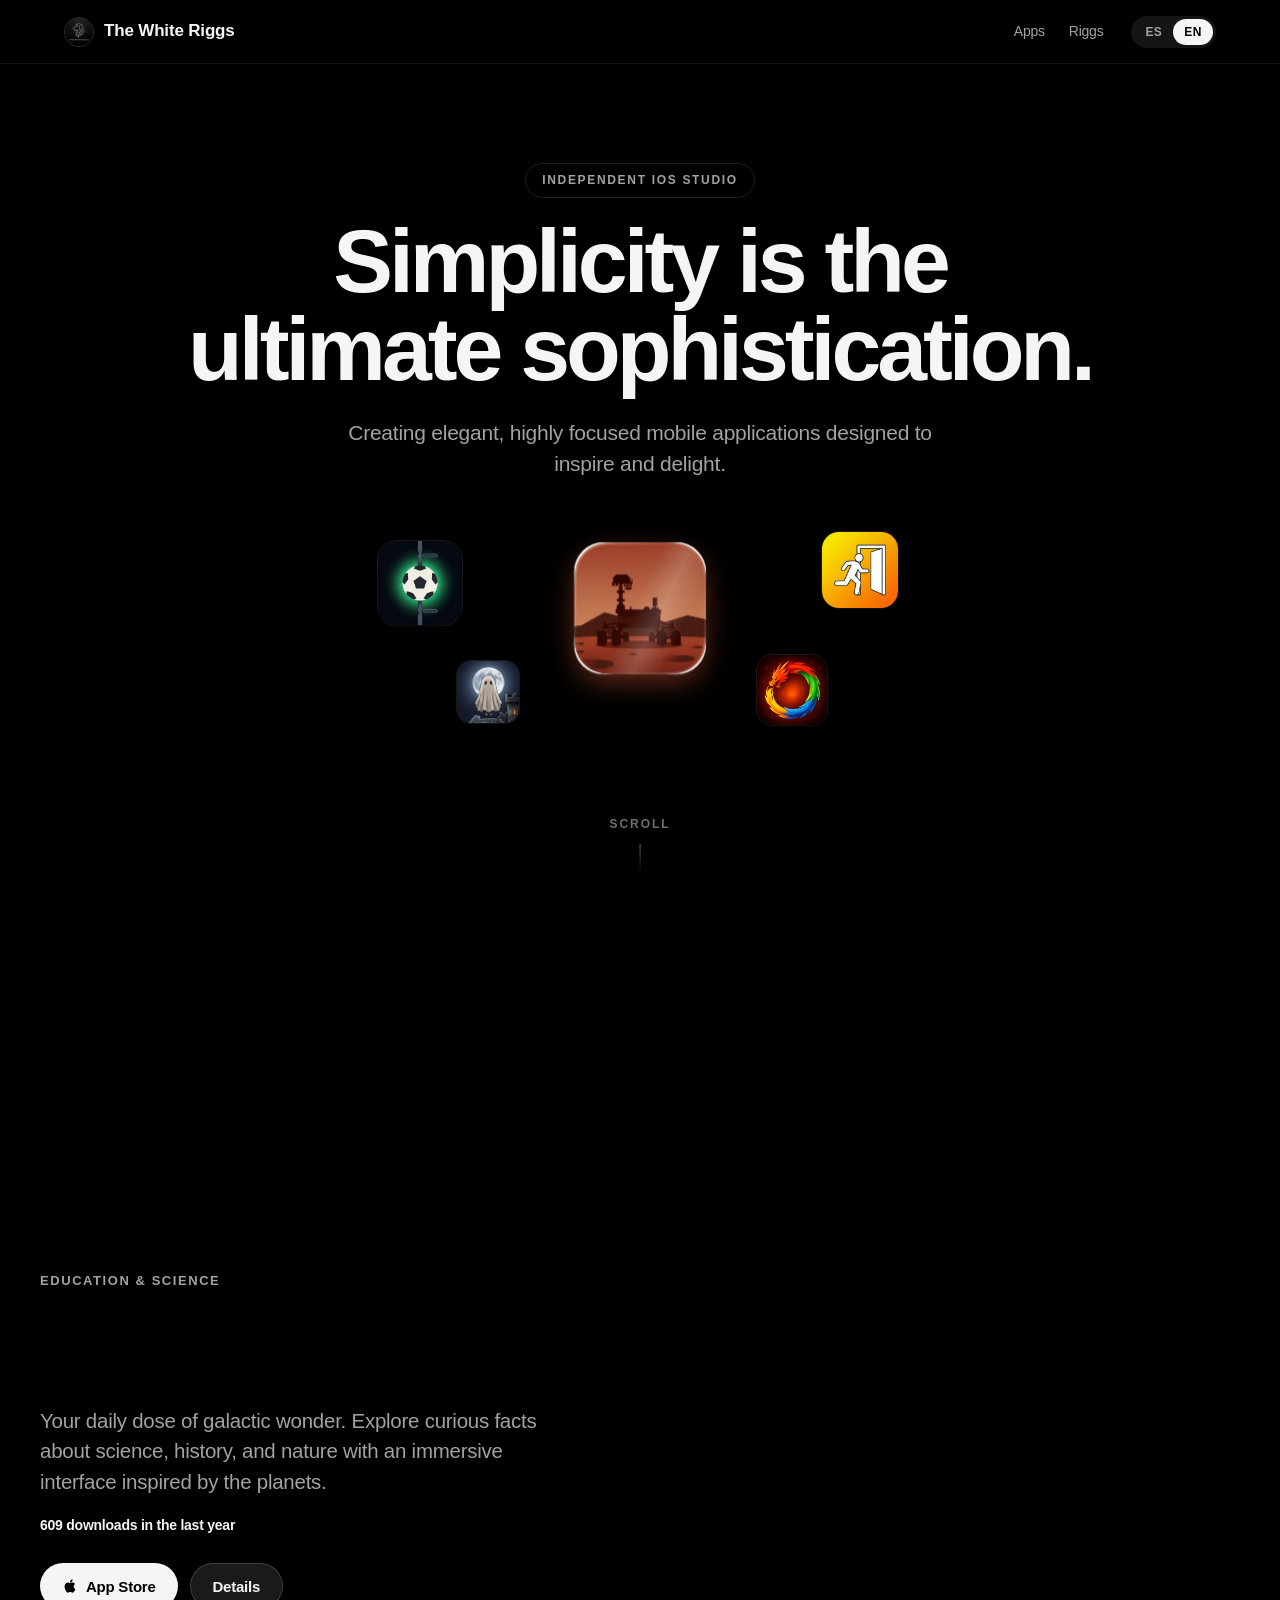
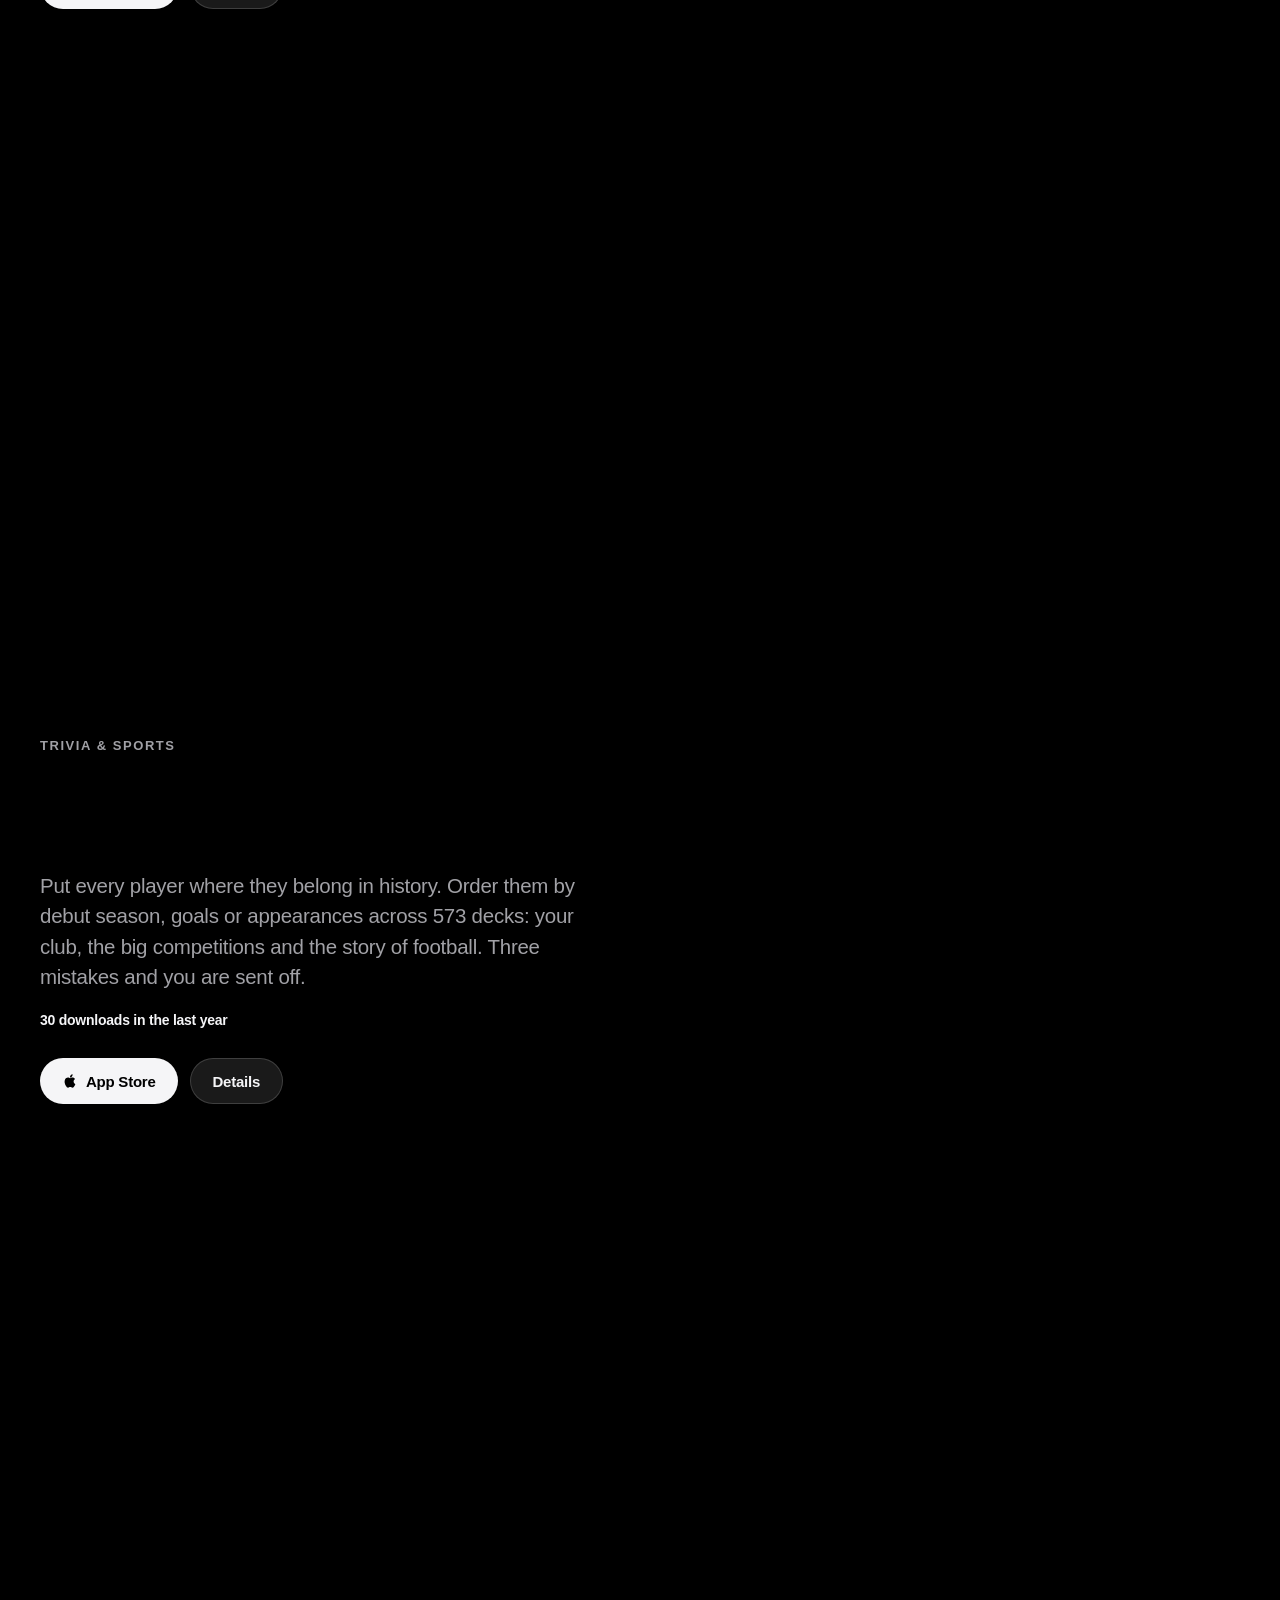
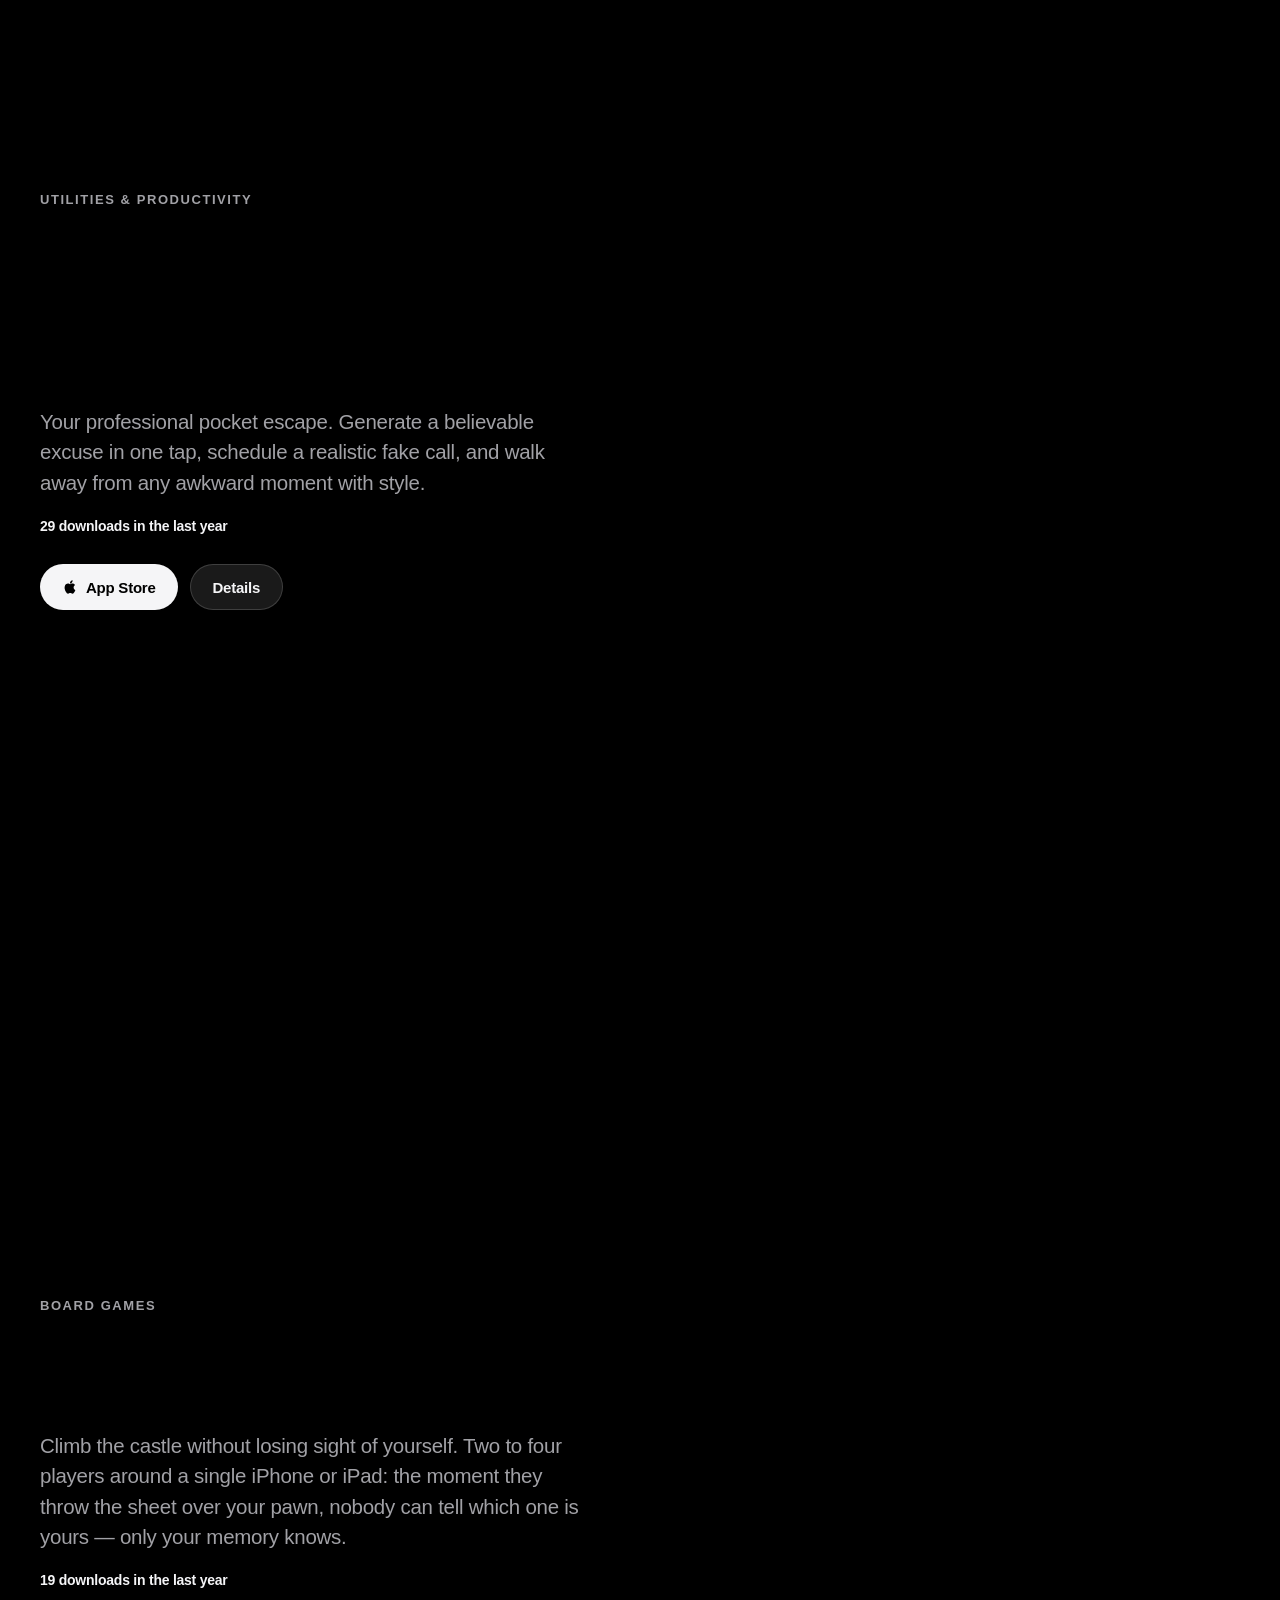
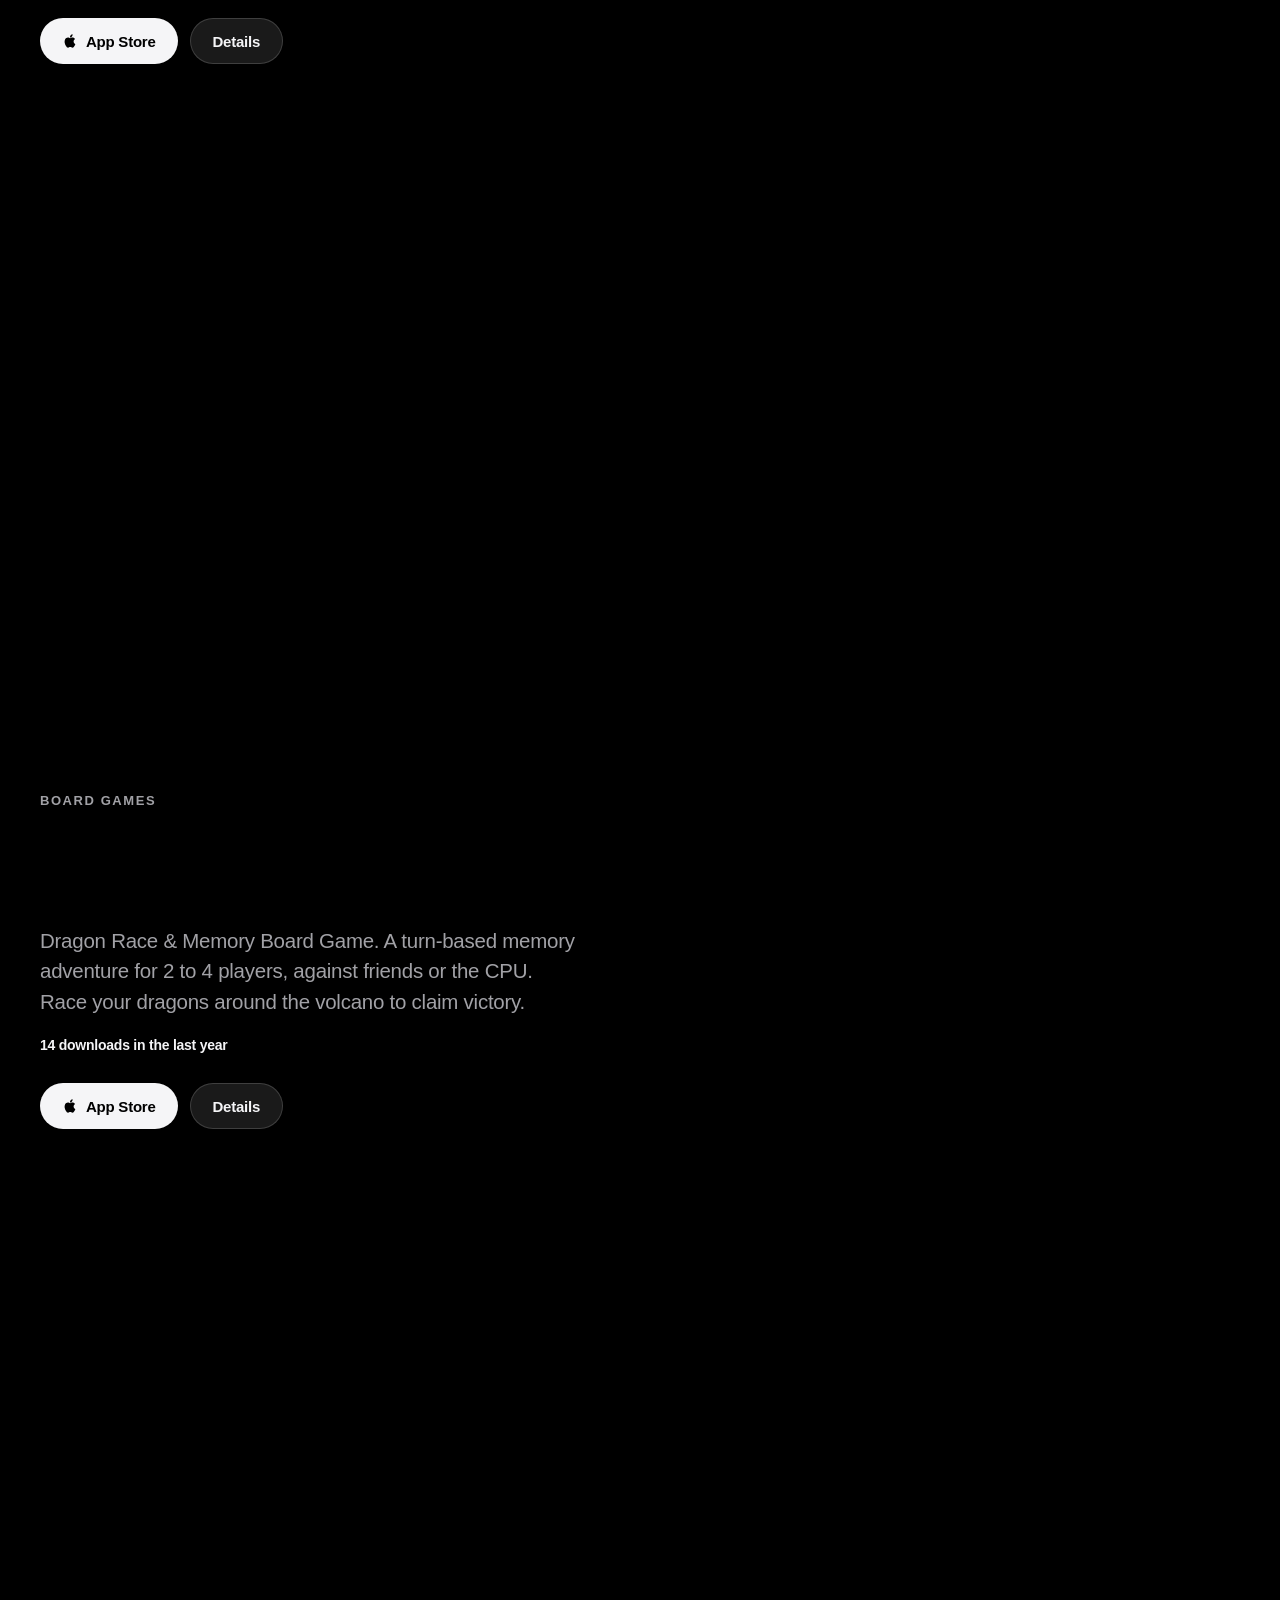
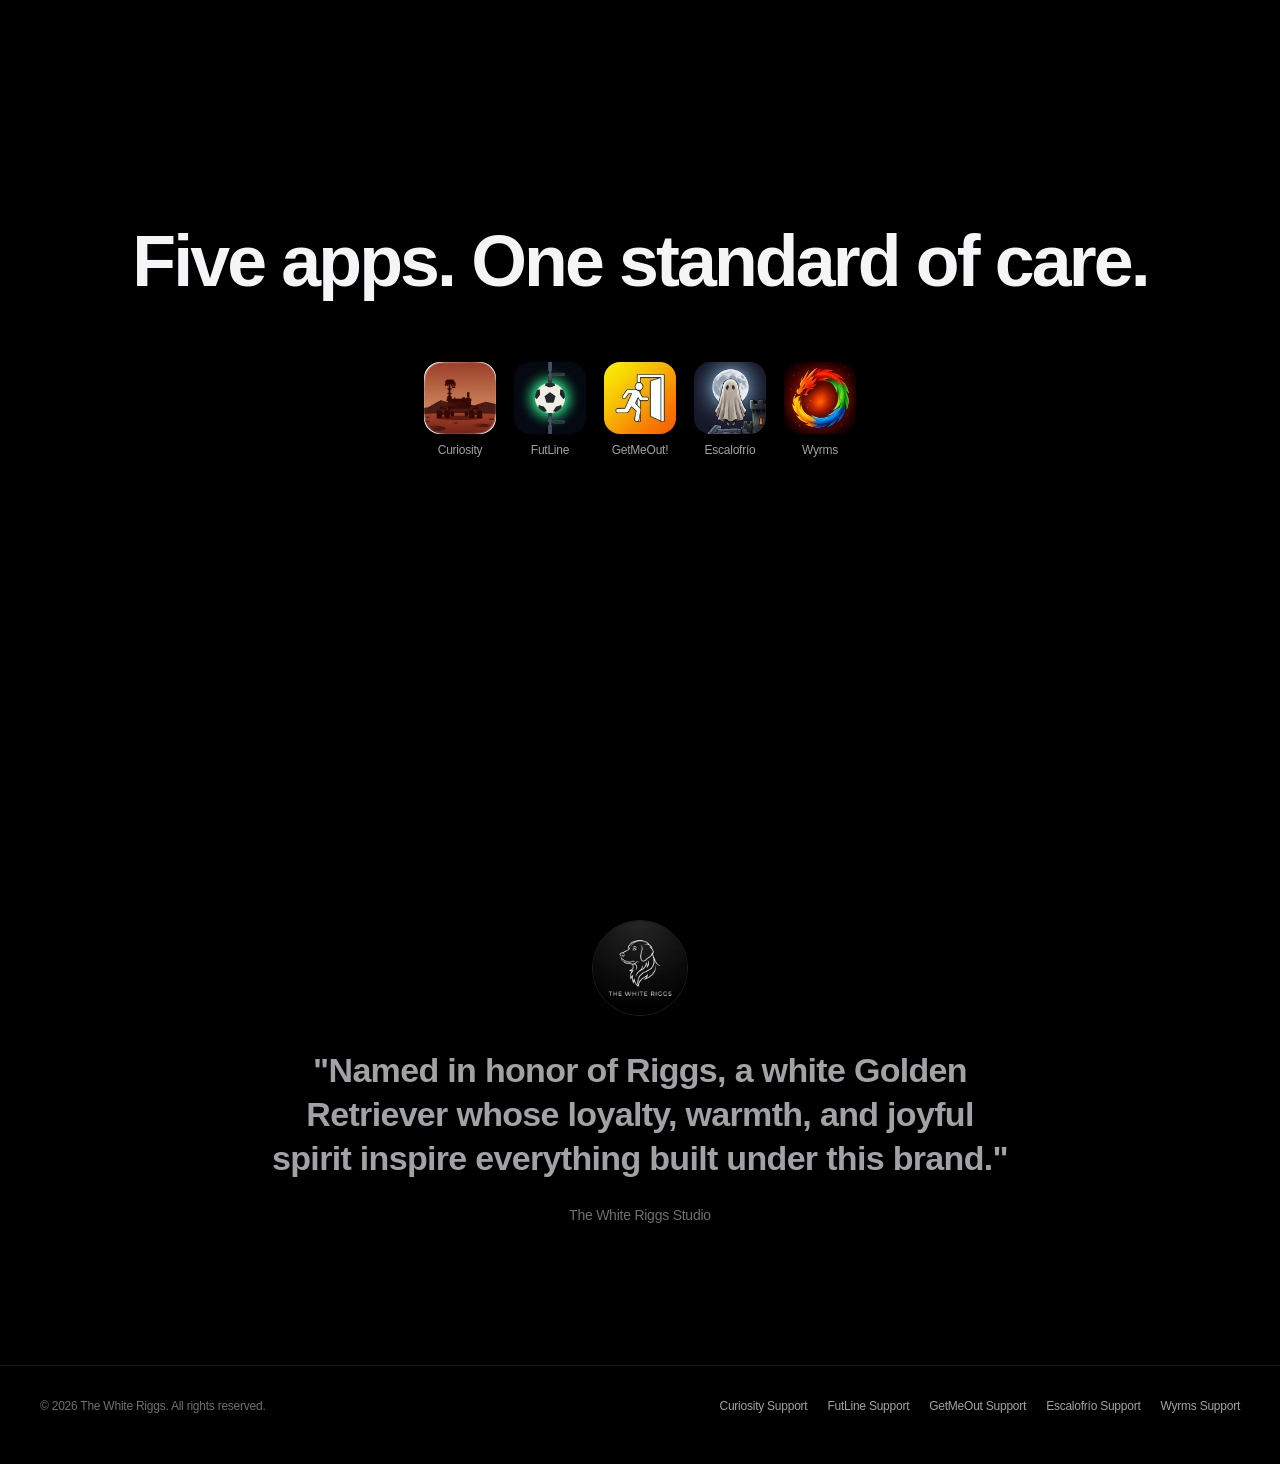
==== commit b1bab3a4: "Portada: la coreografia se muestra aunque el sistema pida reducir movimiento En Windows con 'Efectos" ====
--- a/index.html
+++ b/index.html
@@ -18,10 +18,11 @@
   <meta name="apple-mobile-web-app-status-bar-style" content="black-translucent">
   <meta name="apple-mobile-web-app-title" content="White Riggs">
 
-  <!-- Antes del primer pintado: decide si hay coreografia o lista estatica. -->
-  <script>if (!window.matchMedia('(prefers-reduced-motion: reduce)').matches) document.documentElement.classList.add('js-motion');</script>
+  <!-- Antes del primer pintado. Sin JS no se ejecuta y queda la lista estatica.
+       La coreografia se muestra siempre, aunque el sistema pida reducir movimiento (decision del 2026-10-18). -->
+  <script>document.documentElement.classList.add('js-motion');</script>
   <link rel="preload" as="image" href="assets/home/curiosity-512.webp">
-  <link rel="stylesheet" href="home.css?v=2">
+  <link rel="stylesheet" href="home.css?v=3">
 </head>
 <body>
 
--- a/home.css
+++ b/home.css
@@ -1,5 +1,5 @@
 /* Portada de The White Riggs. Las subpaginas siguen con styles.css.
-   Sin .js-motion (sin JS o con movimiento reducido) todo es una lista estatica. */
+   Sin .js-motion (sin JS) todo es una lista estatica. */
 
 :root {
   --bg: #000;
@@ -25,10 +25,7 @@
   -webkit-font-smoothing: antialiased;
   -moz-osx-font-smoothing: grayscale;
   -webkit-text-size-adjust: 100%;
-}
-
-@media (prefers-reduced-motion: no-preference) {
-  html { scroll-behavior: smooth; }
+  scroll-behavior: smooth;
 }
 
 body { line-height: 1.47; letter-spacing: -0.015em; overflow-x: clip; }
@@ -664,10 +661,3 @@
   .chapter-name { font-size: clamp(36px, 10vw, 48px); }
   .chapter-desc { font-size: 16px; }
 }
-
-@media (prefers-reduced-motion: reduce) {
-  *, *::before, *::after {
-    animation: none !important;
-    transition: none !important;
-  }
-}
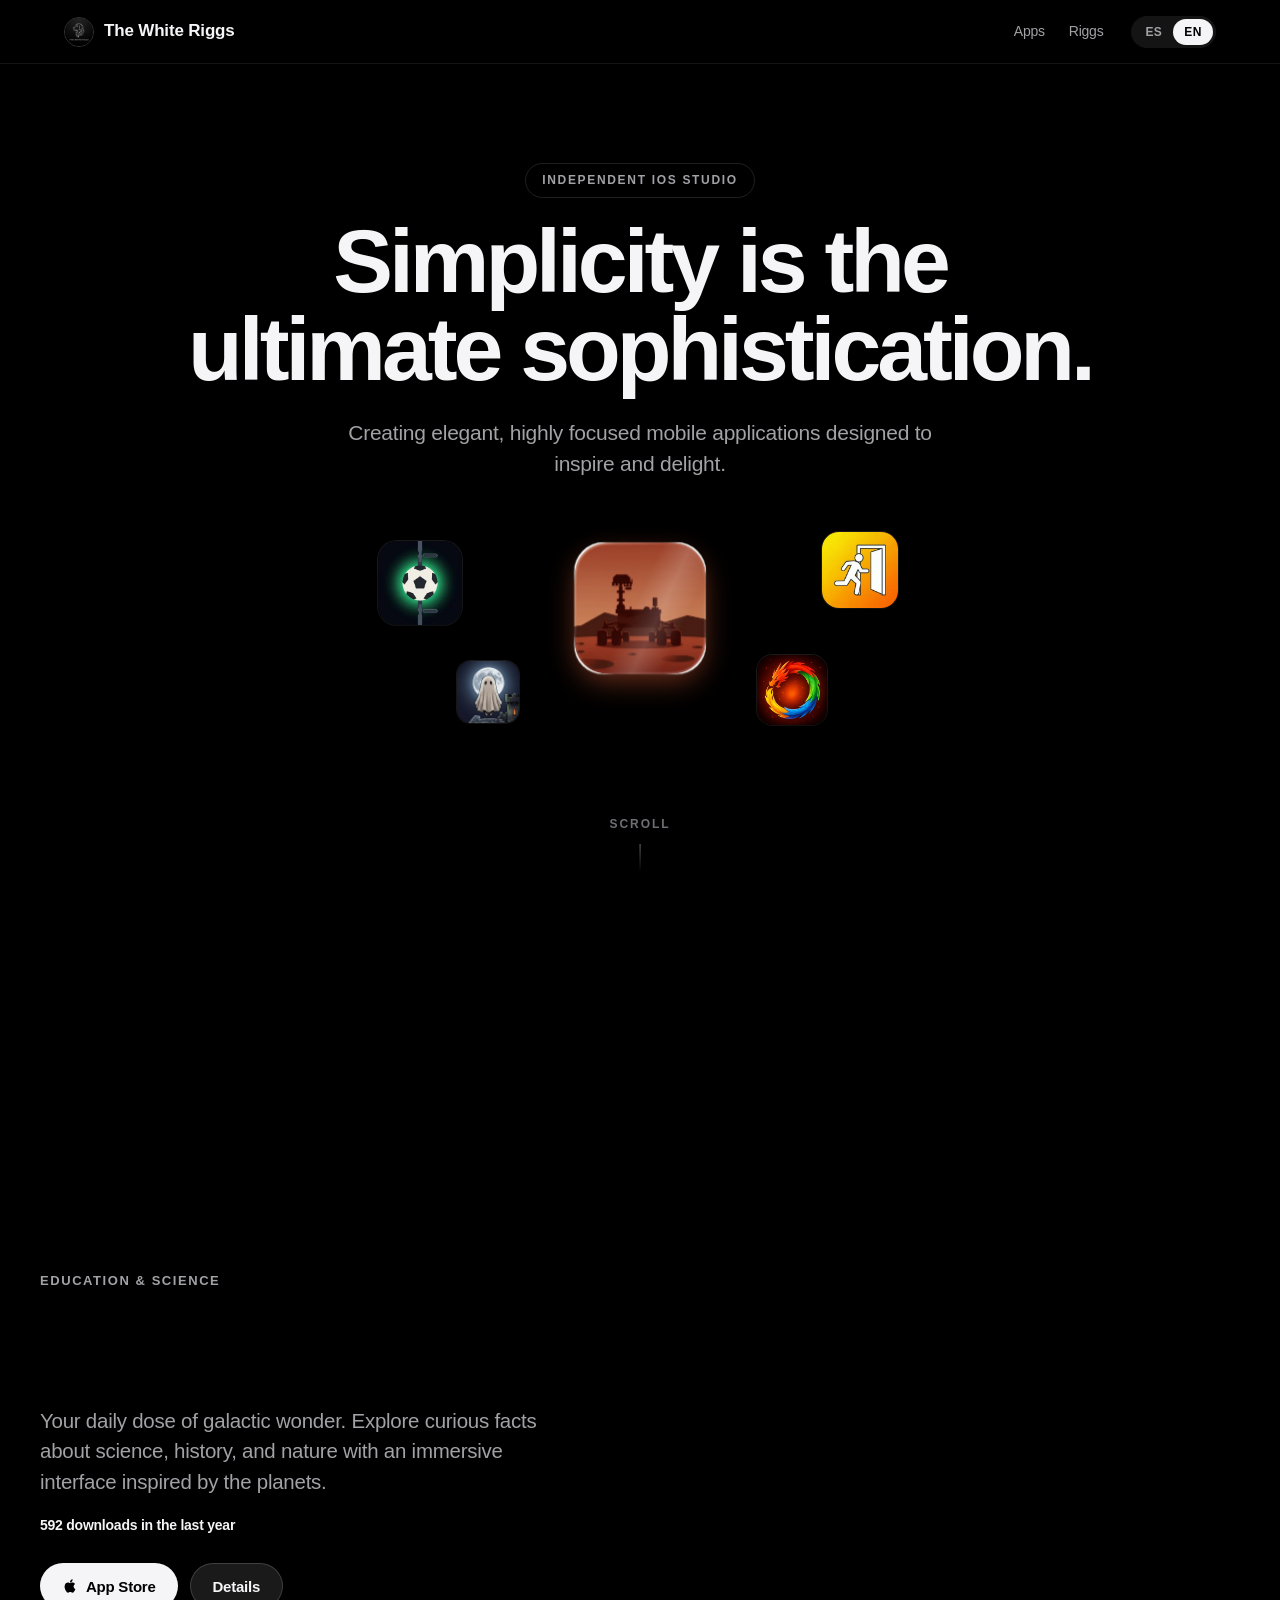
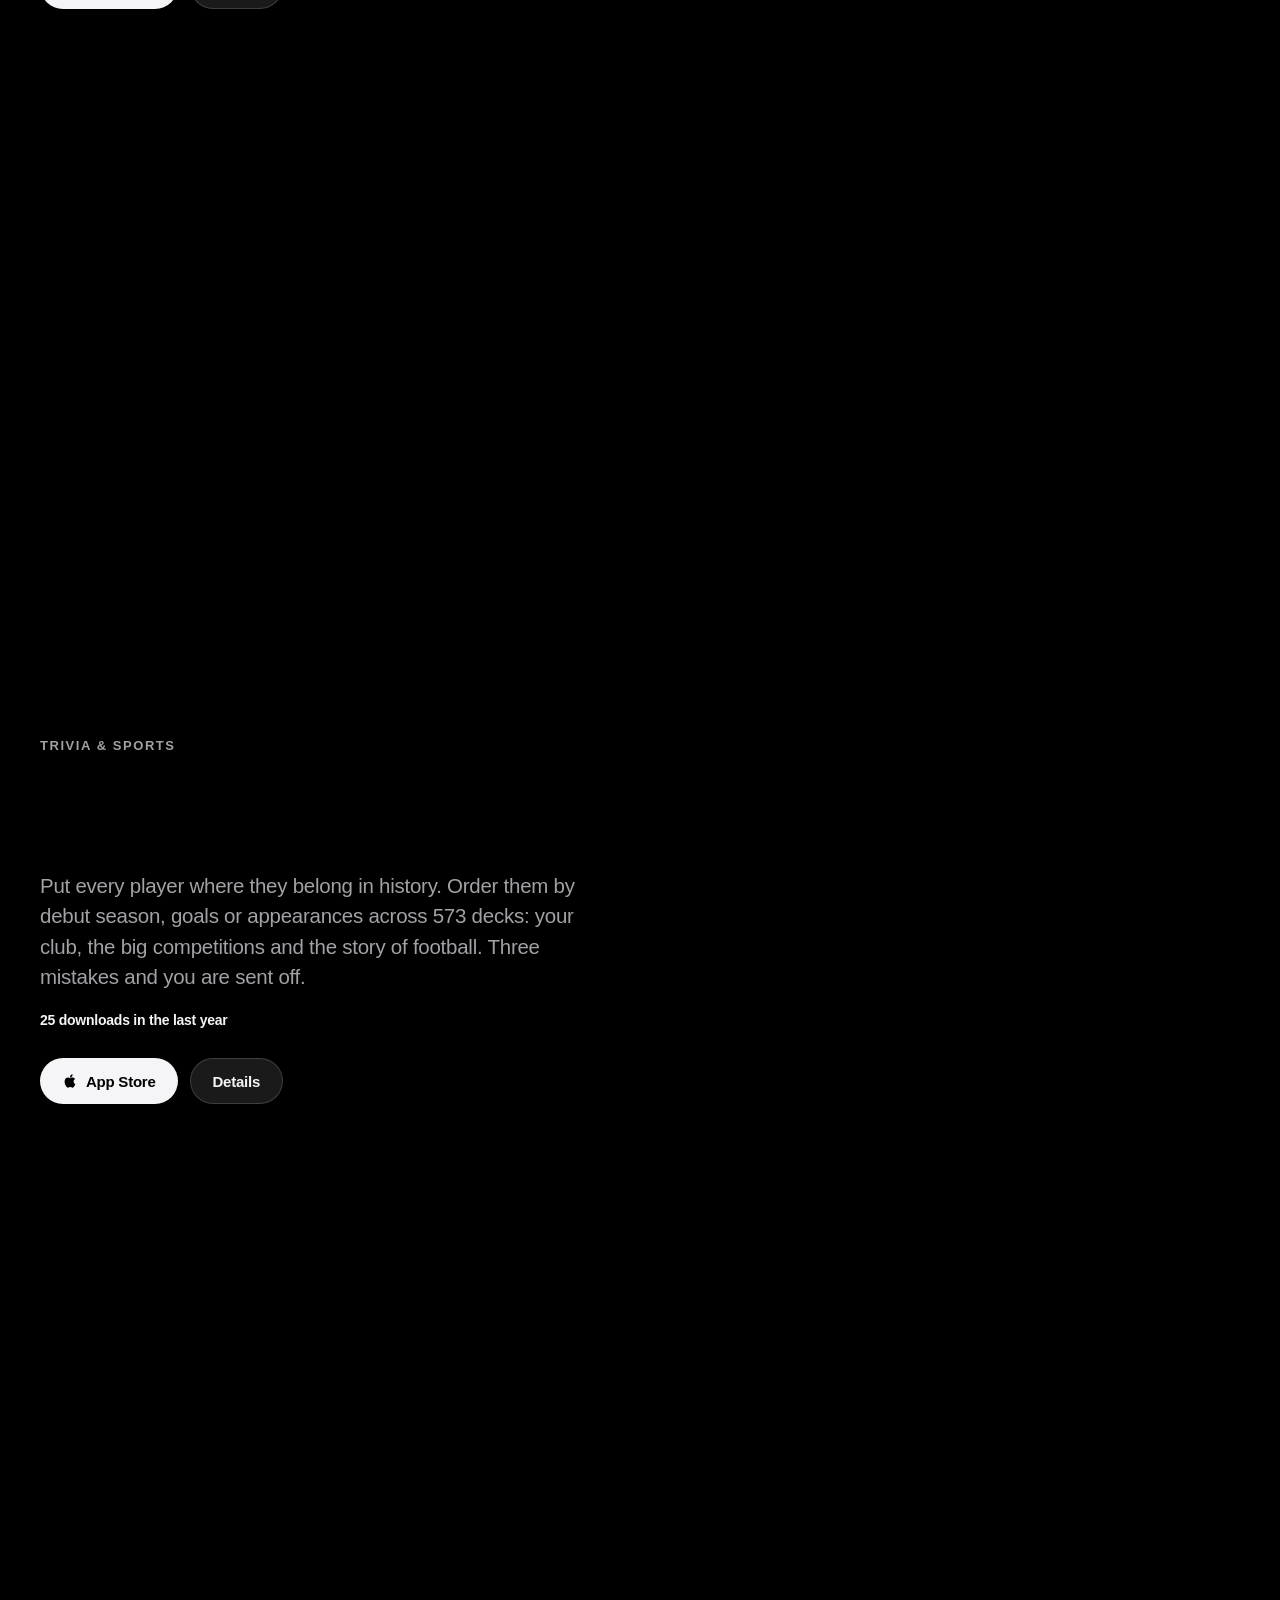
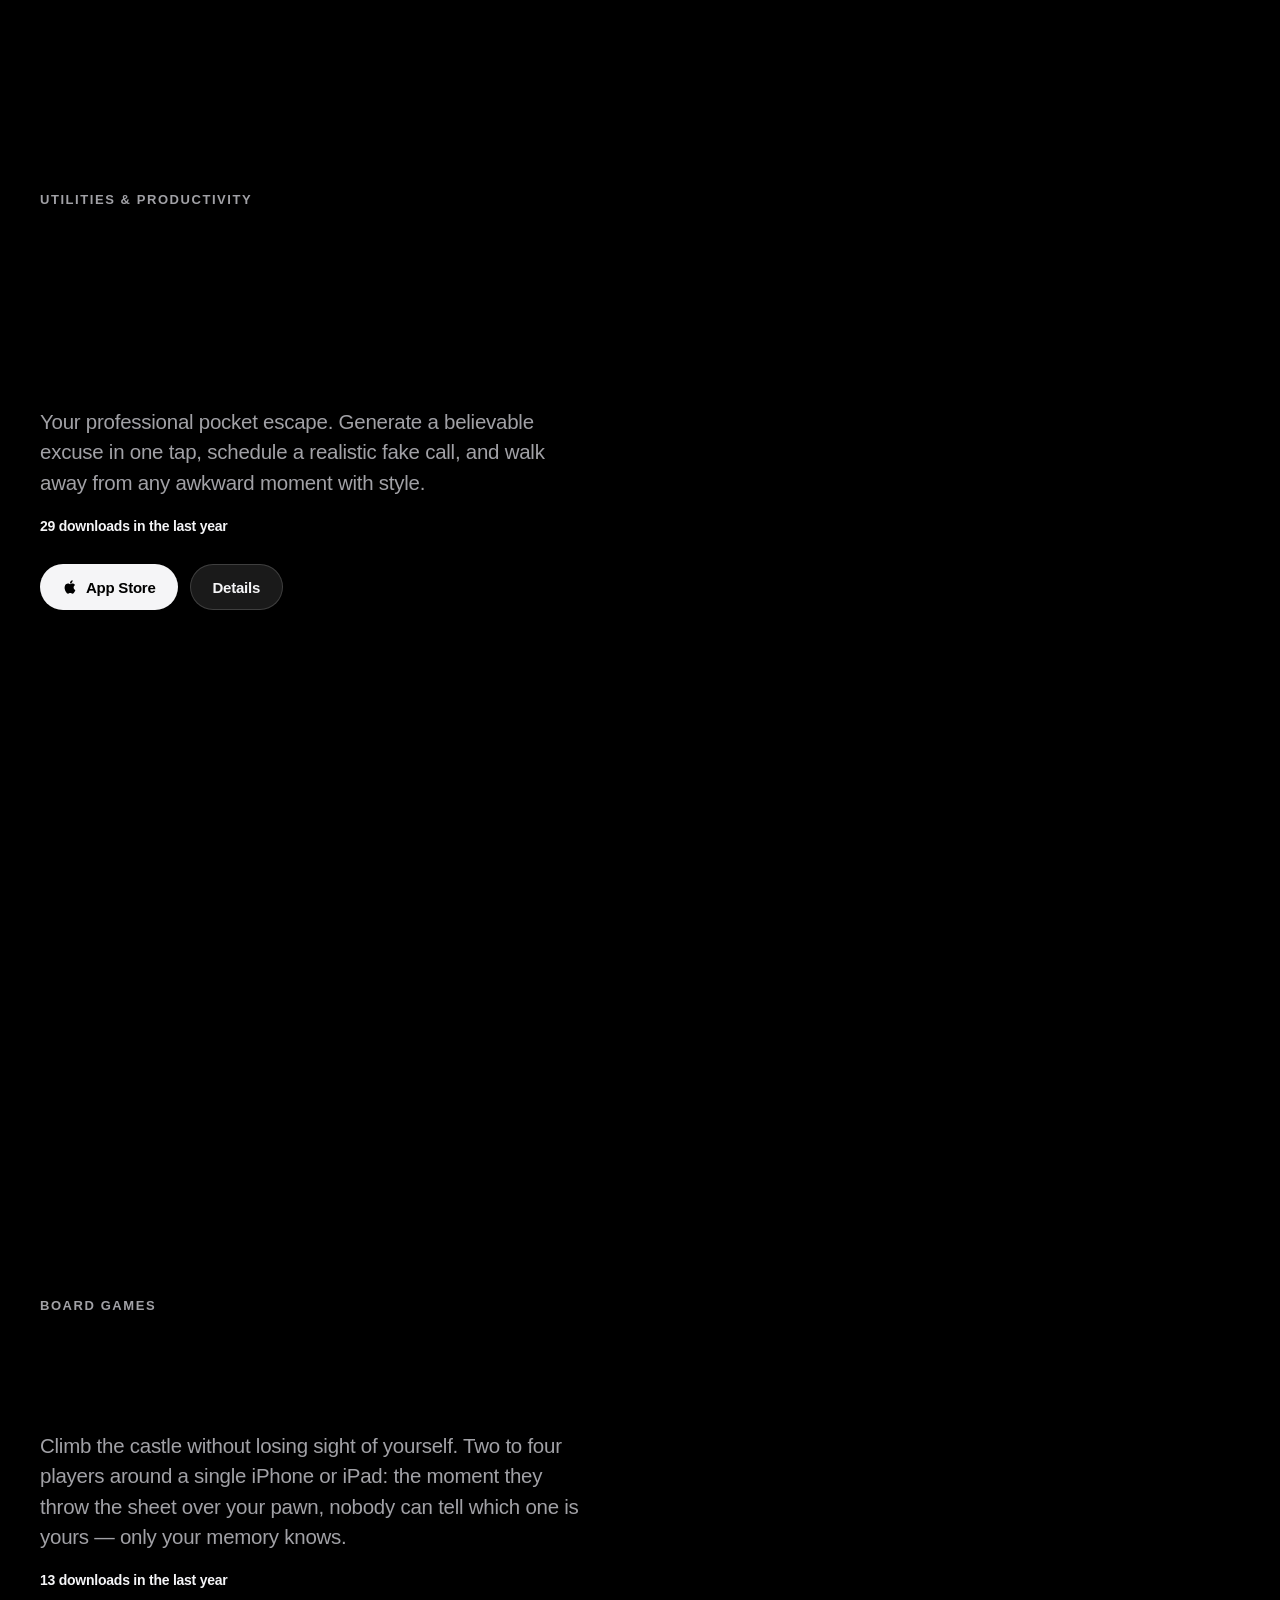
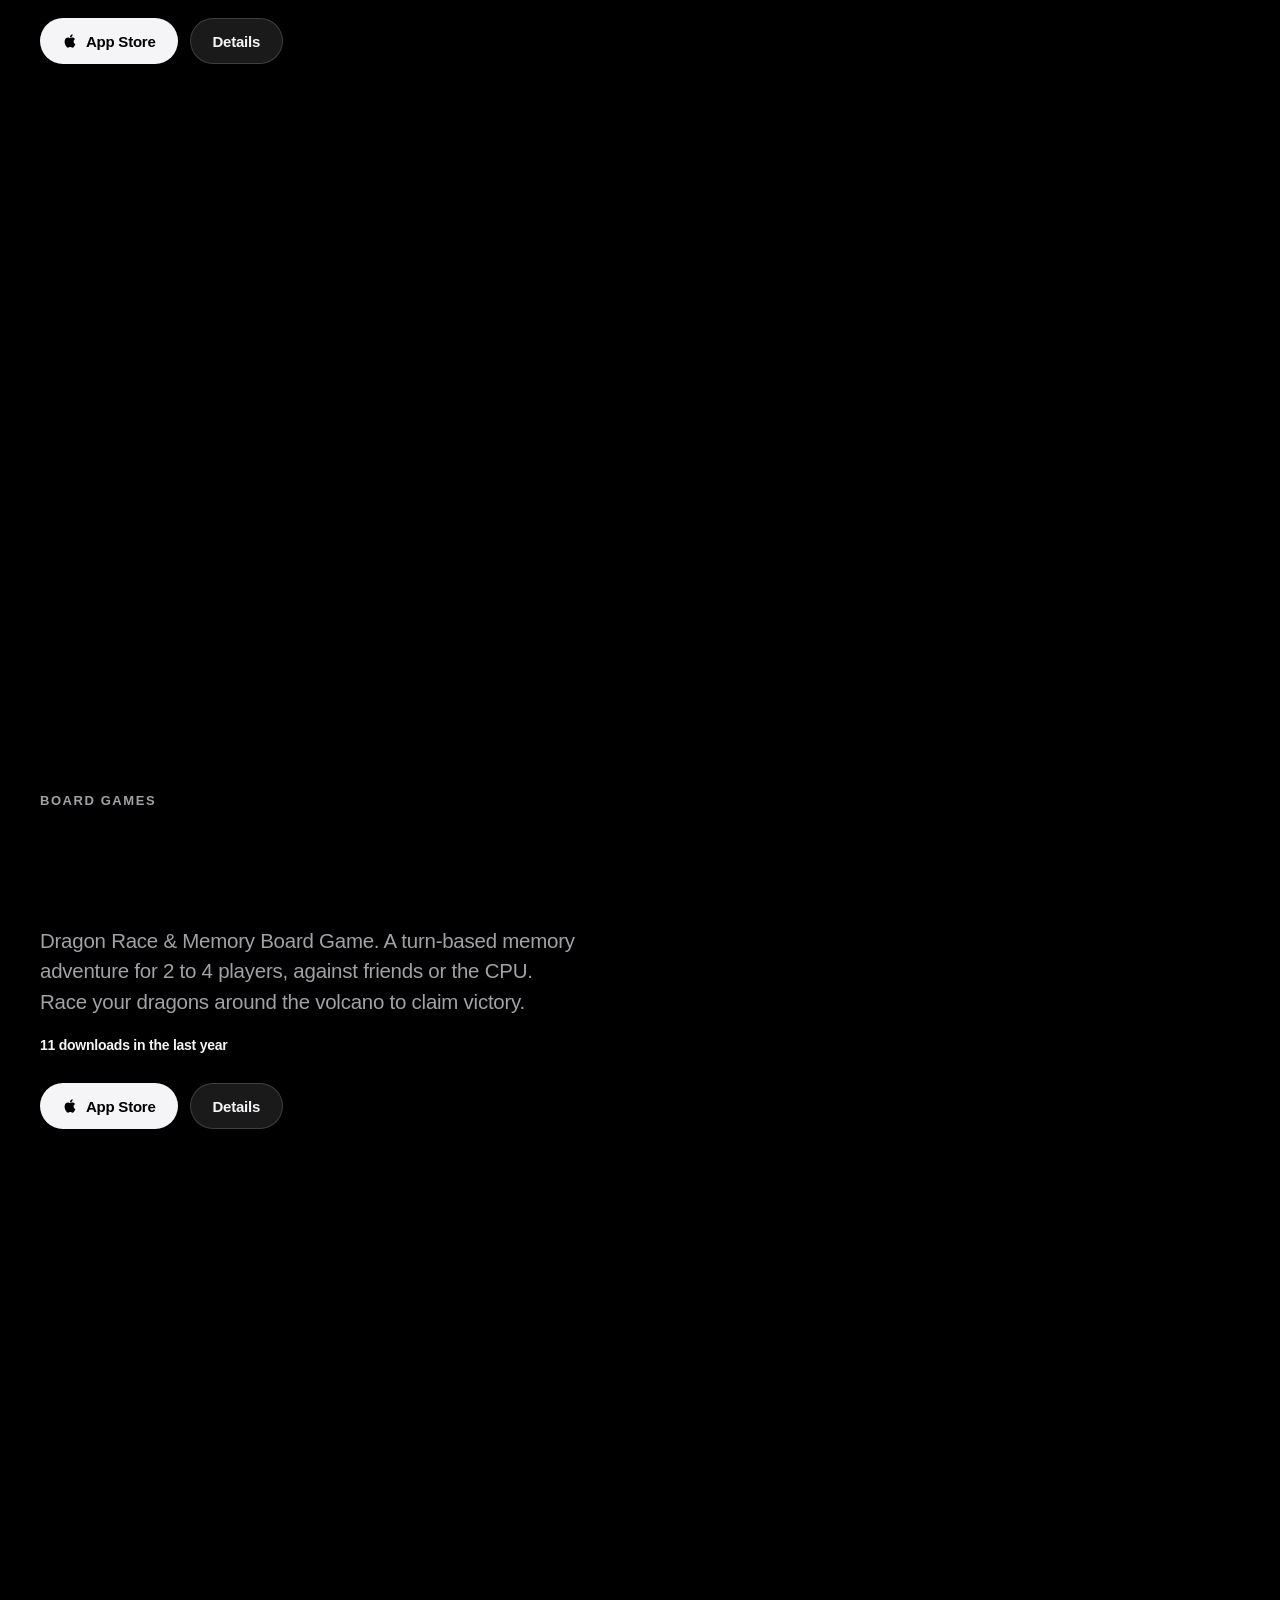
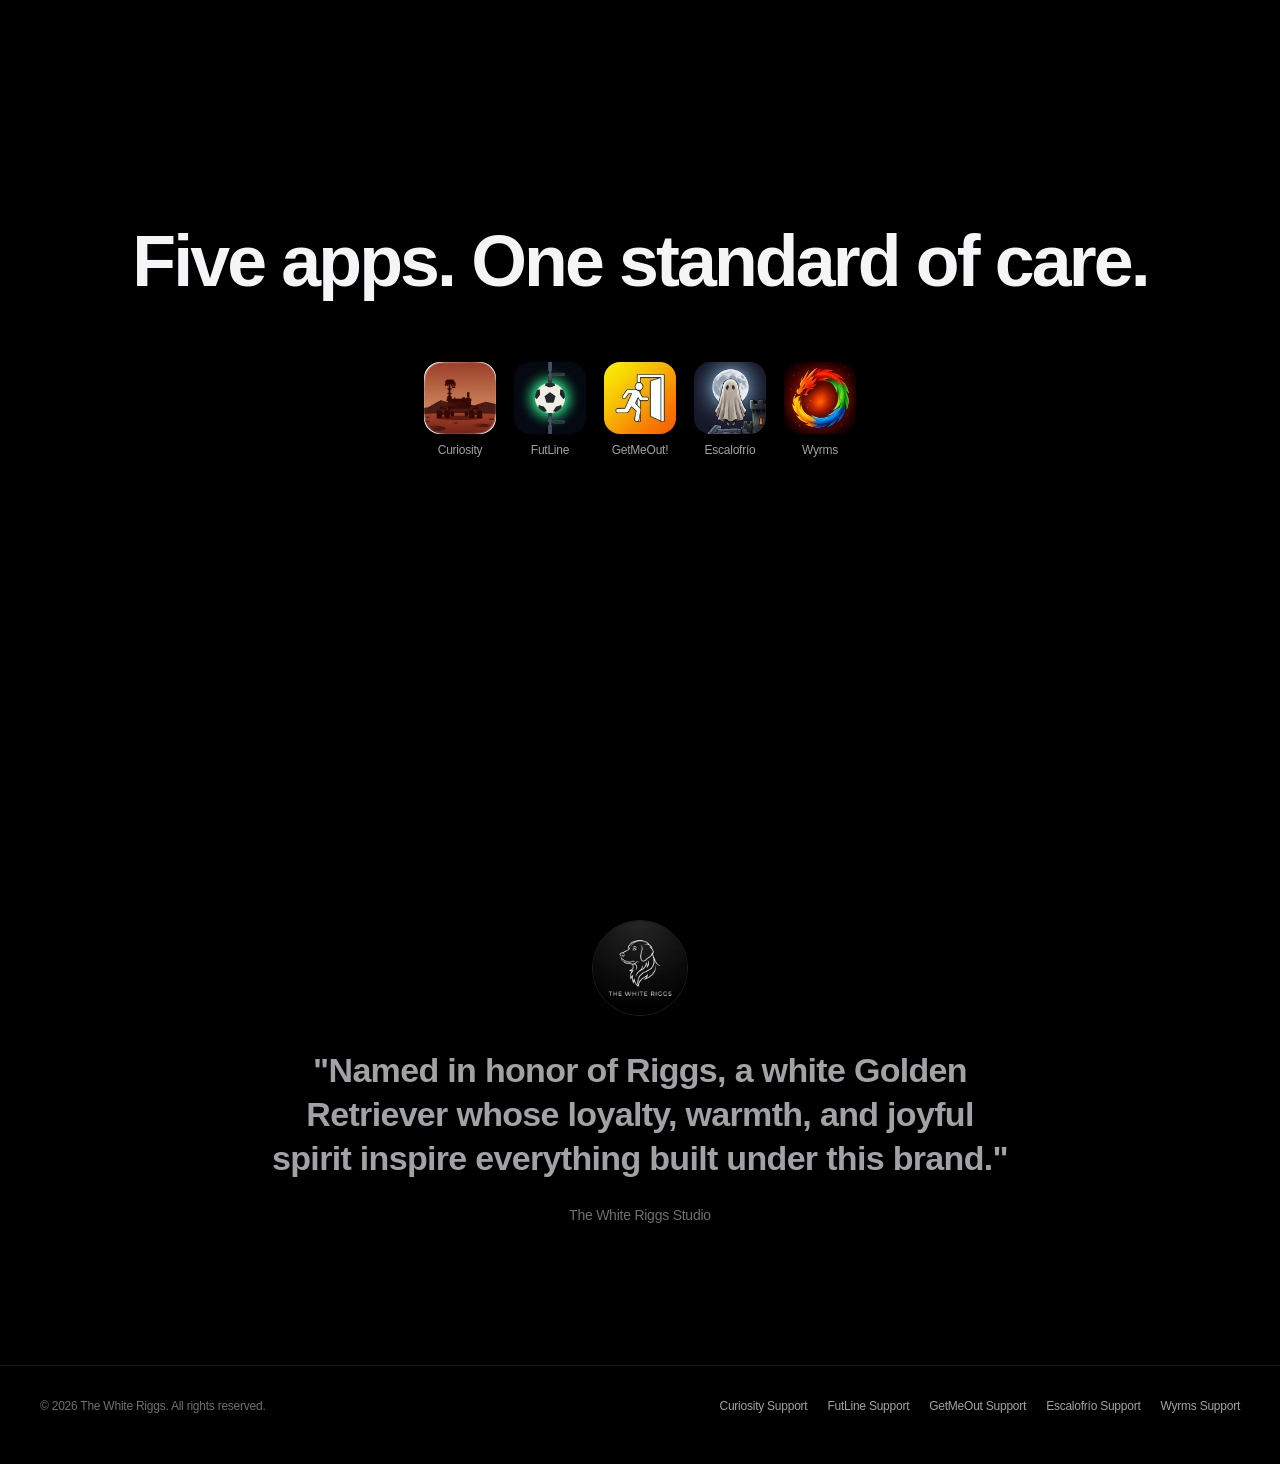
==== commit b13700b6: "Mostrar descargas totales y conservar el historico Recuperar los informes diarios hasta que Apple pu" ====
--- a/index.html
+++ b/index.html
@@ -196,8 +196,8 @@
     </div>
   </footer>
 
-  <script src="script.js?v=8"></script>
-  <script src="home.js?v=2"></script>
+  <script src="script.js?v=9"></script>
+  <script src="home.js?v=3"></script>
   <script>
     const pintarDescargas = initDescargas();
     const home = initHome();
